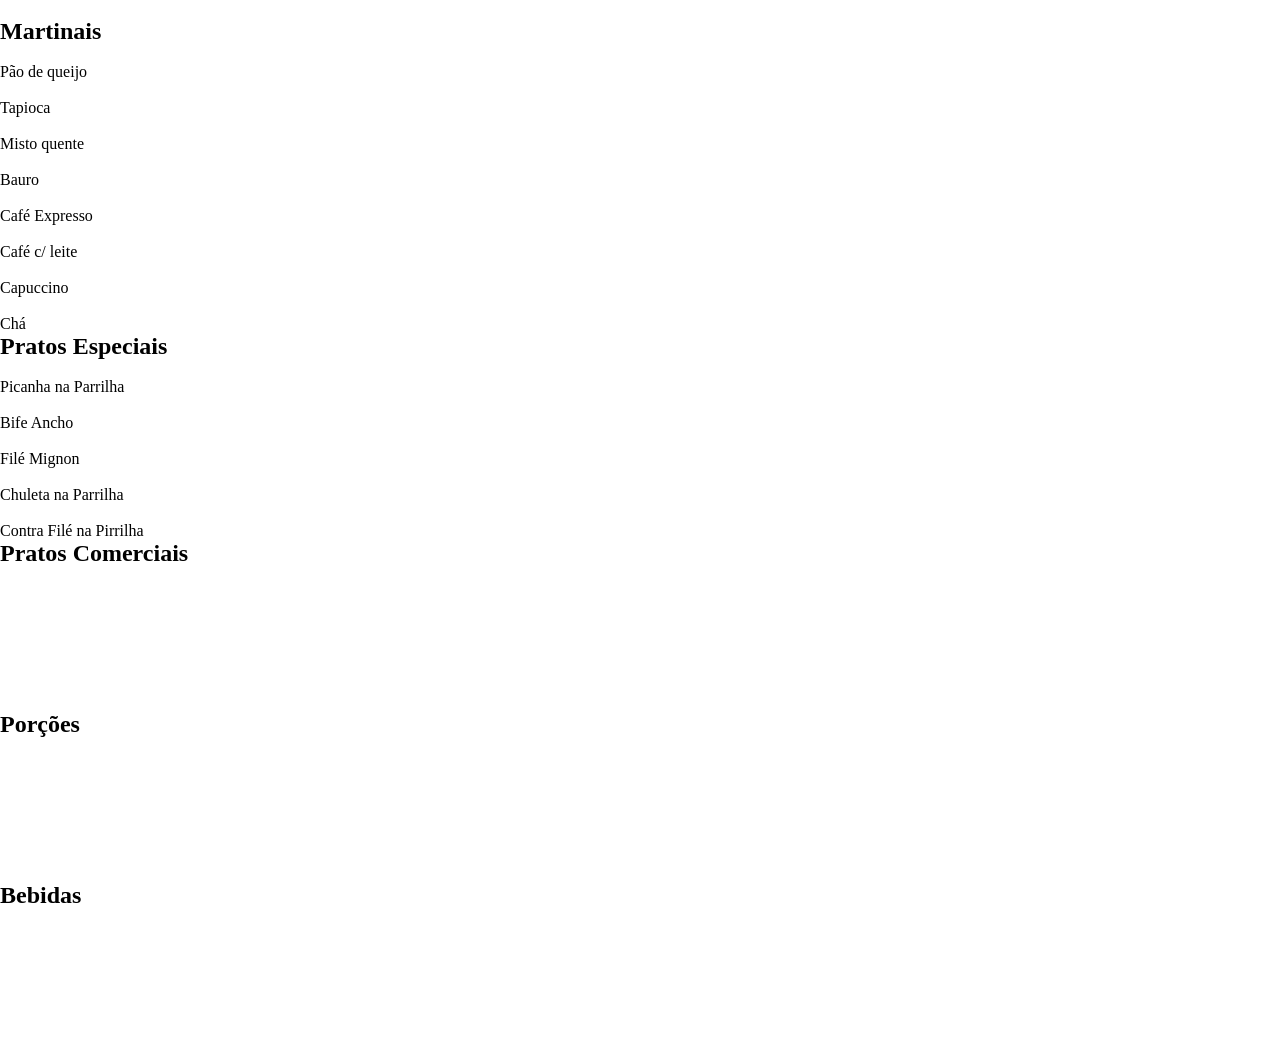
==== cardapio.html @ d647d2c1 "versão nova" ====
<!DOCTYPE html>
<html lang="pt-br">

<head>
    <meta charset="UTF-8">
    <meta name="viewport" content="width=device-width, initial-scale=1.0">
    <title>Document</title>
    <link rel="stylesheet" href="Cardapiostyle.css">
</head>

<body>
    <!-- HEADER -->
    <header>

    </header>

    <!-- banner -->
    <div class="banner">
        <img src="" alt="">
    </div>

    <!-- Cardápio -->

    <!-- Matinais -->
    <section>
        <article class="opçoes">
            <h2>Martinais</h2>
        </article>
        <article class="catalogo">
            <div>
                <img src="" alt="">
                <p>Pão de queijo</p>
            </div>
            <div>
                <img src="" alt="">
                <p>Tapioca</p>
            </div>
            <div>
                <img src="" alt="">
                <p>Misto quente</p>
            </div>
            <div>
                <img src="" alt="">
                <p>Bauro</p>
            </div>
            <div>
                <img src="" alt="">
                <p>Café Expresso</p>
            </div>
            <div>
                <img src="" alt="">
                <p>Café c/ leite</p>
            </div>
            <div>
                <img src="" alt="">
                <p>Capuccino</p>
            </div>
            <div>
                <img src="" alt="">
                <p>Chá</p>
            </div>

        </article>
    </section>
    <!-- Pratos Especiais -->
    <section>
        <article class="opçoes">
            <h2>Pratos Especiais</h2>
        </article>
        <article class="catalogo">
            <div>
                <img src="" alt="">
                <p>Picanha na Parrilha</p>
            </div>
            <div>
                <img src="" alt="">
                <p>Bife Ancho</p>
            </div>
            <div>
                <img src="" alt="">
                <p>Filé Mignon</p>
            </div>
            <article class="catalogoEspecial">
                <div>
                    <img src="" alt="">
                    <p>Chuleta na Parrilha</p>
                </div>
                <div>
                    <img src="" alt="">
                    <p>Contra Filé na Pirrilha</p>
                </div>
            </article>

        </article>
    </section>
    <!-- Pratos Comerciais -->
    <section>
        <article class="opçoes">
            <h2>Pratos Comerciais</h2>
        </article>
        <article class="catalogo">
            <div>
                <img src="" alt="">
                <p></p>
            </div>
            <div>
                <img src="" alt="">
                <p></p>
            </div>
            <div>
                <img src="" alt="">
                <p></p>
            </div>
            <div>
                <img src="" alt="">
                <p></p>
            </div>
            <div>
                <img src="" alt="">
                <p></p>
            </div>
            <div>
                <img src="" alt="">
                <p></p>
            </div>
            <div>
                <img src="" alt="">
                <p></p>
            </div>
            <div>
                <img src="" alt="">
                <p></p>

            </div>

        </article>

    </section>
    <!-- Porções -->

    <section>
        <article class="opçoes">
            <h2>Porções</h2>
        </article>
        <article class="catalogo">
            <div>
                <img src="" alt="">
                <p></p>
            </div>
            <div>
                <img src="" alt="">
                <p></p>
            </div>
            <div>
                <img src="" alt="">
                <p></p>
            </div>
            <div>
                <img src="" alt="">
                <p></p>
            </div>
            <div>
                <img src="" alt="">
                <p></p>
            </div>
            <div>
                <img src="" alt="">
                <p></p>
            </div>
            <div>
                <img src="" alt="">
                <p></p>
            </div>
            <div>
                <img src="" alt="">
                <p></p>
            </div>

        </article>

    </section>
    <!-- Bebidas -->
    <section>
        <article class="opçoes">
            <h2>Bebidas</h2>
        </article>
        <article class="catalogo">
            <div>
                <img src="" alt="">
                <p></p>
            </div>
            <div>
                <img src="" alt="">
                <p></p>
            </div>
            <div>
                <img src="" alt="">
                <p></p>
            </div>
            <div>
                <img src="" alt="">
                <p></p>
            </div>
            <div>
                <img src="" alt="">
                <p></p>
            </div>
            <div>
                <img src="" alt="">
                <p></p>
            </div>
            <div>
                <img src="" alt="">
                <p></p>
            </div>
            <div>
                <img src="" alt="">
                <p></p>
            </div>
        </article>

    </section>

    <!-- Rodapé -->
    <footer>

    </footer>

</body>
<script>

</script>

</html>
---- Cardapiostyle.css ----
*{
margin: 0px;
padding: 0px;
box-sizing: border-box;
}


form{
width: 100%;

}
#img{
width: 100%;

}
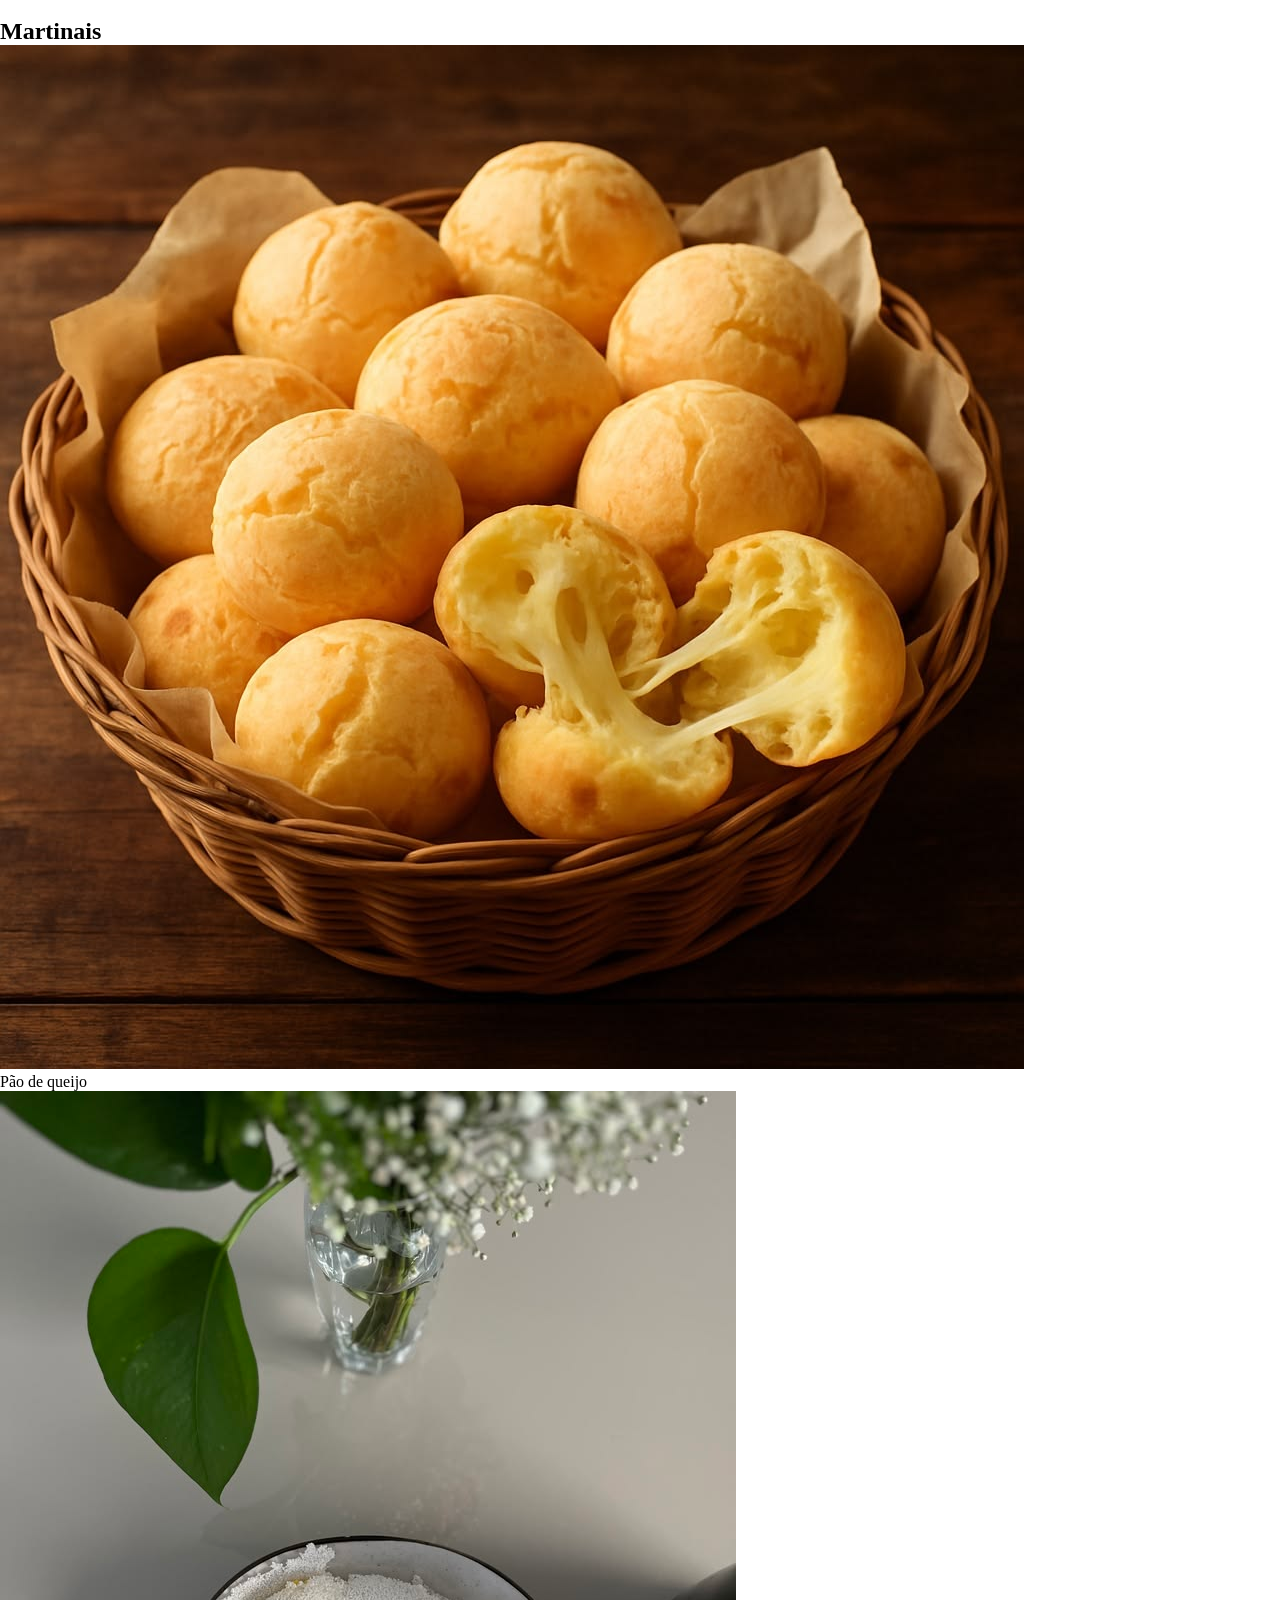
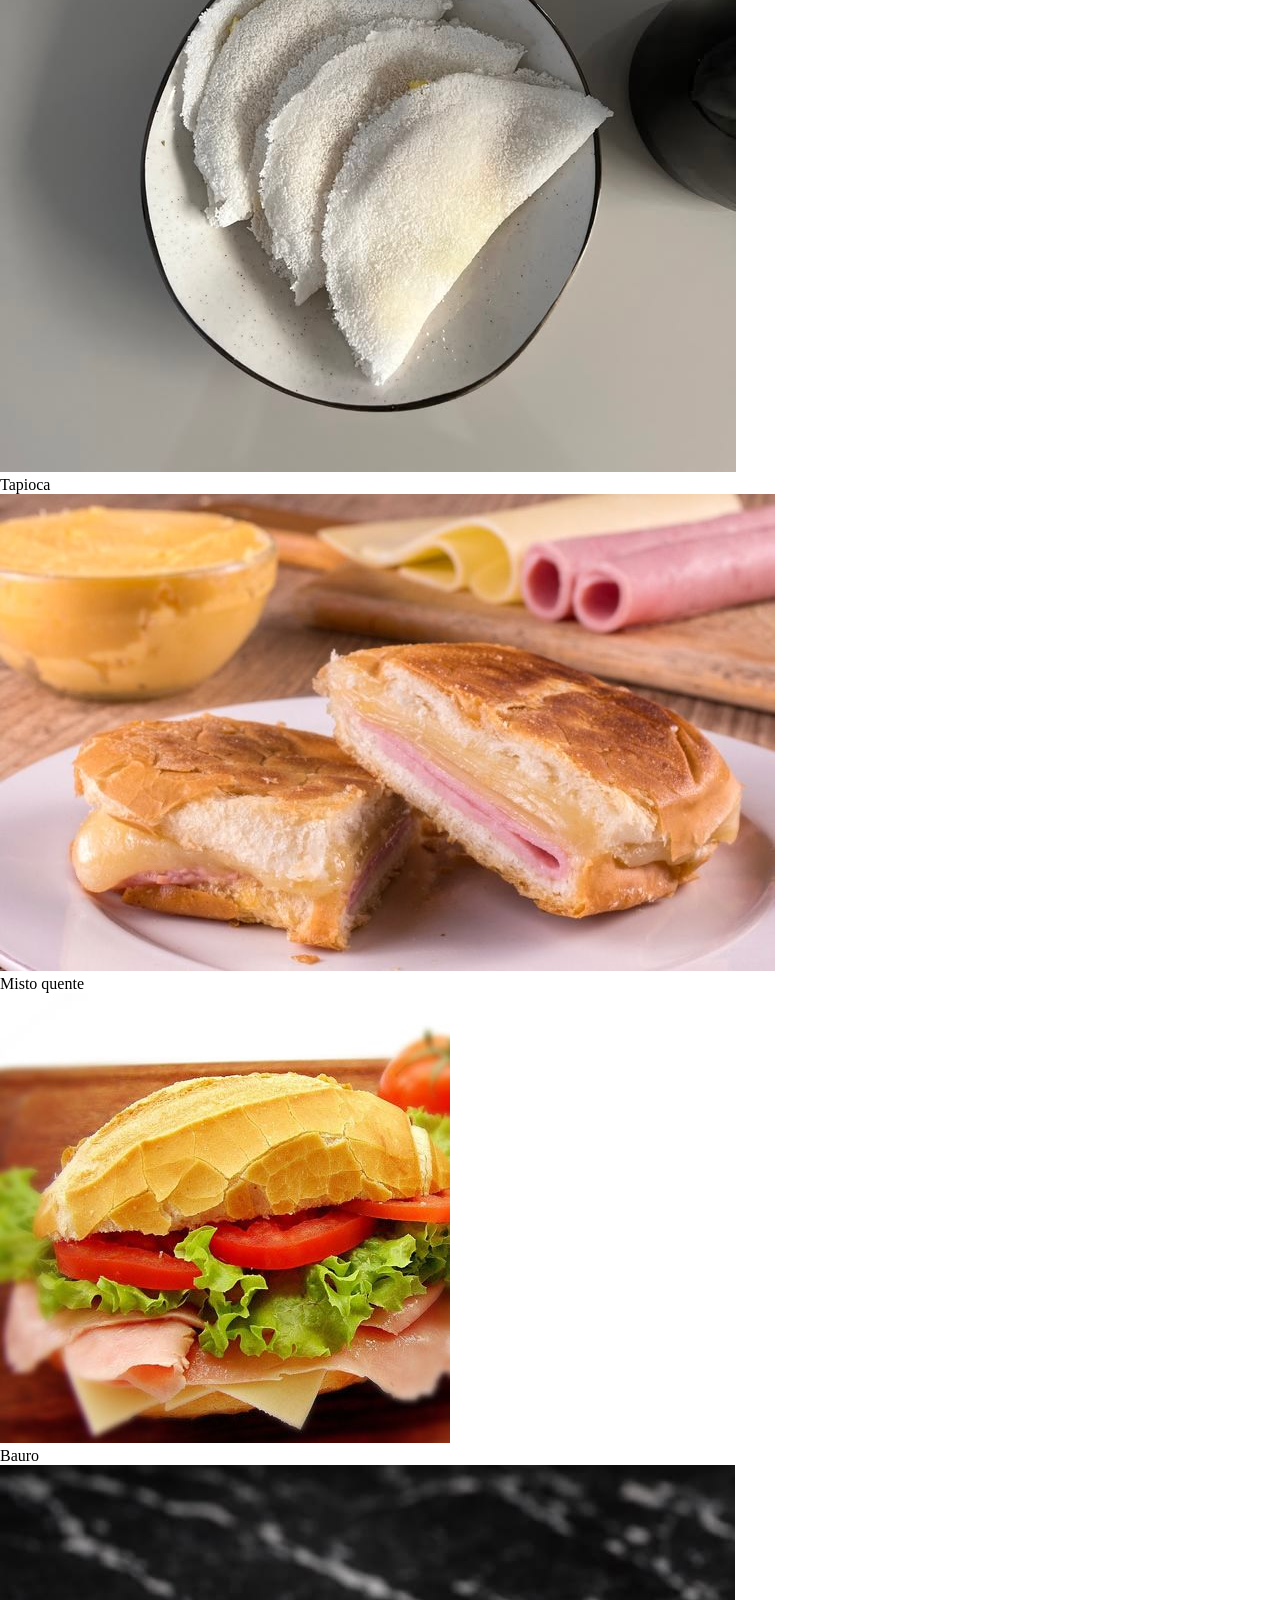
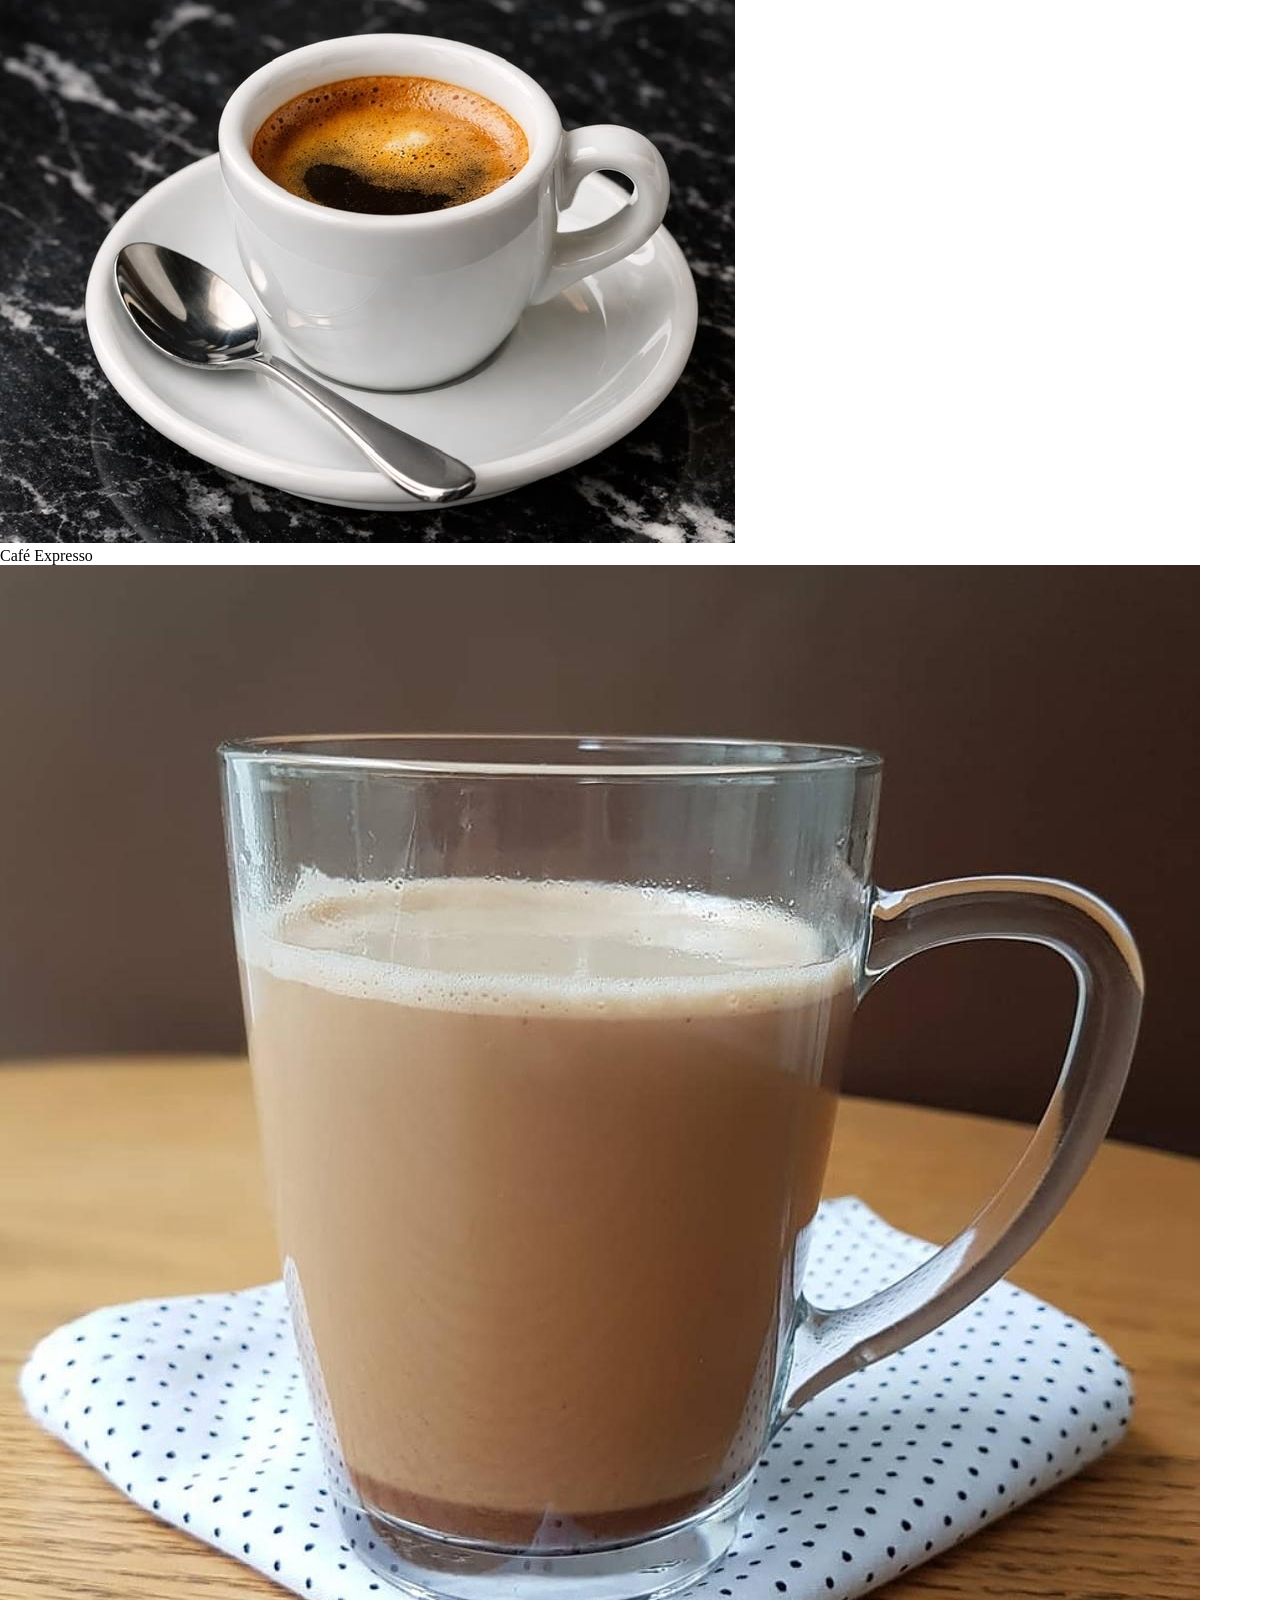
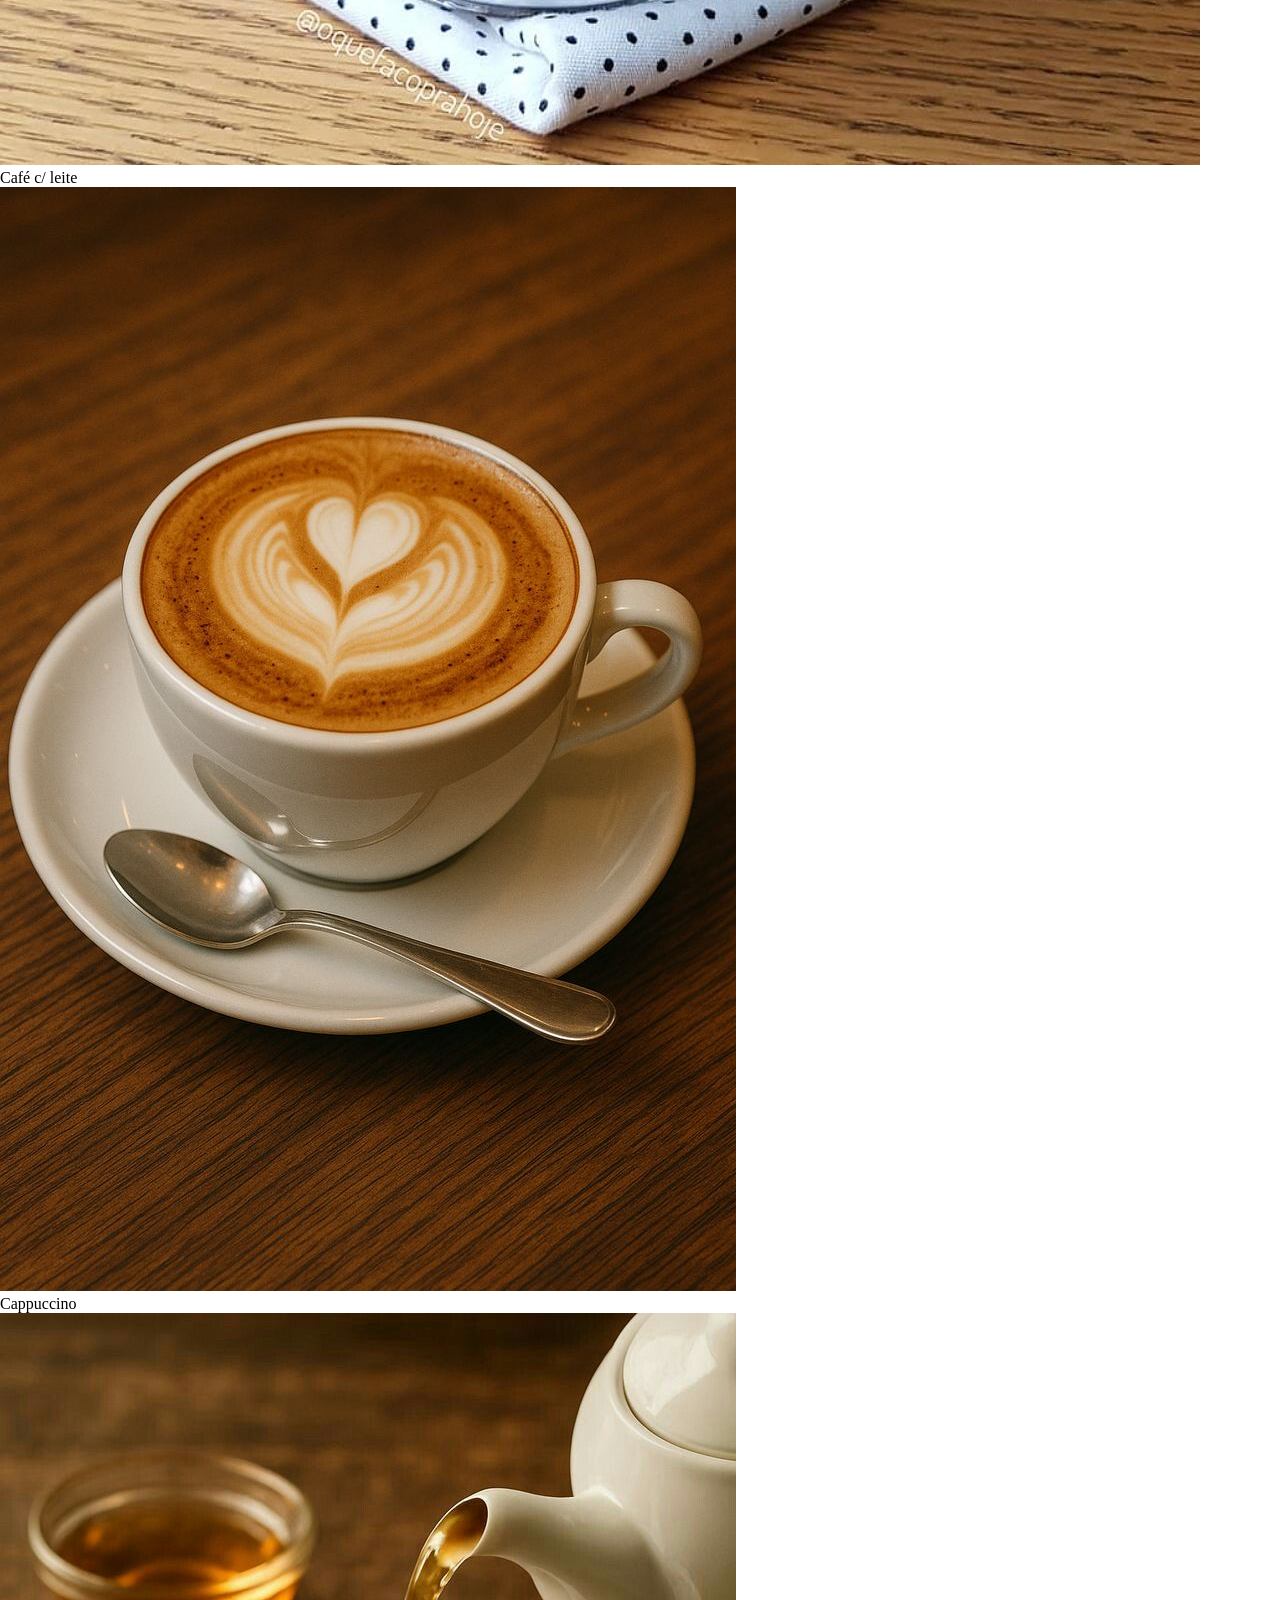
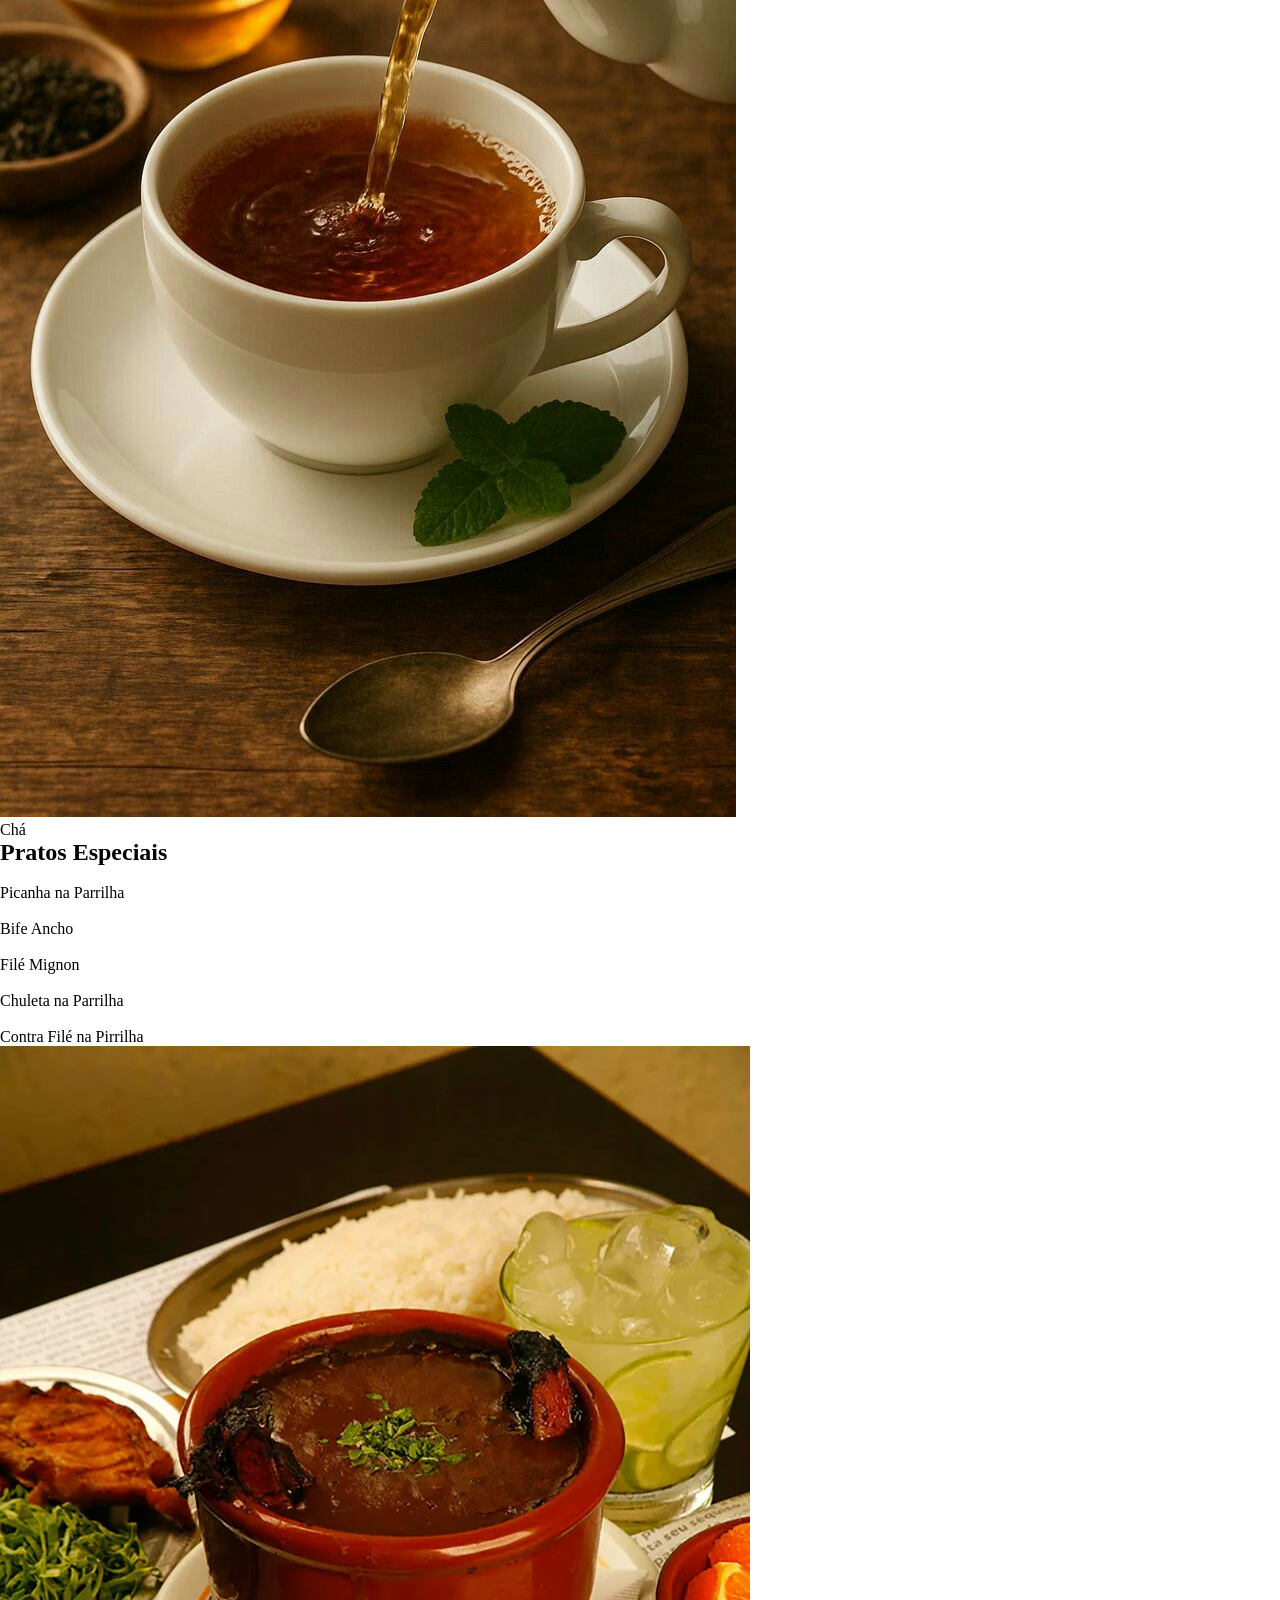
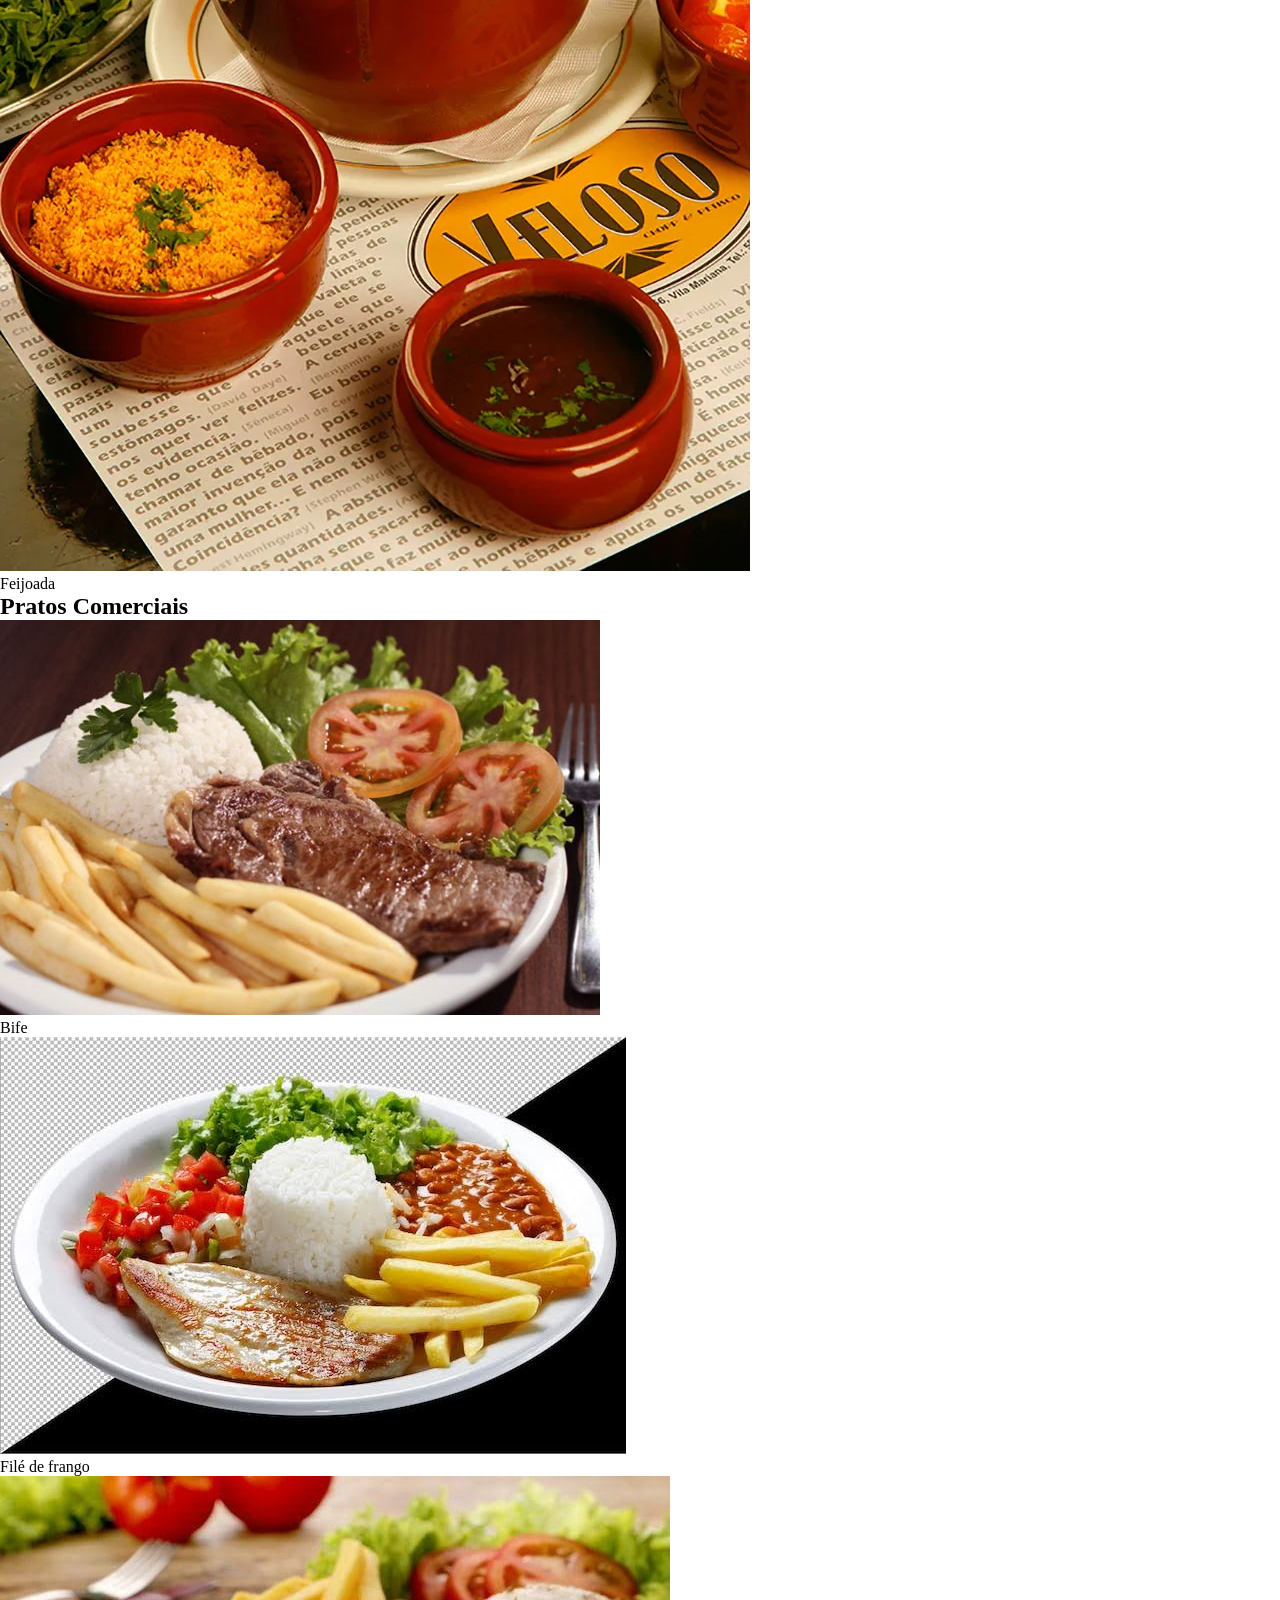
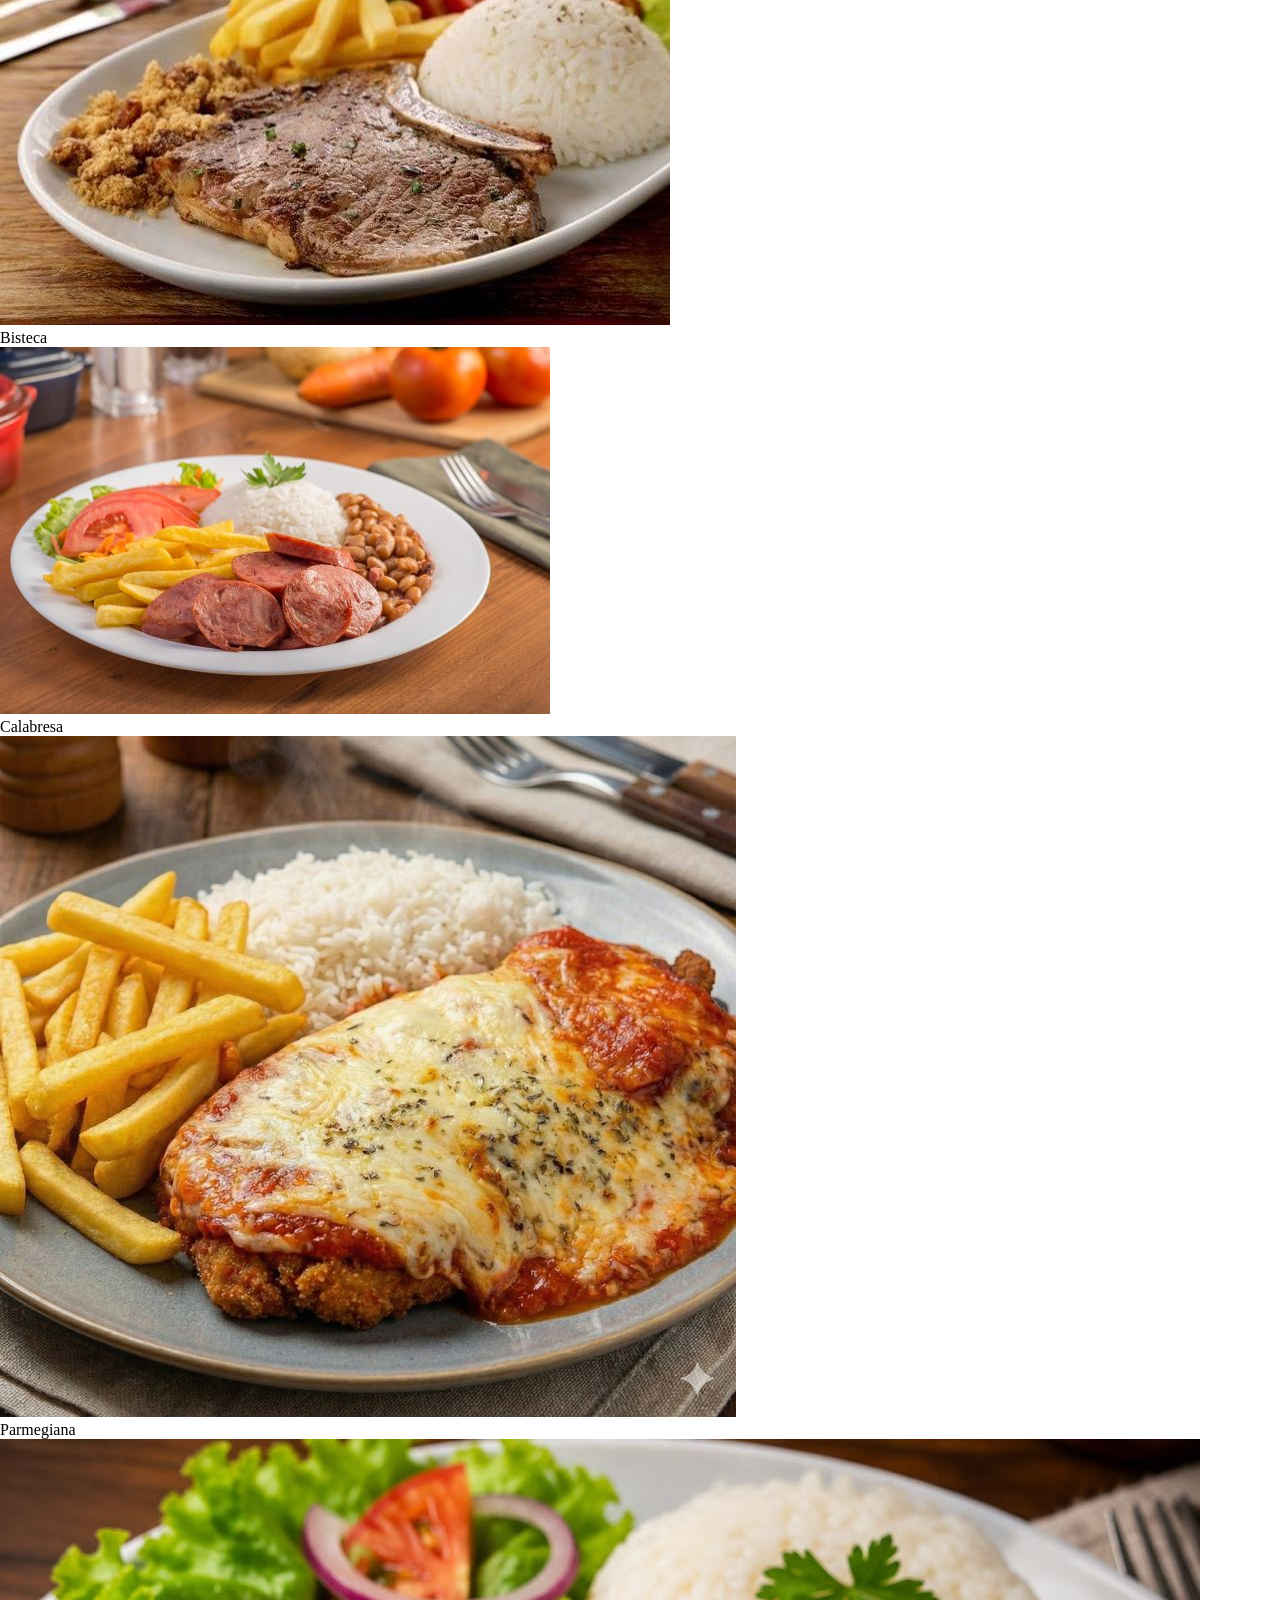
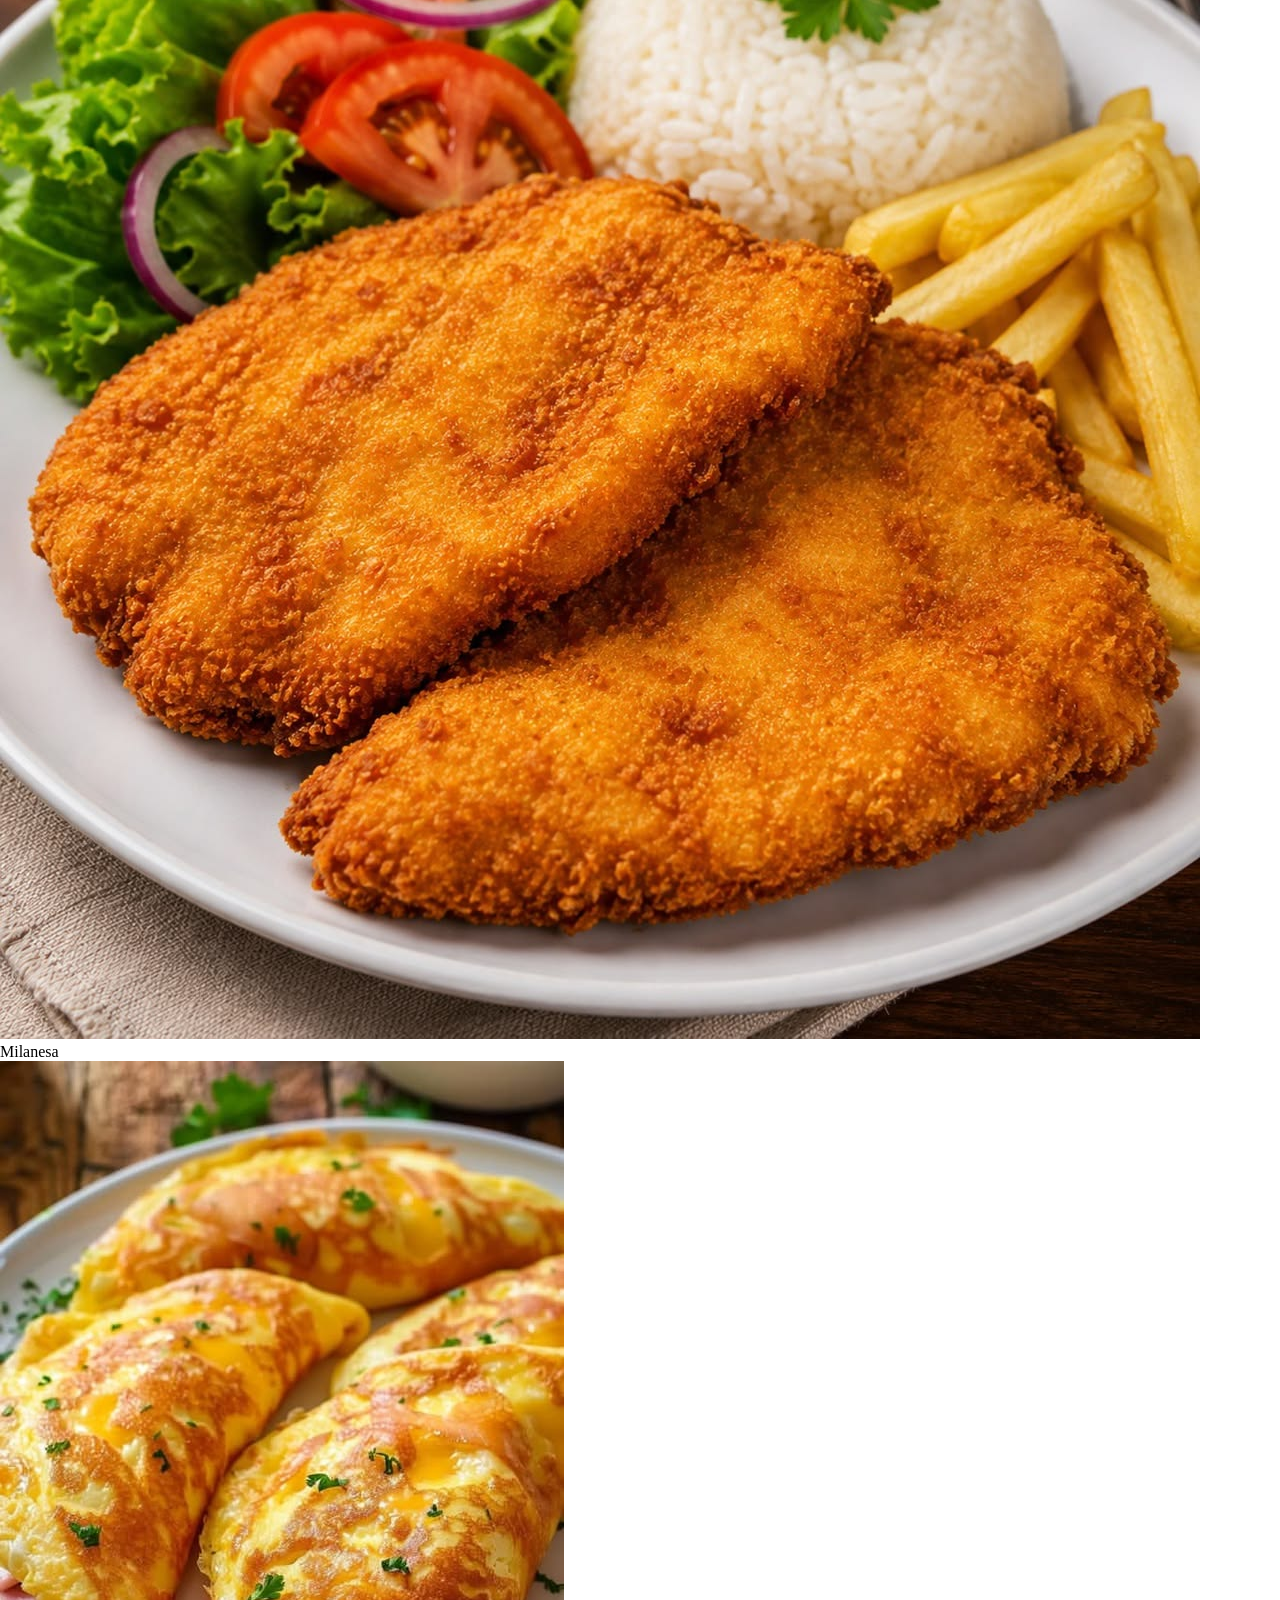
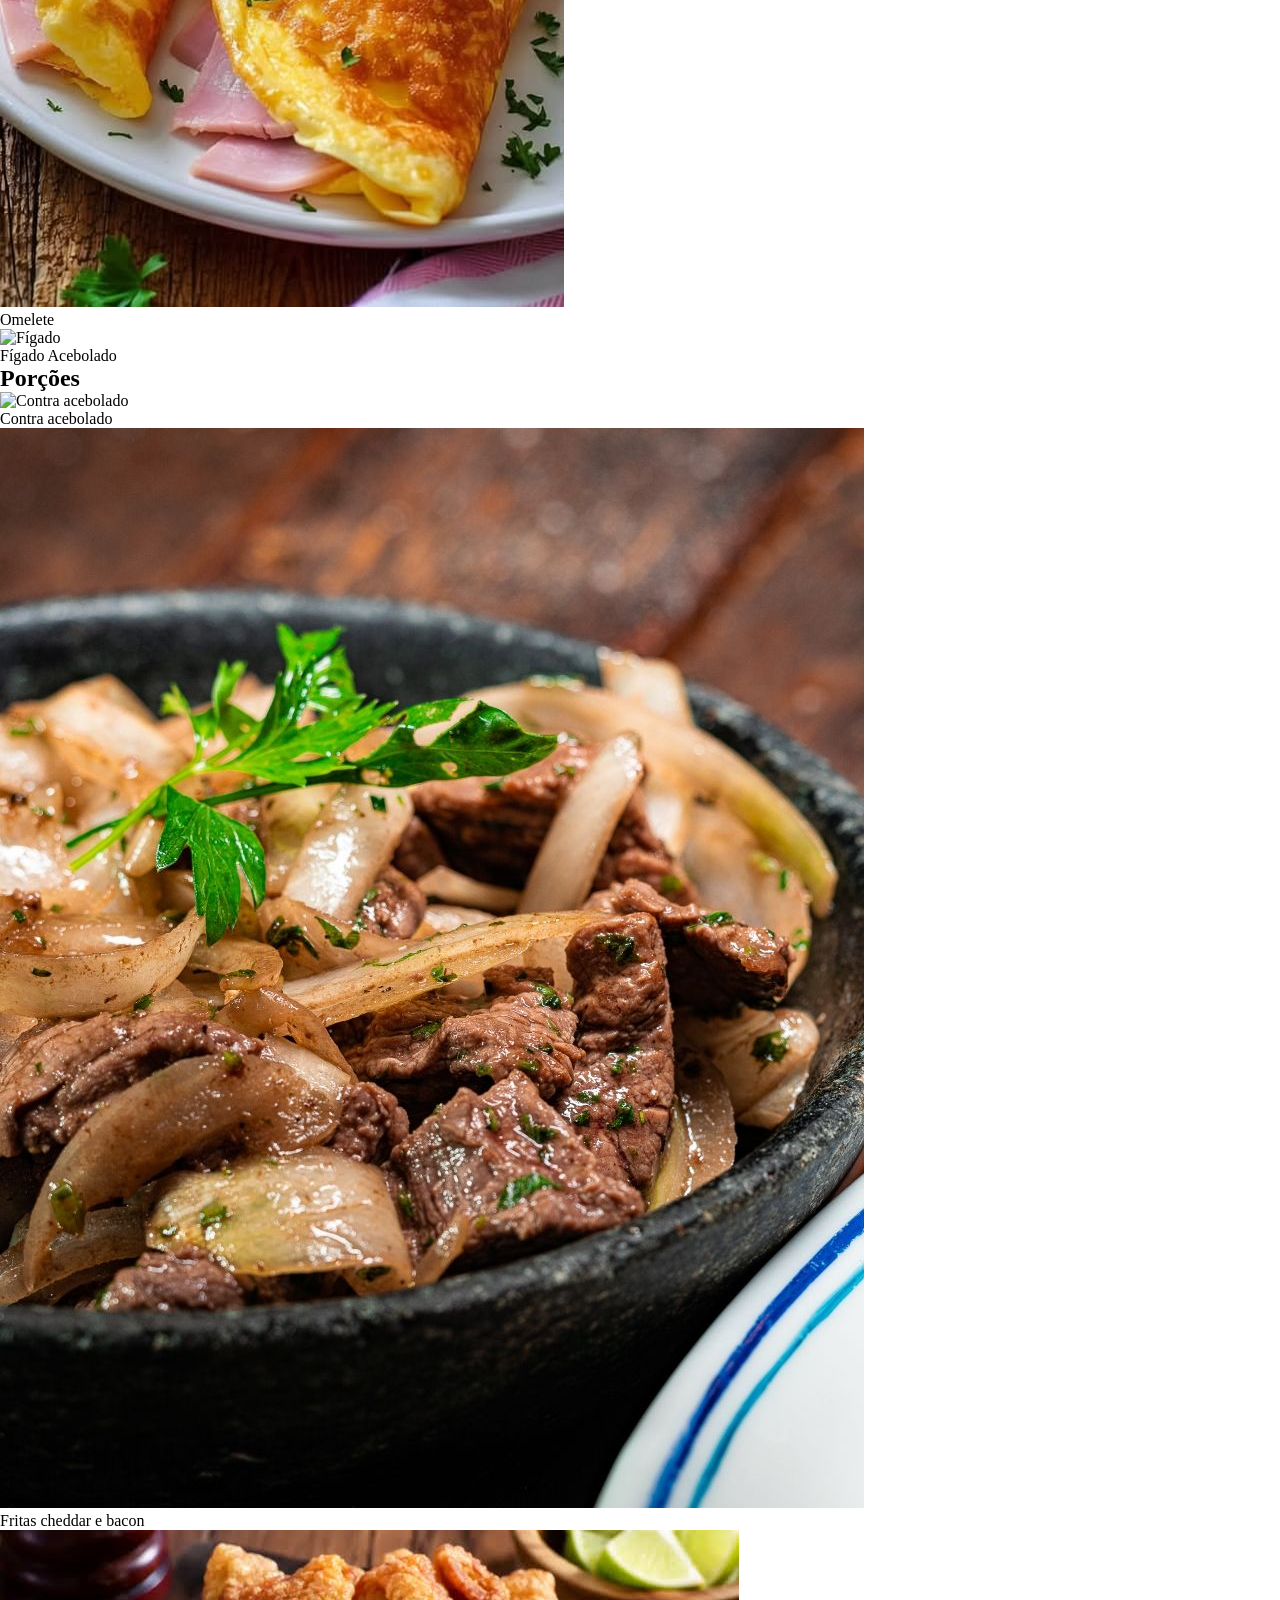
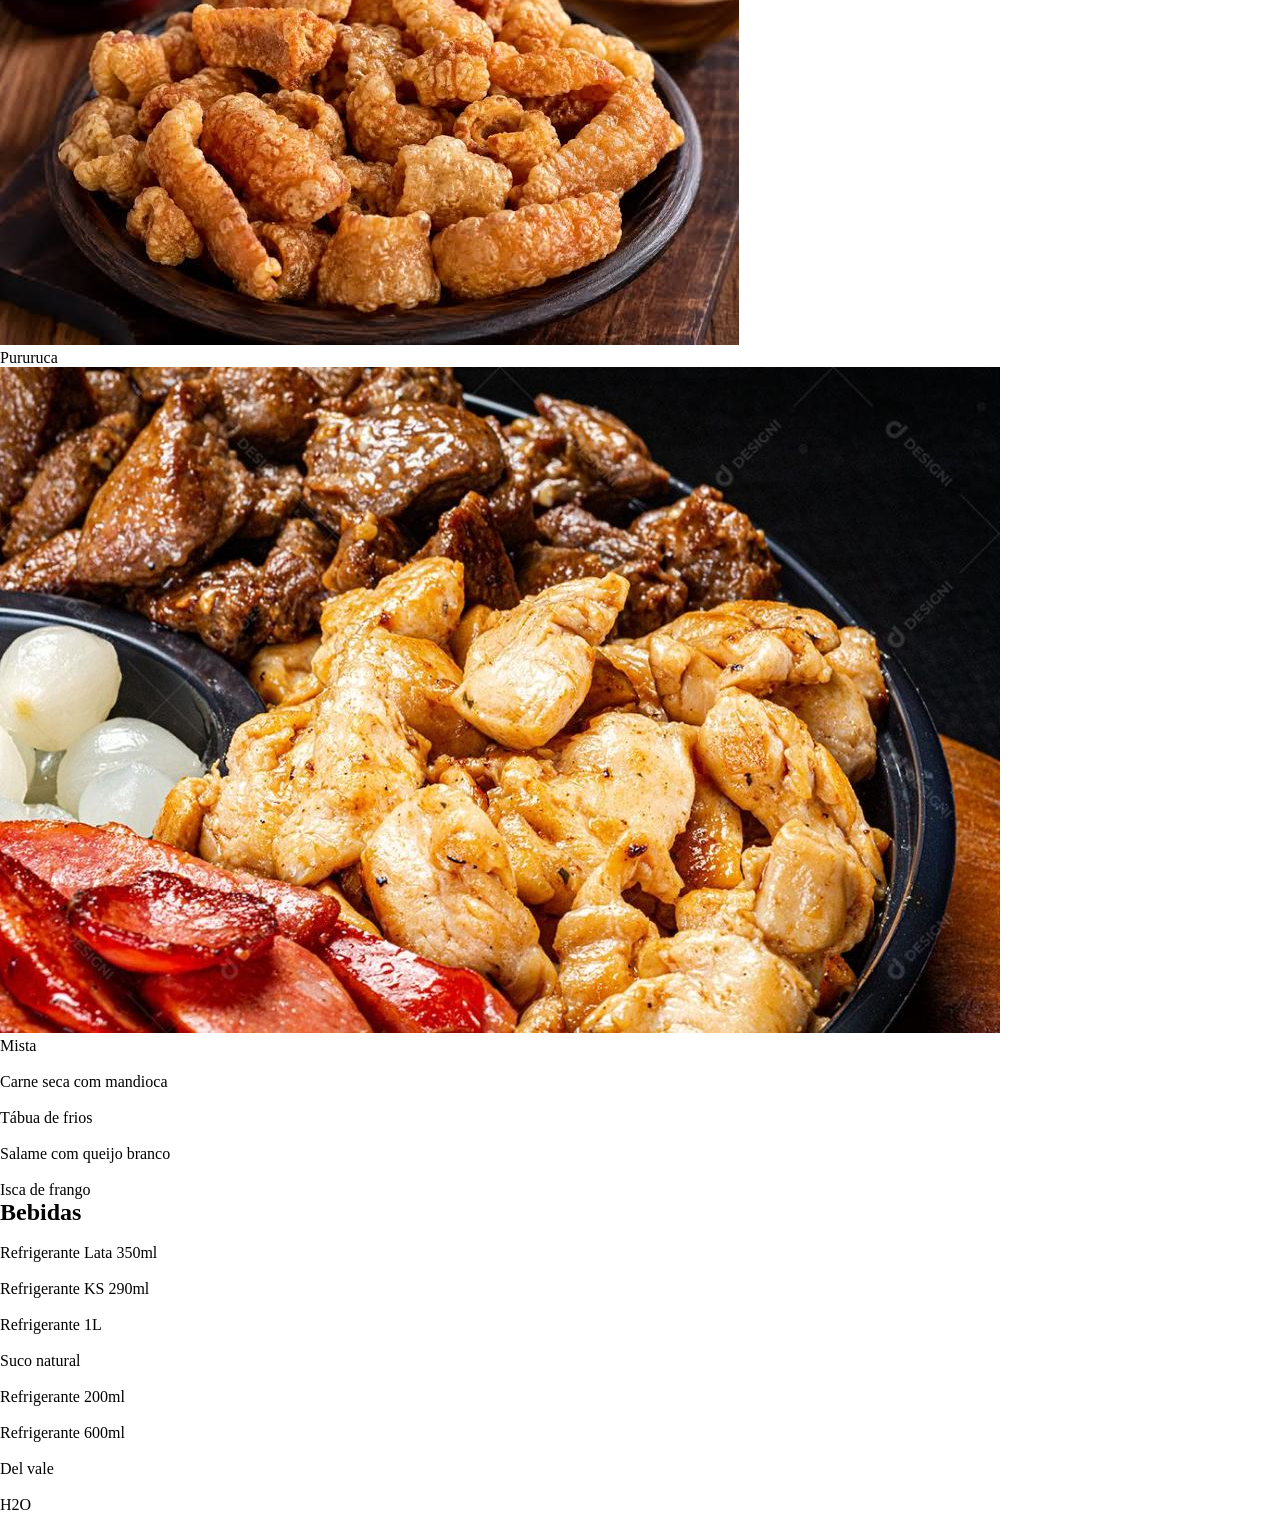
==== commit c2763173: "versão com foto do cardapio" ====
--- a/cardapio.html
+++ b/cardapio.html
@@ -28,35 +28,35 @@
         </article>
         <article class="catalogo">
             <div>
-                <img src="" alt="">
+                <img src="img/Imagens do cardapio/Pão de queijo.jpg" alt="Pão de queijo">
                 <p>Pão de queijo</p>
             </div>
             <div>
-                <img src="" alt="">
+                <img src="img/Imagens do cardapio/Tapioca.jpg" alt="Tapioca">
                 <p>Tapioca</p>
             </div>
             <div>
-                <img src="" alt="">
+                <img src="img/Imagens do cardapio/Misto quente 2.jpg" alt="Misto quente">
                 <p>Misto quente</p>
             </div>
             <div>
-                <img src="" alt="">
+                <img src="img/Imagens do cardapio/Bauru.jpg" alt="Bauru">
                 <p>Bauro</p>
             </div>
             <div>
-                <img src="" alt="">
+                <img src="img/Imagens do cardapio/Café expresso.jpg" alt="Café com leite">
                 <p>Café Expresso</p>
             </div>
             <div>
-                <img src="" alt="">
+                <img src="img/Imagens do cardapio/Café com leite.jpeg" alt="Café com leite">
                 <p>Café c/ leite</p>
             </div>
             <div>
-                <img src="" alt="">
-                <p>Capuccino</p>
-            </div>
-            <div>
-                <img src="" alt="">
+                <img src="img/Imagens do cardapio/Capuccino.jpg" alt="Cappuccino">
+                <p>Cappuccino</p>
+            </div>
+            <div>
+                <img src="img/Imagens do cardapio/Chá.jpg" alt="Chá">
                 <p>Chá</p>
             </div>
 
@@ -89,6 +89,10 @@
                     <img src="" alt="">
                     <p>Contra Filé na Pirrilha</p>
                 </div>
+                <div>
+                    <img src="img/Imagens do cardapio/Feijoada.webp" alt="">
+                    <p>Feijoada</p>
+                </div>
             </article>
 
         </article>
@@ -100,36 +104,36 @@
         </article>
         <article class="catalogo">
             <div>
-                <img src="" alt="">
-                <p></p>
-            </div>
-            <div>
-                <img src="" alt="">
-                <p></p>
-            </div>
-            <div>
-                <img src="" alt="">
-                <p></p>
-            </div>
-            <div>
-                <img src="" alt="">
-                <p></p>
-            </div>
-            <div>
-                <img src="" alt="">
-                <p></p>
-            </div>
-            <div>
-                <img src="" alt="">
-                <p></p>
-            </div>
-            <div>
-                <img src="" alt="">
-                <p></p>
-            </div>
-            <div>
-                <img src="" alt="">
-                <p></p>
+                <img src="img/Imagens do cardapio/Bife.jpg" alt="Bife">
+                <p>Bife</p>
+            </div>
+            <div>
+                <img src="img/Imagens do cardapio/Frango.jpeg" alt="Filé de frango">
+                <p>Filé de frango</p>
+            </div>
+            <div>
+                <img src="img/Imagens do cardapio/Bisteca.jpeg" alt="Bisteca">
+                <p>Bisteca</p>
+            </div>
+            <div>
+                <img src="img/Imagens do cardapio/Calabresa.jpg" alt="Calabresa">
+                <p>Calabresa</p>
+            </div>
+            <div>
+                <img src="img/Imagens do cardapio/parmegiana.jpg" alt="Parmegiana">
+                <p>Parmegiana</p>
+            </div>
+            <div>
+                <img src="img/Imagens do cardapio/Frango empanado.jpg" alt="Milanesa">
+                <p>Milanesa</p>
+            </div>
+            <div>
+                <img src="img/Imagens do cardapio/Omelete.jpg" alt="Omelete">
+                <p>Omelete</p>
+            </div>
+            <div>
+                <img src="" alt="Fígado">
+                <p>Fígado Acebolado</p>
 
             </div>
 
@@ -144,36 +148,36 @@
         </article>
         <article class="catalogo">
             <div>
-                <img src="" alt="">
-                <p></p>
-            </div>
-            <div>
-                <img src="" alt="">
-                <p></p>
-            </div>
-            <div>
-                <img src="" alt="">
-                <p></p>
-            </div>
-            <div>
-                <img src="" alt="">
-                <p></p>
-            </div>
-            <div>
-                <img src="" alt="">
-                <p></p>
-            </div>
-            <div>
-                <img src="" alt="">
-                <p></p>
-            </div>
-            <div>
-                <img src="" alt="">
-                <p></p>
-            </div>
-            <div>
-                <img src="" alt="">
-                <p></p>
+                <img src="" alt="Contra acebolado">
+                <p>Contra acebolado</p>
+            </div>
+            <div>
+                <img src="img/Imagens do cardapio/Porção de contra.jpg" alt="Fritas">
+                <p>Fritas cheddar e bacon</p>
+            </div>
+            <div>
+                <img src="img/Imagens do cardapio/Porção de pururuca.jpeg" alt="Torresmo">
+                <p>Pururuca</p>
+            </div>
+            <div>
+                <img src="img/Imagens do cardapio/Porção mista.jpg" alt="">
+                <p>Mista</p>
+            </div>
+            <div>
+                <img src="" alt="">
+                <p>Carne seca com mandioca</p>
+            </div>
+            <div>
+                <img src="" alt="">
+                <p>Tábua de frios</p>
+            </div>
+            <div>
+                <img src="" alt="">
+                <p>Salame com queijo branco</p>
+            </div>
+            <div>
+                <img src="" alt="">
+                <p>Isca de frango</p>
             </div>
 
         </article>
@@ -187,35 +191,35 @@
         <article class="catalogo">
             <div>
                 <img src="" alt="">
-                <p></p>
-            </div>
-            <div>
-                <img src="" alt="">
-                <p></p>
-            </div>
-            <div>
-                <img src="" alt="">
-                <p></p>
-            </div>
-            <div>
-                <img src="" alt="">
-                <p></p>
-            </div>
-            <div>
-                <img src="" alt="">
-                <p></p>
-            </div>
-            <div>
-                <img src="" alt="">
-                <p></p>
-            </div>
-            <div>
-                <img src="" alt="">
-                <p></p>
-            </div>
-            <div>
-                <img src="" alt="">
-                <p></p>
+                <p>Refrigerante Lata 350ml</p>
+            </div>
+            <div>
+                <img src="" alt="">
+                <p>Refrigerante KS 290ml</p>
+            </div>
+            <div>
+                <img src="" alt="">
+                <p>Refrigerante 1L</p>
+            </div>
+            <div>
+                <img src="" alt="">
+                <p>Suco natural</p>
+            </div>
+            <div>
+                <img src="" alt="">
+                <p>Refrigerante 200ml</p>
+            </div>
+            <div>
+                <img src="" alt="">
+                <p>Refrigerante 600ml</p>
+            </div>
+            <div>
+                <img src="" alt="">
+                <p>Del vale</p>
+            </div>
+            <div>
+                <img src="" alt="">
+                <p>H2O</p>
             </div>
         </article>
 
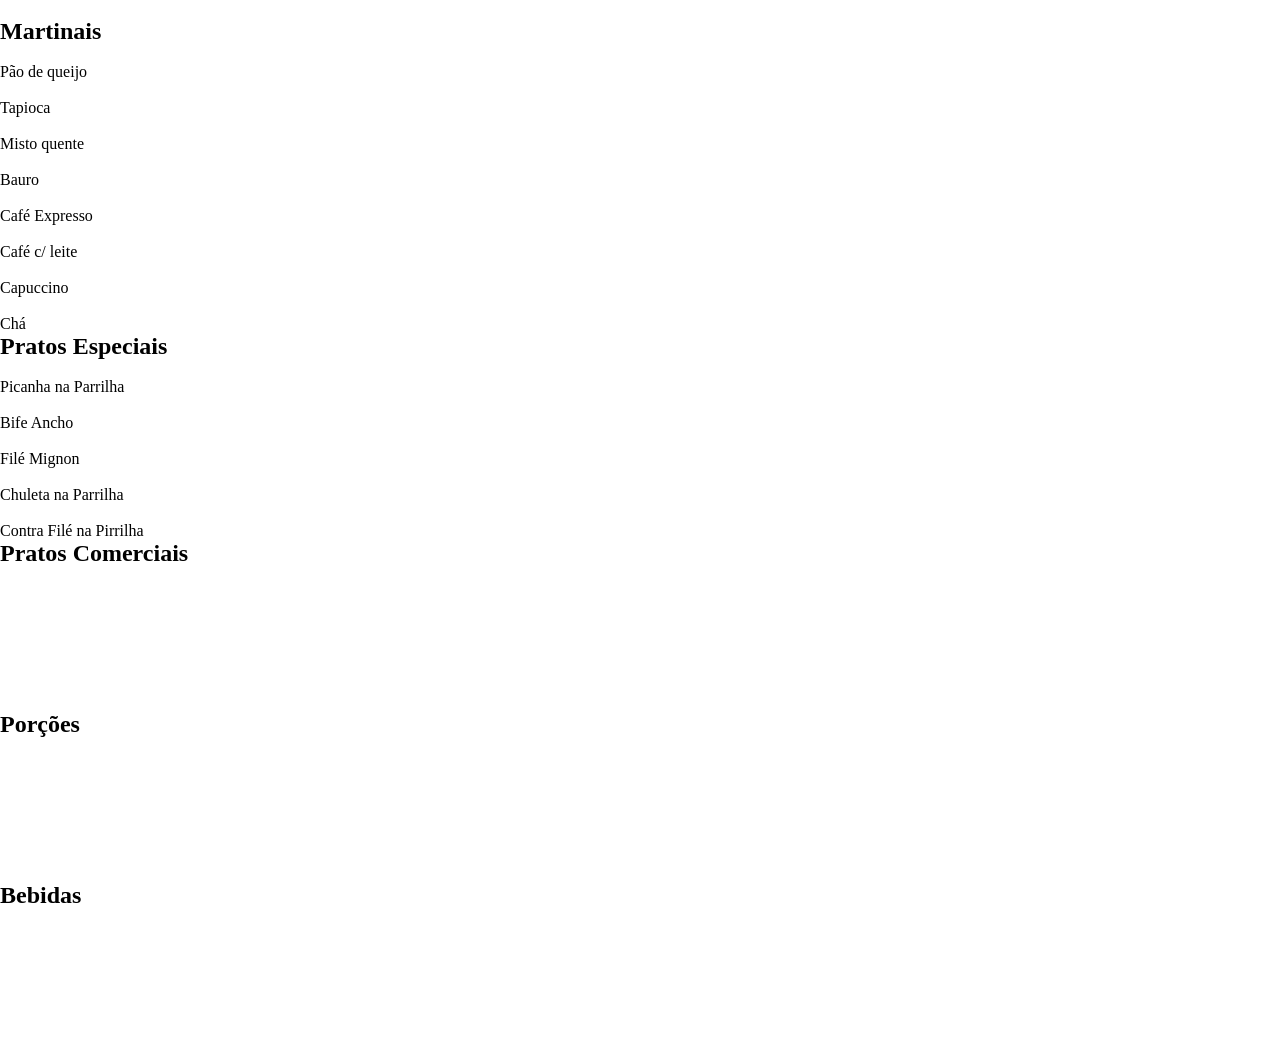
==== commit 34661770: "aa" ====
--- a/cardapio.html
+++ b/cardapio.html
@@ -28,35 +28,35 @@
         </article>
         <article class="catalogo">
             <div>
-                <img src="img/Imagens do cardapio/Pão de queijo.jpg" alt="Pão de queijo">
+                <img src="" alt="">
                 <p>Pão de queijo</p>
             </div>
             <div>
-                <img src="img/Imagens do cardapio/Tapioca.jpg" alt="Tapioca">
+                <img src="" alt="">
                 <p>Tapioca</p>
             </div>
             <div>
-                <img src="img/Imagens do cardapio/Misto quente 2.jpg" alt="Misto quente">
+                <img src="" alt="">
                 <p>Misto quente</p>
             </div>
             <div>
-                <img src="img/Imagens do cardapio/Bauru.jpg" alt="Bauru">
+                <img src="" alt="">
                 <p>Bauro</p>
             </div>
             <div>
-                <img src="img/Imagens do cardapio/Café expresso.jpg" alt="Café com leite">
+                <img src="" alt="">
                 <p>Café Expresso</p>
             </div>
             <div>
-                <img src="img/Imagens do cardapio/Café com leite.jpeg" alt="Café com leite">
+                <img src="" alt="">
                 <p>Café c/ leite</p>
             </div>
             <div>
-                <img src="img/Imagens do cardapio/Capuccino.jpg" alt="Cappuccino">
-                <p>Cappuccino</p>
-            </div>
-            <div>
-                <img src="img/Imagens do cardapio/Chá.jpg" alt="Chá">
+                <img src="" alt="">
+                <p>Capuccino</p>
+            </div>
+            <div>
+                <img src="" alt="">
                 <p>Chá</p>
             </div>
 
@@ -89,10 +89,6 @@
                     <img src="" alt="">
                     <p>Contra Filé na Pirrilha</p>
                 </div>
-                <div>
-                    <img src="img/Imagens do cardapio/Feijoada.webp" alt="">
-                    <p>Feijoada</p>
-                </div>
             </article>
 
         </article>
@@ -104,36 +100,36 @@
         </article>
         <article class="catalogo">
             <div>
-                <img src="img/Imagens do cardapio/Bife.jpg" alt="Bife">
-                <p>Bife</p>
-            </div>
-            <div>
-                <img src="img/Imagens do cardapio/Frango.jpeg" alt="Filé de frango">
-                <p>Filé de frango</p>
-            </div>
-            <div>
-                <img src="img/Imagens do cardapio/Bisteca.jpeg" alt="Bisteca">
-                <p>Bisteca</p>
-            </div>
-            <div>
-                <img src="img/Imagens do cardapio/Calabresa.jpg" alt="Calabresa">
-                <p>Calabresa</p>
-            </div>
-            <div>
-                <img src="img/Imagens do cardapio/parmegiana.jpg" alt="Parmegiana">
-                <p>Parmegiana</p>
-            </div>
-            <div>
-                <img src="img/Imagens do cardapio/Frango empanado.jpg" alt="Milanesa">
-                <p>Milanesa</p>
-            </div>
-            <div>
-                <img src="img/Imagens do cardapio/Omelete.jpg" alt="Omelete">
-                <p>Omelete</p>
-            </div>
-            <div>
-                <img src="" alt="Fígado">
-                <p>Fígado Acebolado</p>
+                <img src="" alt="">
+                <p></p>
+            </div>
+            <div>
+                <img src="" alt="">
+                <p></p>
+            </div>
+            <div>
+                <img src="" alt="">
+                <p></p>
+            </div>
+            <div>
+                <img src="" alt="">
+                <p></p>
+            </div>
+            <div>
+                <img src="" alt="">
+                <p></p>
+            </div>
+            <div>
+                <img src="" alt="">
+                <p></p>
+            </div>
+            <div>
+                <img src="" alt="">
+                <p></p>
+            </div>
+            <div>
+                <img src="" alt="">
+                <p></p>
 
             </div>
 
@@ -148,36 +144,36 @@
         </article>
         <article class="catalogo">
             <div>
-                <img src="" alt="Contra acebolado">
-                <p>Contra acebolado</p>
-            </div>
-            <div>
-                <img src="img/Imagens do cardapio/Porção de contra.jpg" alt="Fritas">
-                <p>Fritas cheddar e bacon</p>
-            </div>
-            <div>
-                <img src="img/Imagens do cardapio/Porção de pururuca.jpeg" alt="Torresmo">
-                <p>Pururuca</p>
-            </div>
-            <div>
-                <img src="img/Imagens do cardapio/Porção mista.jpg" alt="">
-                <p>Mista</p>
-            </div>
-            <div>
-                <img src="" alt="">
-                <p>Carne seca com mandioca</p>
-            </div>
-            <div>
-                <img src="" alt="">
-                <p>Tábua de frios</p>
-            </div>
-            <div>
-                <img src="" alt="">
-                <p>Salame com queijo branco</p>
-            </div>
-            <div>
-                <img src="" alt="">
-                <p>Isca de frango</p>
+                <img src="" alt="">
+                <p></p>
+            </div>
+            <div>
+                <img src="" alt="">
+                <p></p>
+            </div>
+            <div>
+                <img src="" alt="">
+                <p></p>
+            </div>
+            <div>
+                <img src="" alt="">
+                <p></p>
+            </div>
+            <div>
+                <img src="" alt="">
+                <p></p>
+            </div>
+            <div>
+                <img src="" alt="">
+                <p></p>
+            </div>
+            <div>
+                <img src="" alt="">
+                <p></p>
+            </div>
+            <div>
+                <img src="" alt="">
+                <p></p>
             </div>
 
         </article>
@@ -191,35 +187,35 @@
         <article class="catalogo">
             <div>
                 <img src="" alt="">
-                <p>Refrigerante Lata 350ml</p>
-            </div>
-            <div>
-                <img src="" alt="">
-                <p>Refrigerante KS 290ml</p>
-            </div>
-            <div>
-                <img src="" alt="">
-                <p>Refrigerante 1L</p>
-            </div>
-            <div>
-                <img src="" alt="">
-                <p>Suco natural</p>
-            </div>
-            <div>
-                <img src="" alt="">
-                <p>Refrigerante 200ml</p>
-            </div>
-            <div>
-                <img src="" alt="">
-                <p>Refrigerante 600ml</p>
-            </div>
-            <div>
-                <img src="" alt="">
-                <p>Del vale</p>
-            </div>
-            <div>
-                <img src="" alt="">
-                <p>H2O</p>
+                <p></p>
+            </div>
+            <div>
+                <img src="" alt="">
+                <p></p>
+            </div>
+            <div>
+                <img src="" alt="">
+                <p></p>
+            </div>
+            <div>
+                <img src="" alt="">
+                <p></p>
+            </div>
+            <div>
+                <img src="" alt="">
+                <p></p>
+            </div>
+            <div>
+                <img src="" alt="">
+                <p></p>
+            </div>
+            <div>
+                <img src="" alt="">
+                <p></p>
+            </div>
+            <div>
+                <img src="" alt="">
+                <p></p>
             </div>
         </article>
 
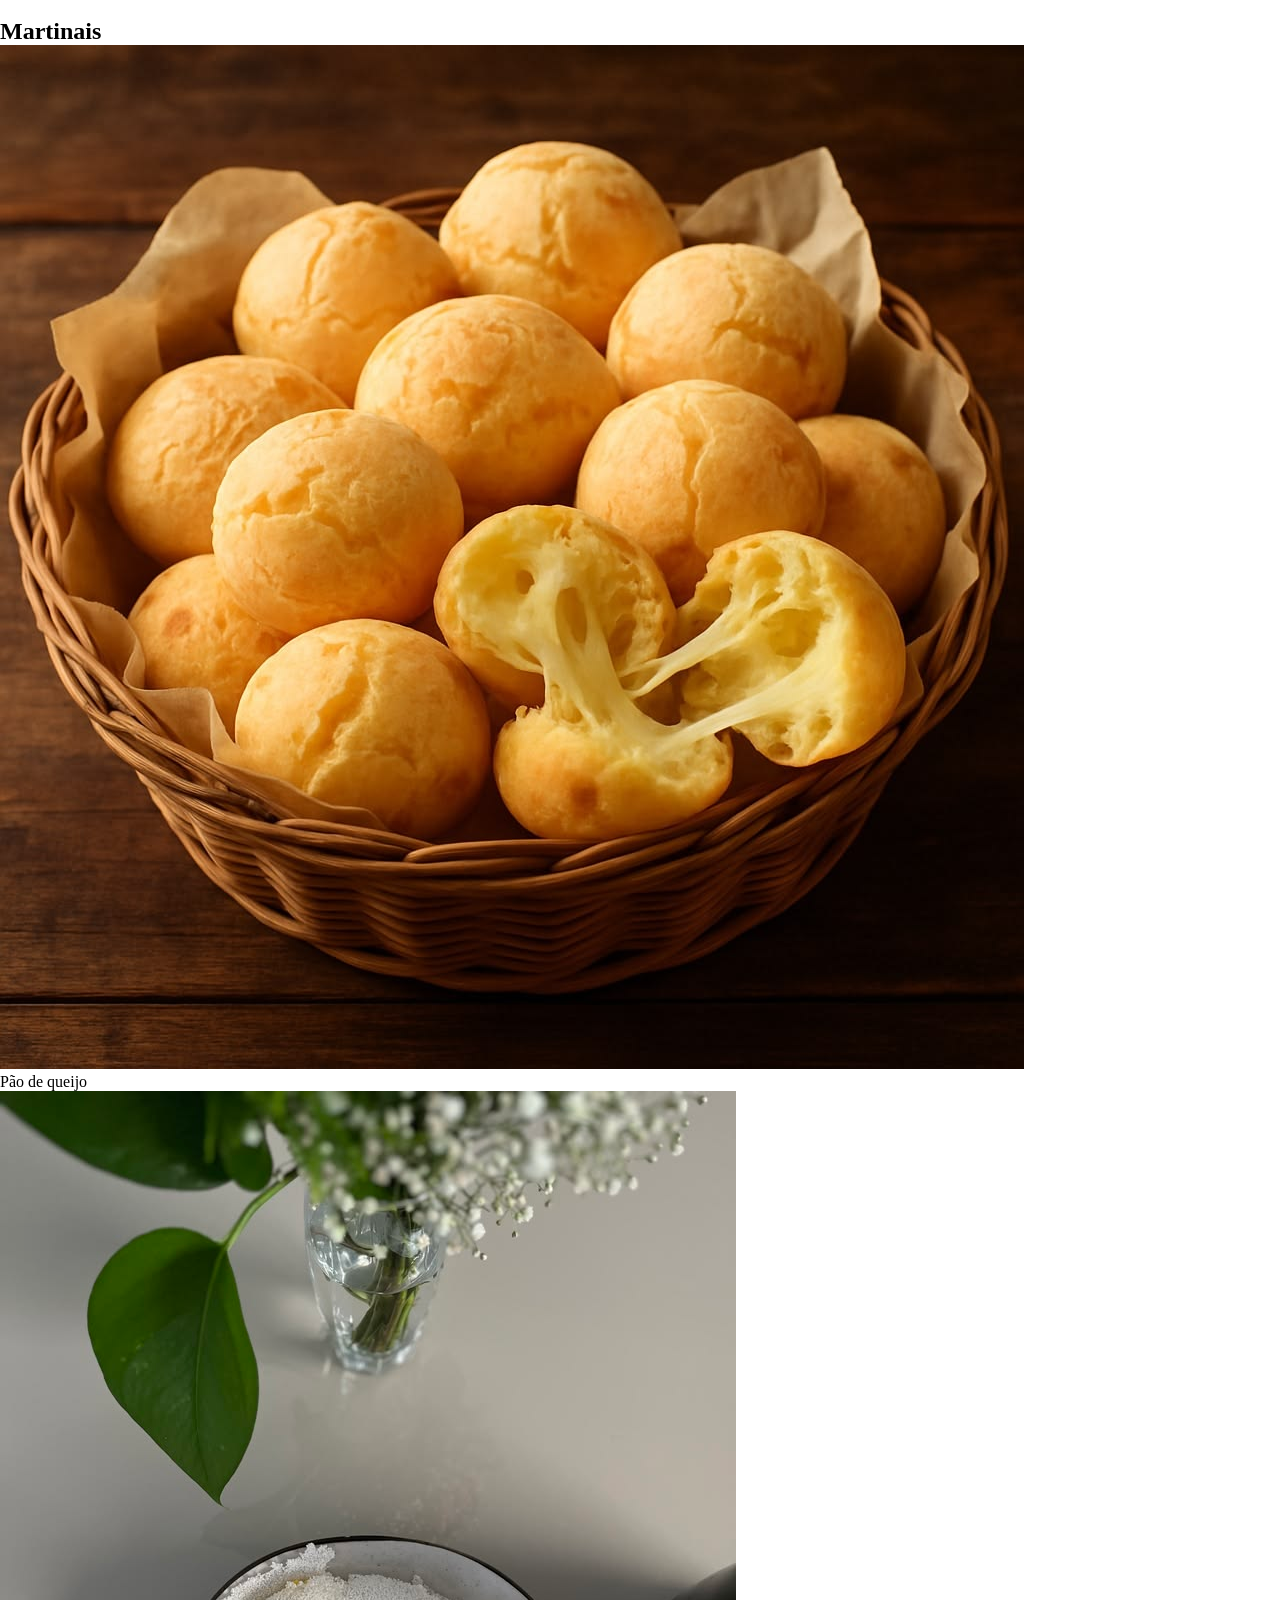
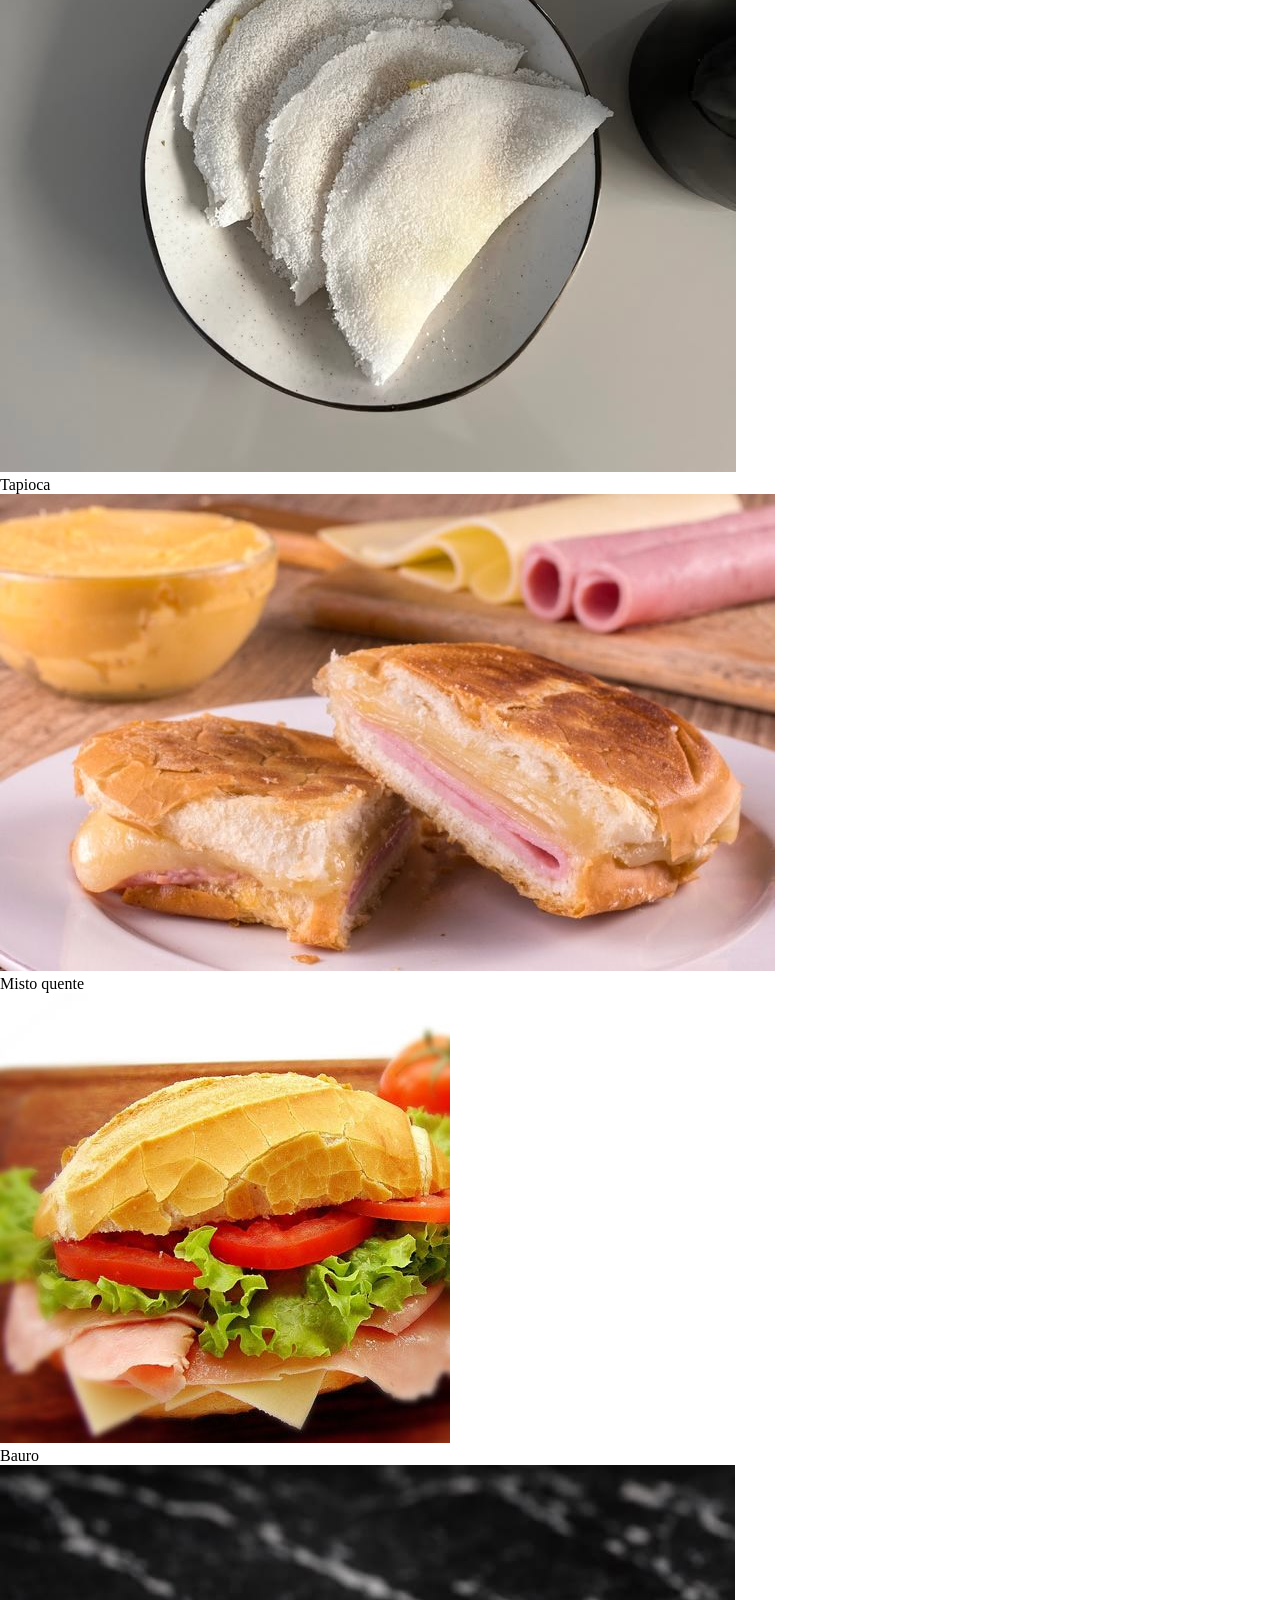
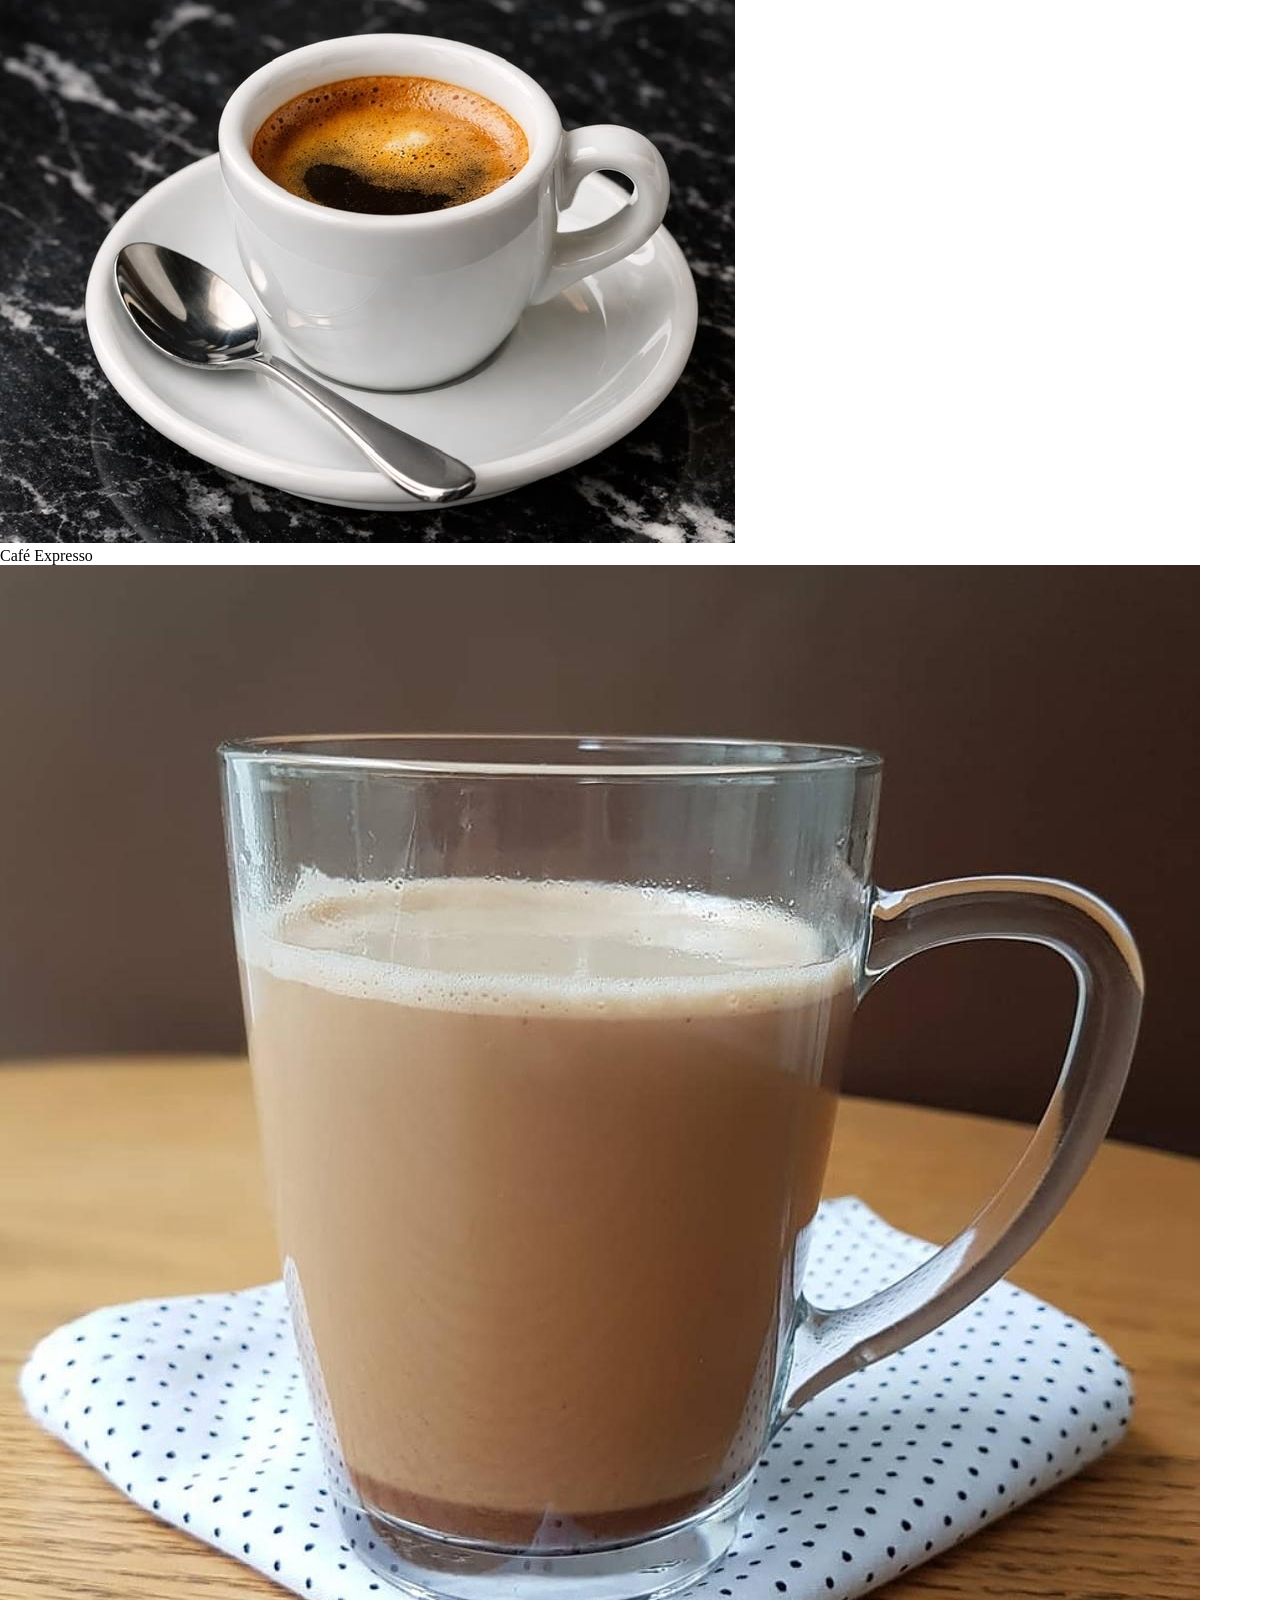
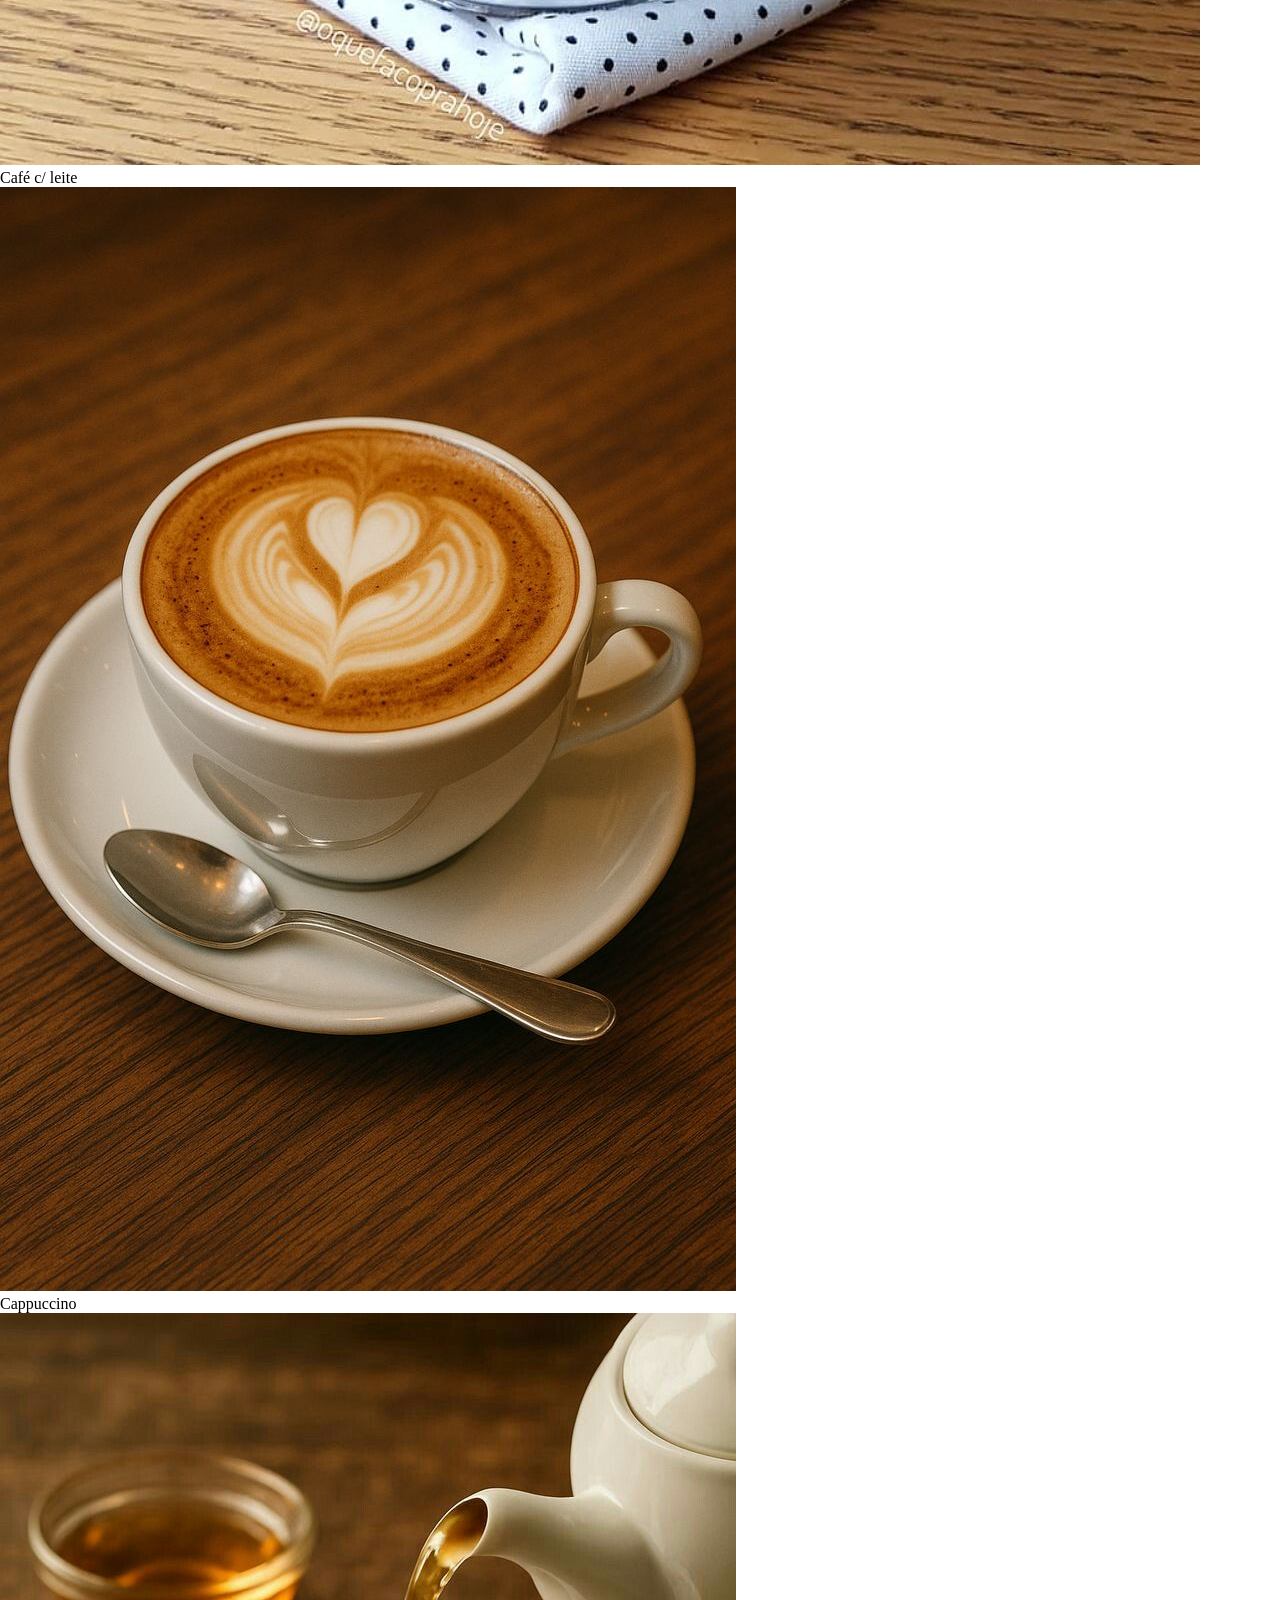
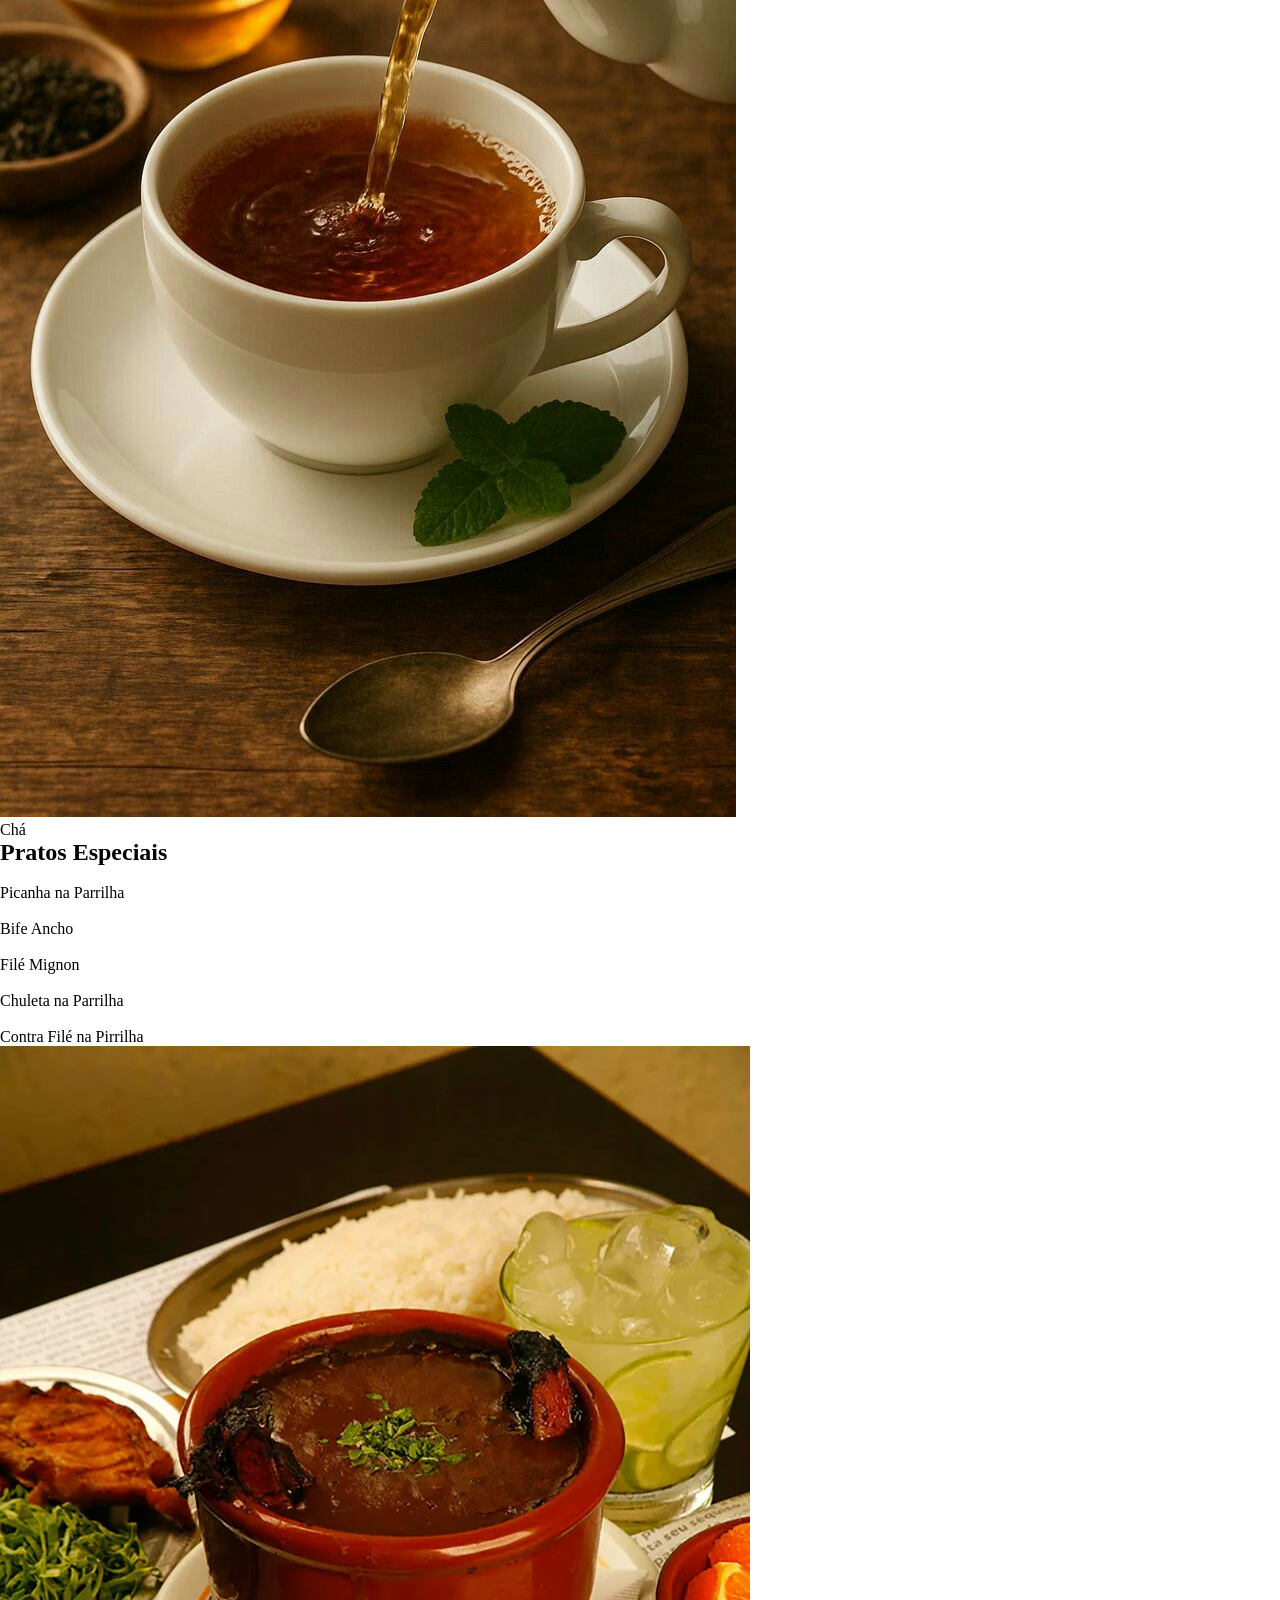
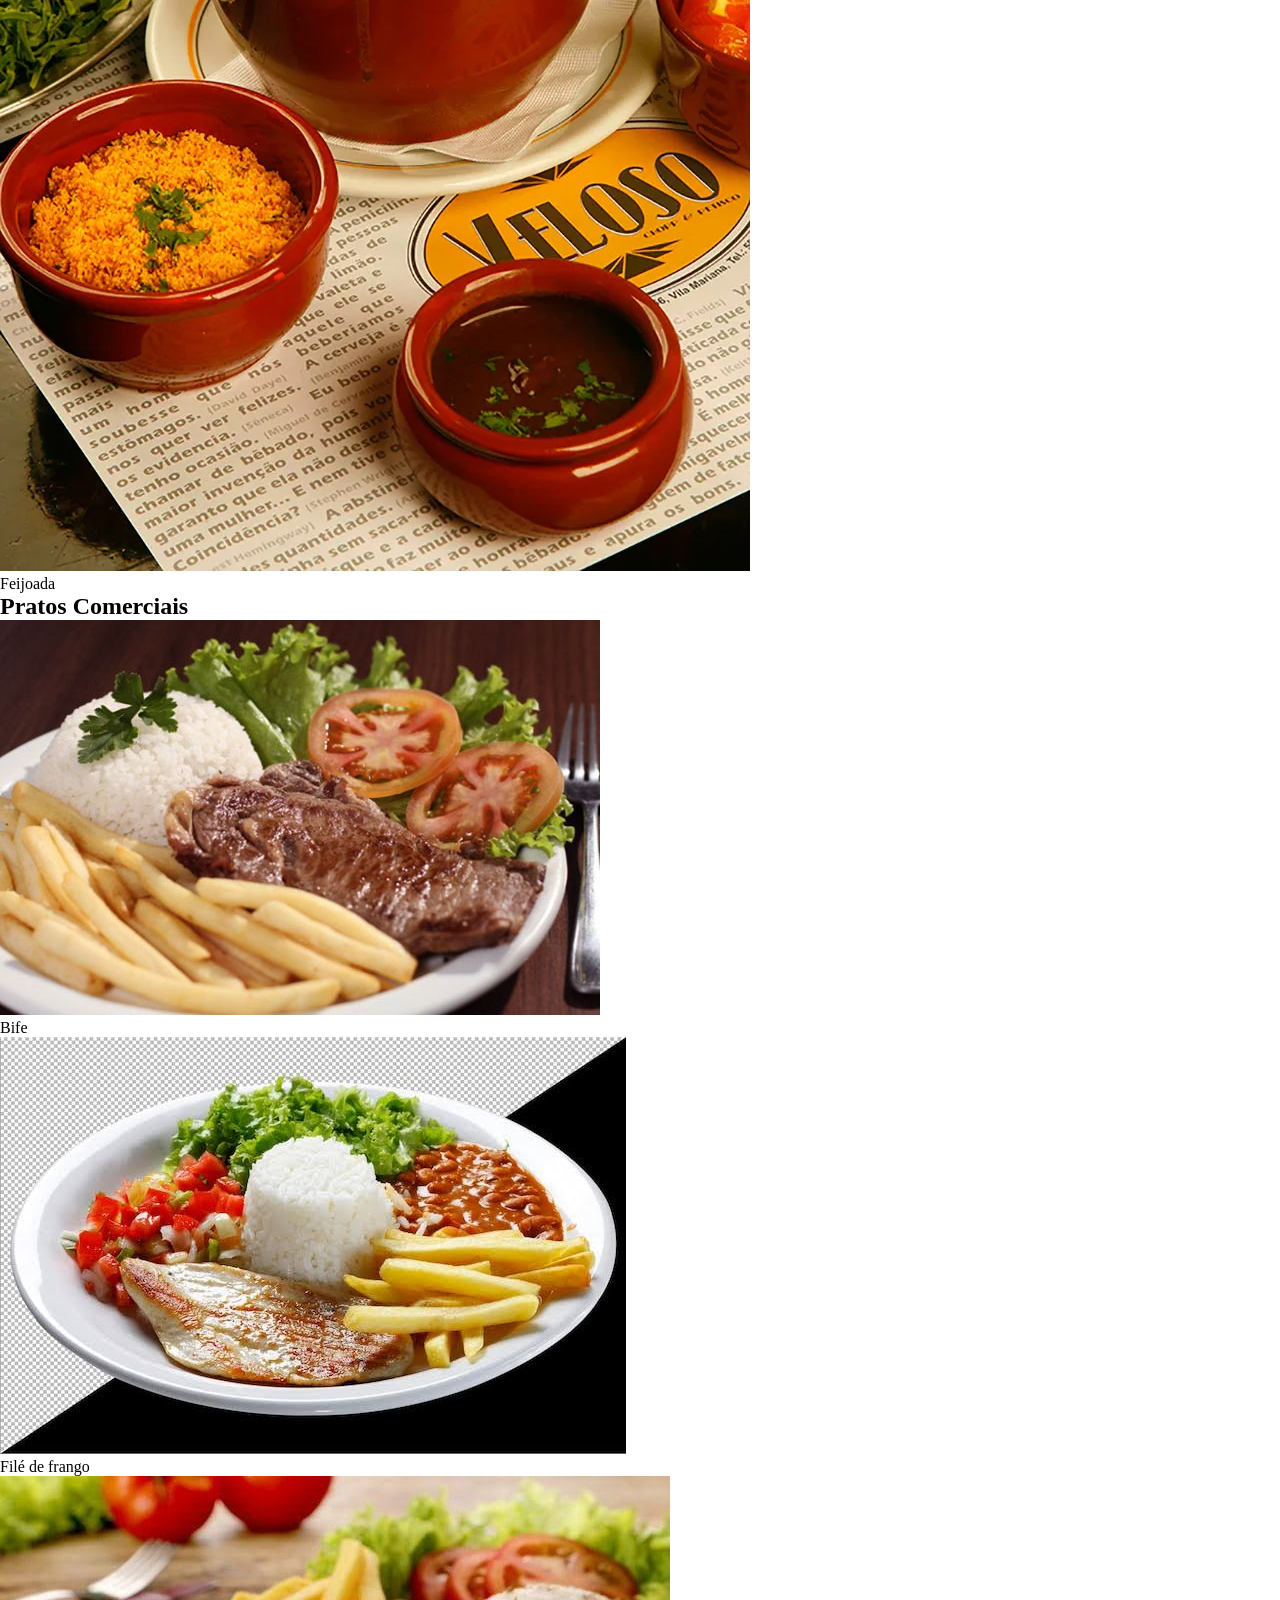
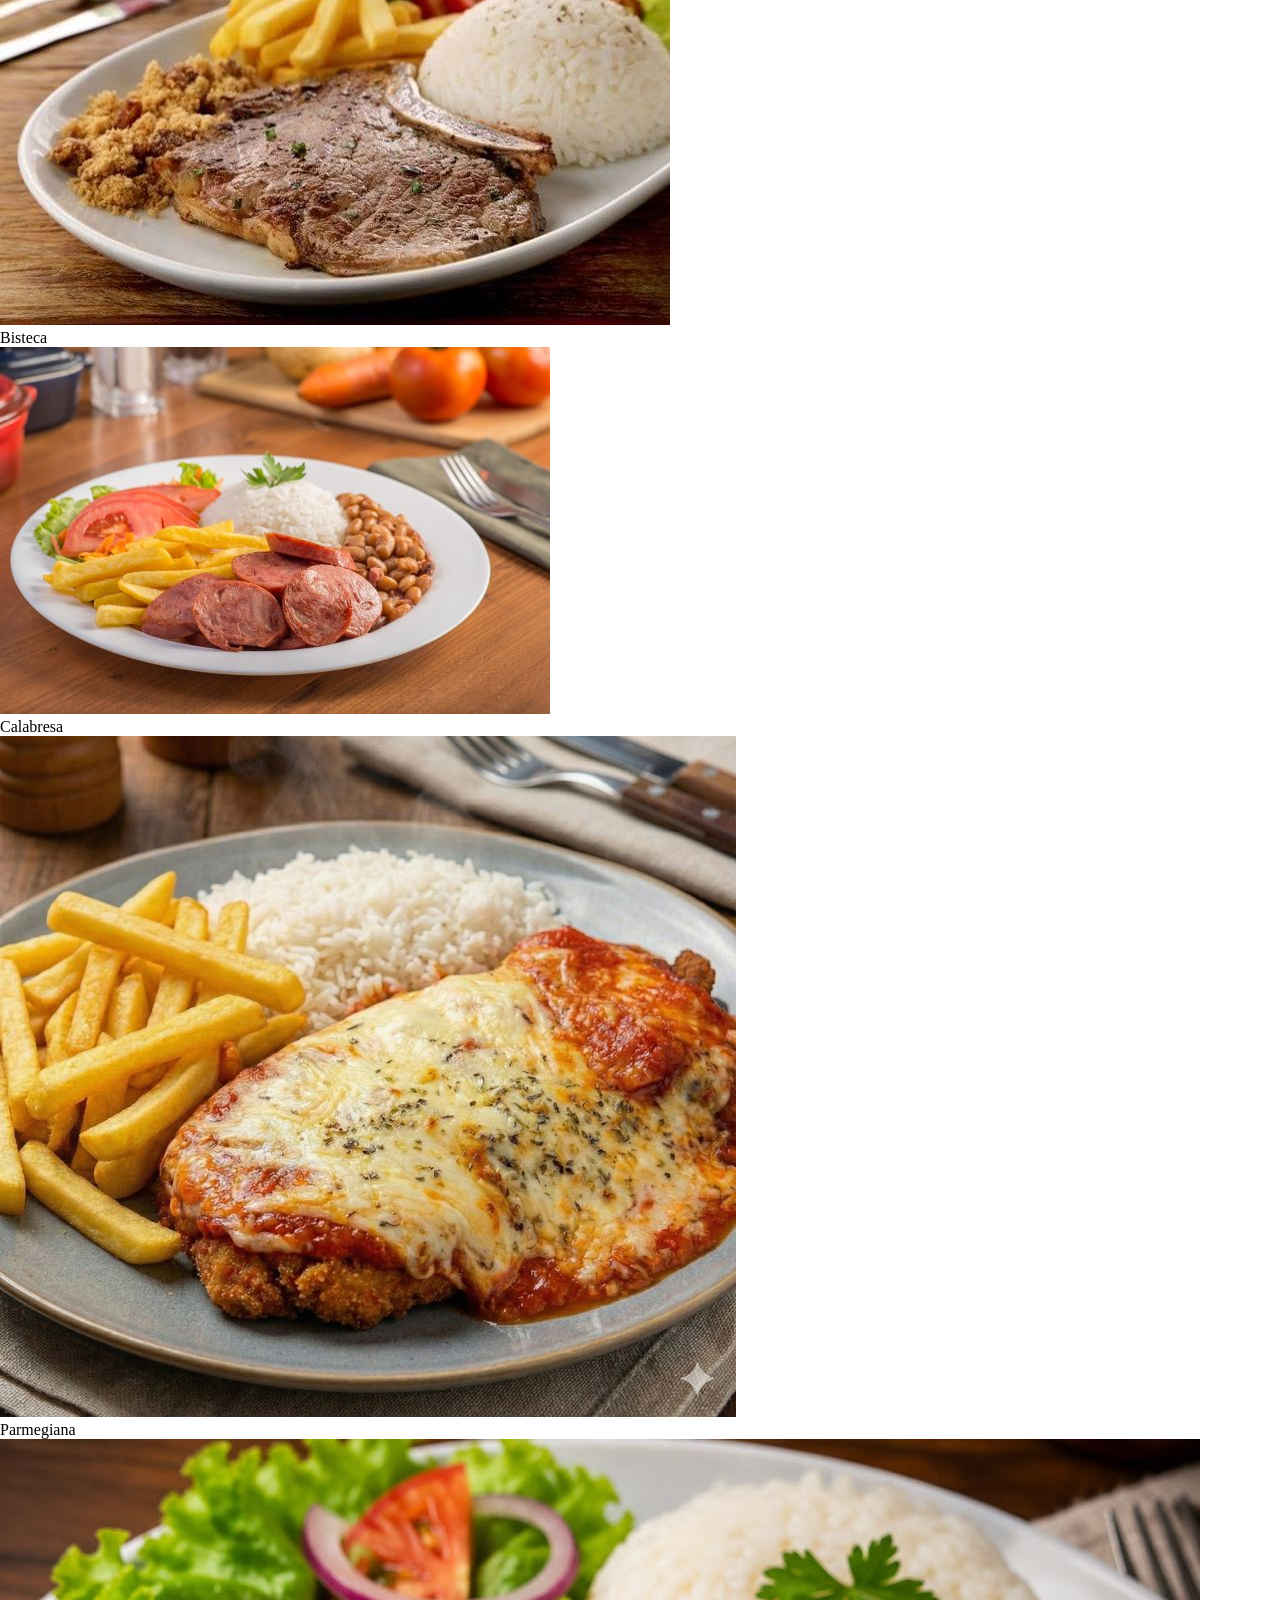
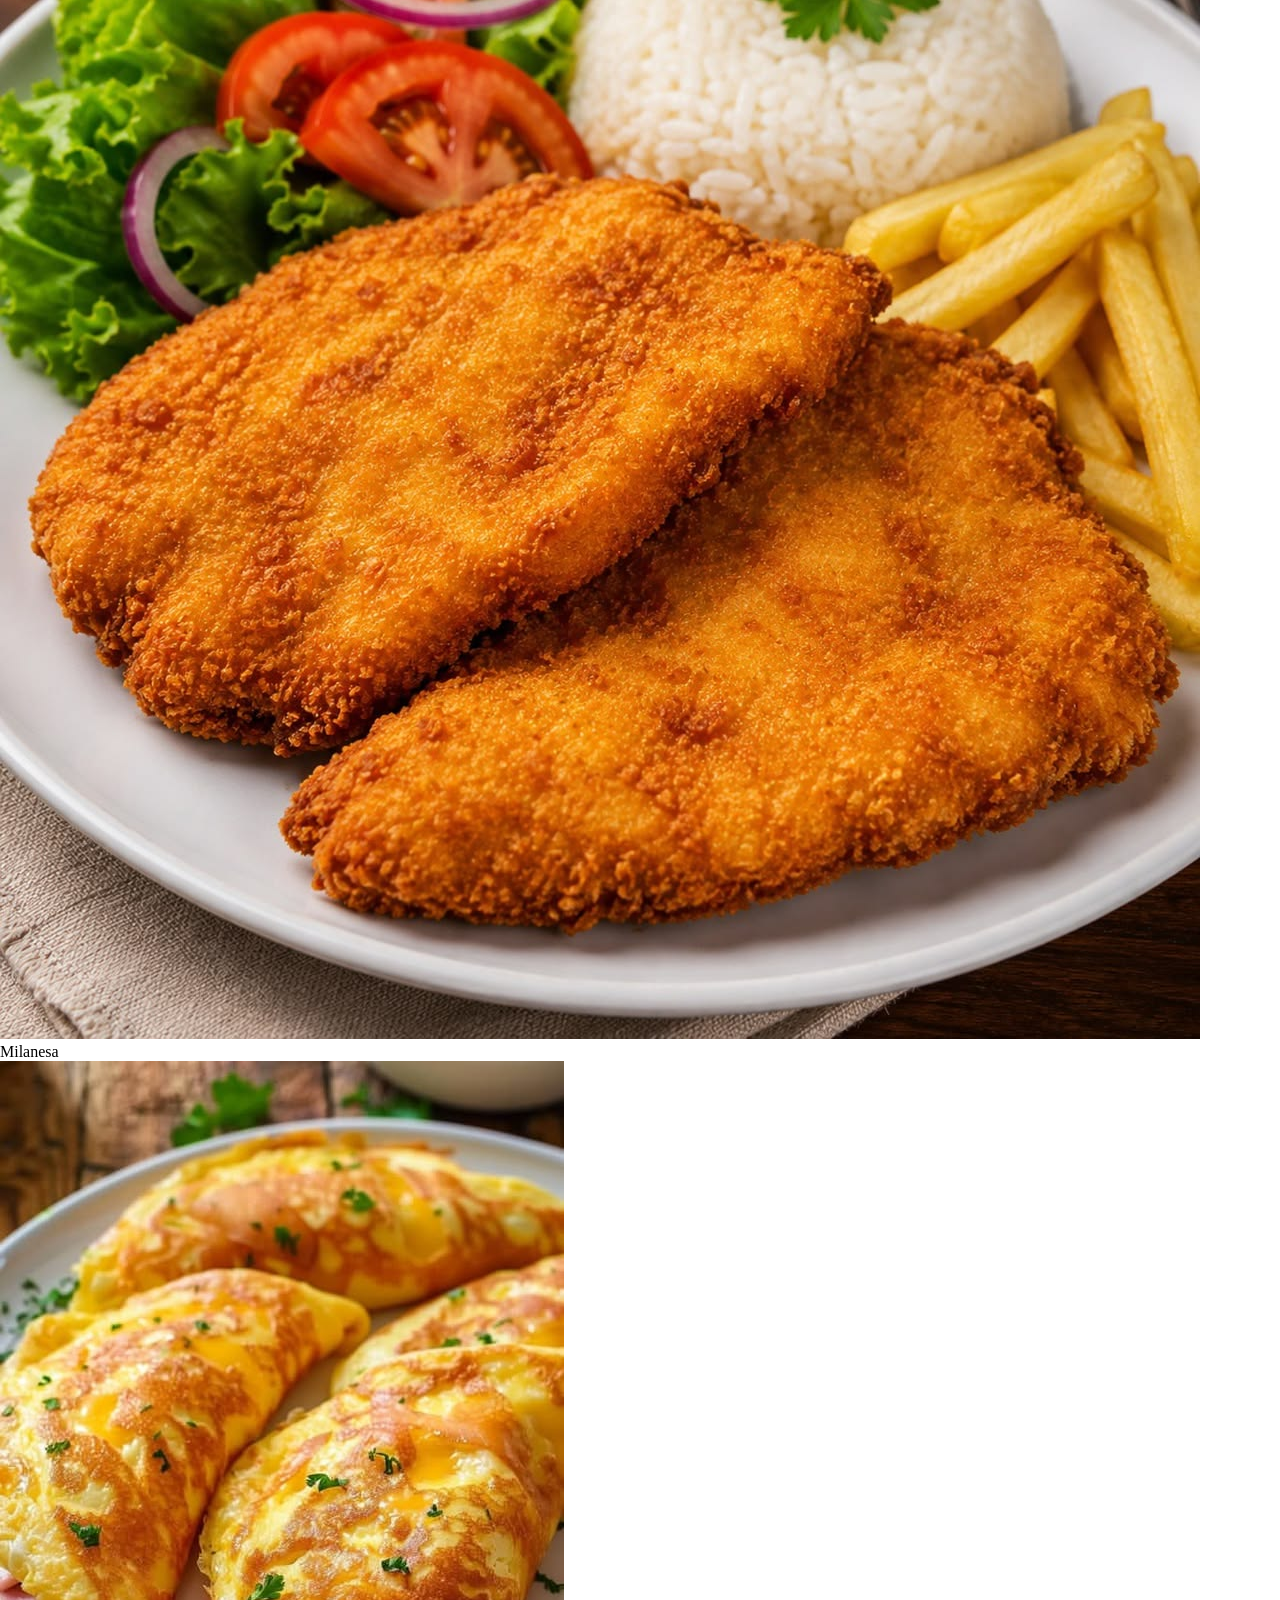
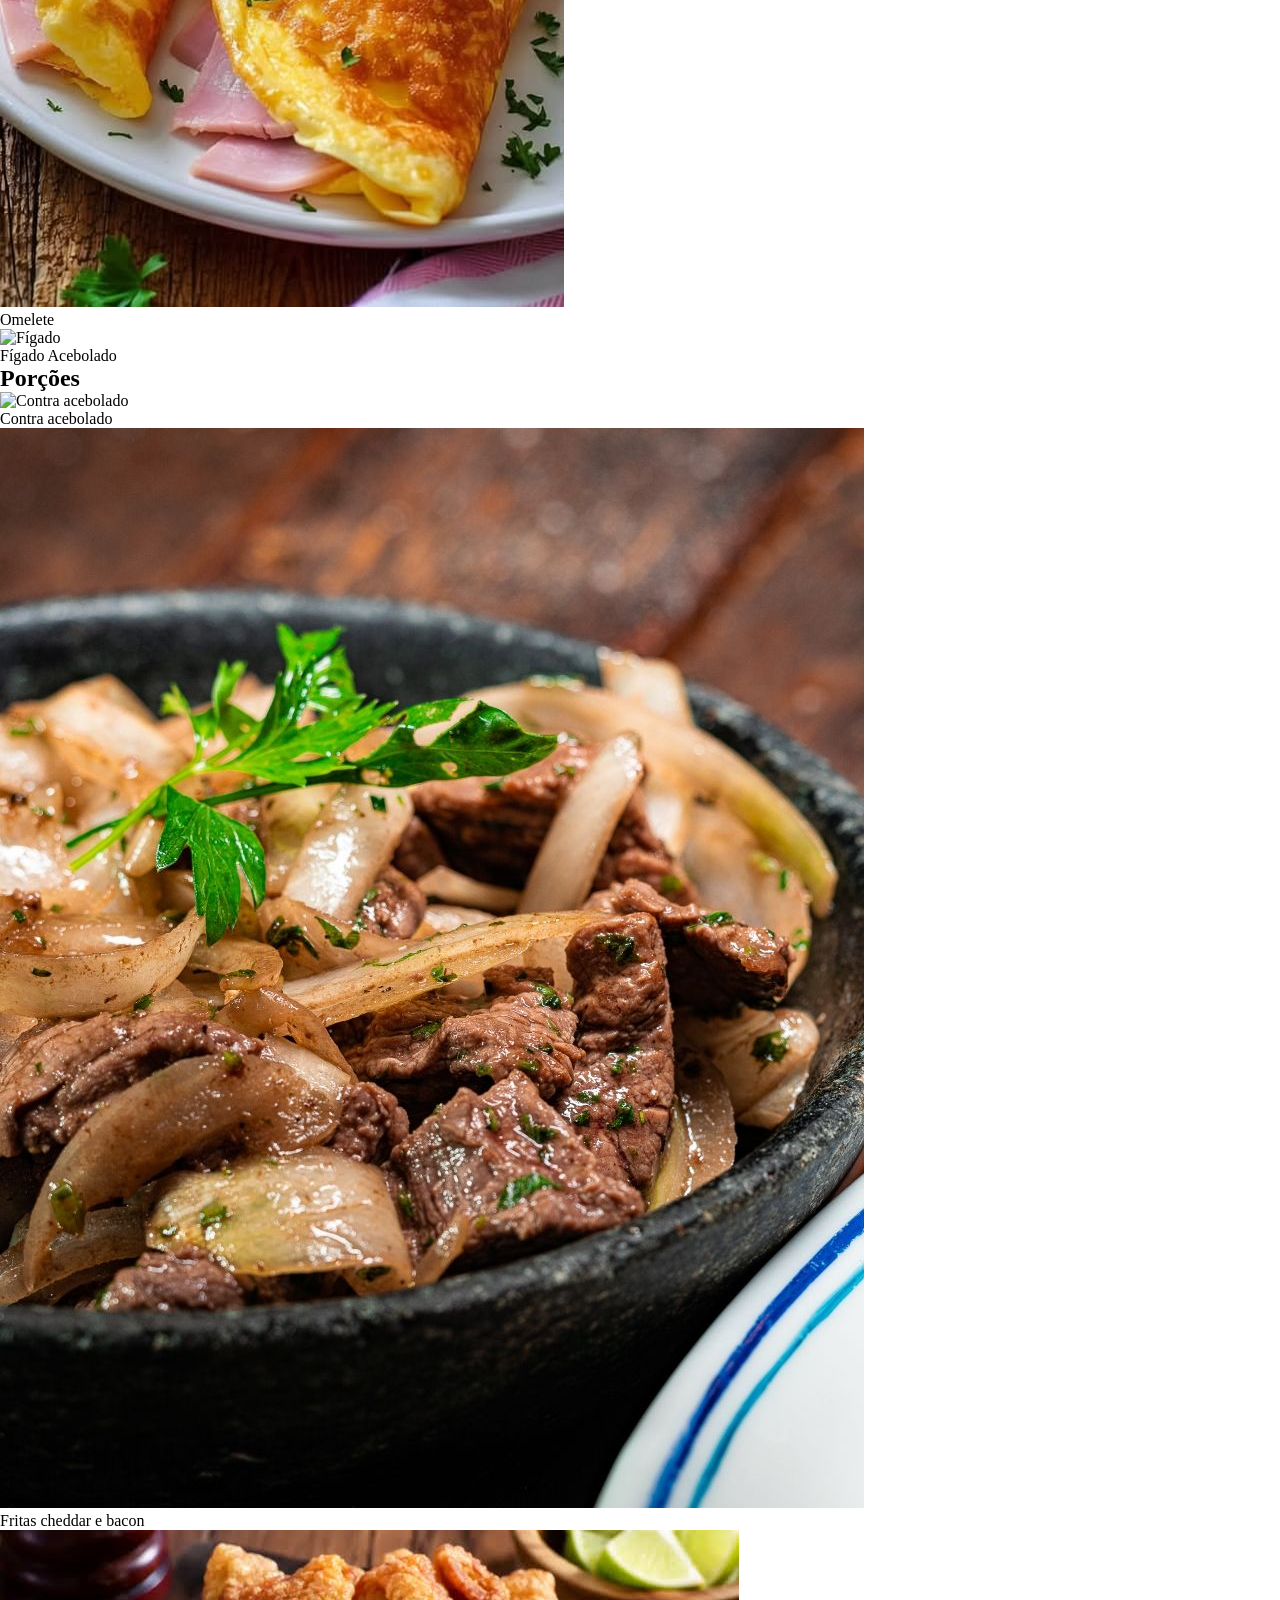
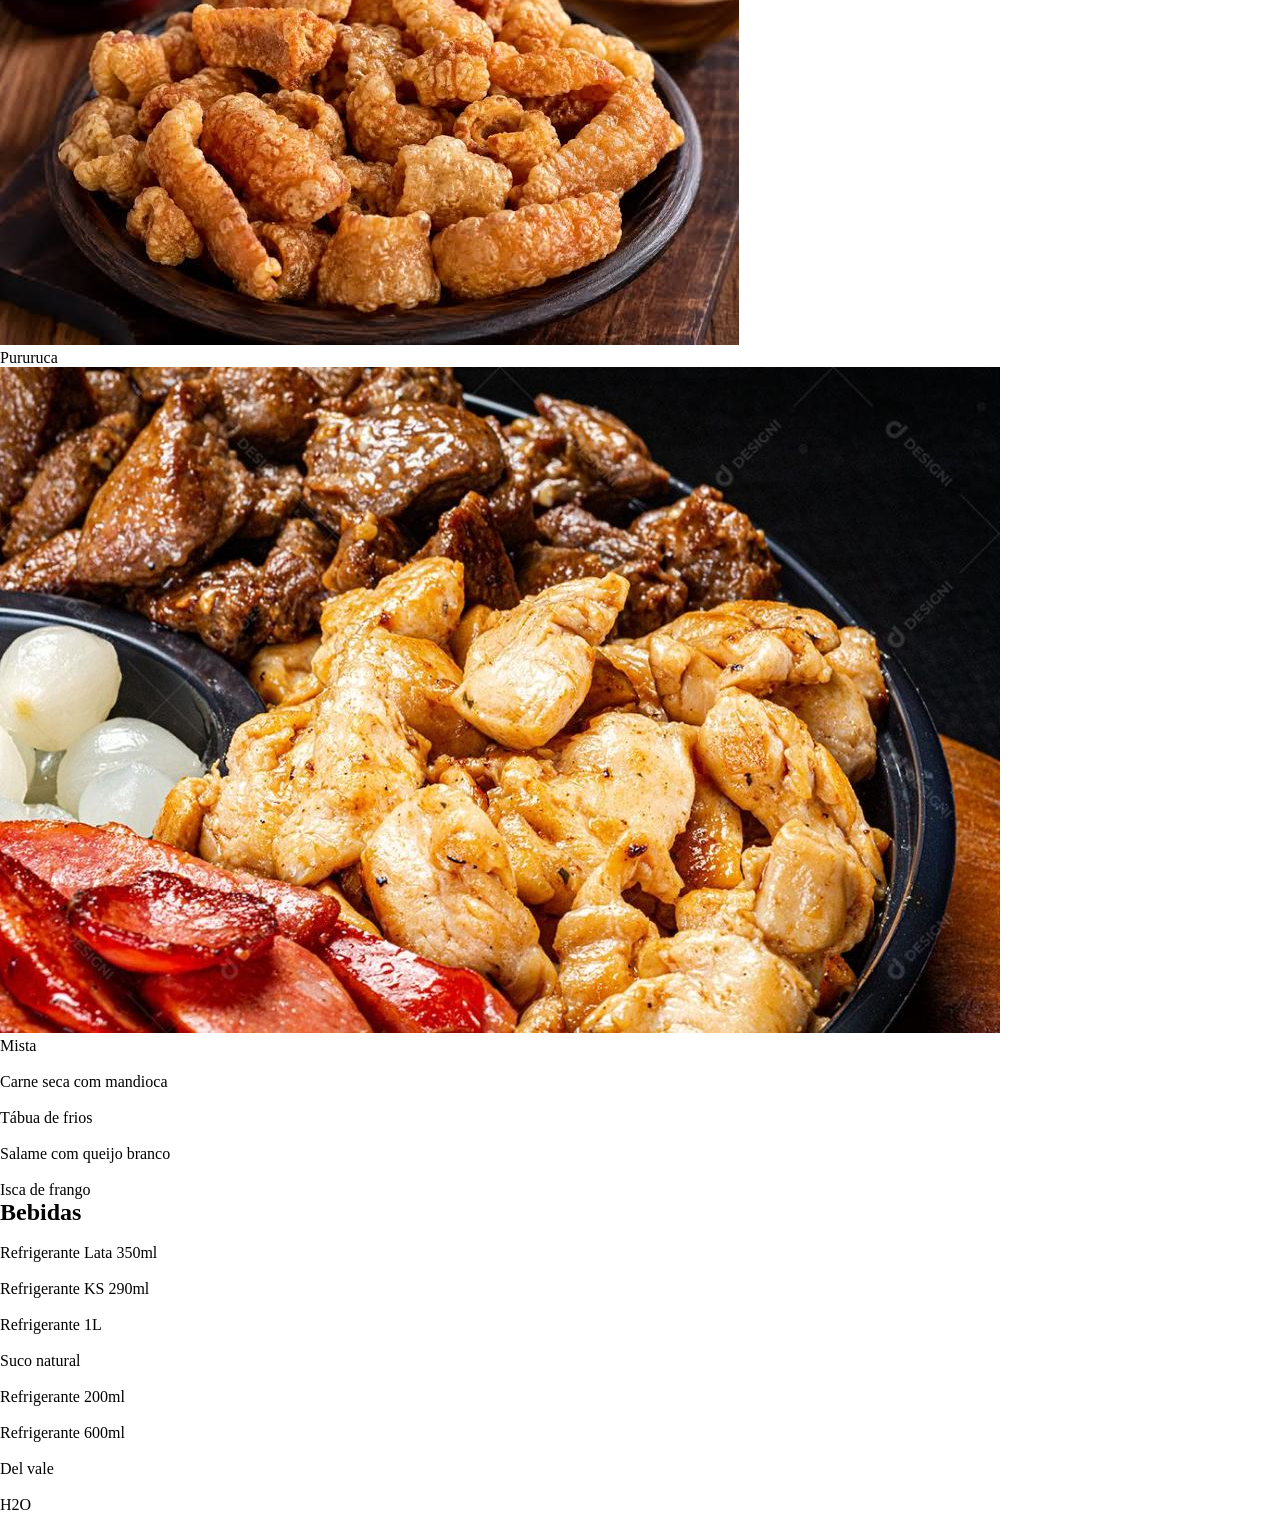
==== commit b0c33710: "Merge branch 'main' of https://github.com/kauankfj/projeto_cordeirinho" ====
--- a/cardapio.html
+++ b/cardapio.html
@@ -28,35 +28,35 @@
         </article>
         <article class="catalogo">
             <div>
-                <img src="" alt="">
+                <img src="img/Imagens do cardapio/Pão de queijo.jpg" alt="Pão de queijo">
                 <p>Pão de queijo</p>
             </div>
             <div>
-                <img src="" alt="">
+                <img src="img/Imagens do cardapio/Tapioca.jpg" alt="Tapioca">
                 <p>Tapioca</p>
             </div>
             <div>
-                <img src="" alt="">
+                <img src="img/Imagens do cardapio/Misto quente 2.jpg" alt="Misto quente">
                 <p>Misto quente</p>
             </div>
             <div>
-                <img src="" alt="">
+                <img src="img/Imagens do cardapio/Bauru.jpg" alt="Bauru">
                 <p>Bauro</p>
             </div>
             <div>
-                <img src="" alt="">
+                <img src="img/Imagens do cardapio/Café expresso.jpg" alt="Café com leite">
                 <p>Café Expresso</p>
             </div>
             <div>
-                <img src="" alt="">
+                <img src="img/Imagens do cardapio/Café com leite.jpeg" alt="Café com leite">
                 <p>Café c/ leite</p>
             </div>
             <div>
-                <img src="" alt="">
-                <p>Capuccino</p>
-            </div>
-            <div>
-                <img src="" alt="">
+                <img src="img/Imagens do cardapio/Capuccino.jpg" alt="Cappuccino">
+                <p>Cappuccino</p>
+            </div>
+            <div>
+                <img src="img/Imagens do cardapio/Chá.jpg" alt="Chá">
                 <p>Chá</p>
             </div>
 
@@ -89,6 +89,10 @@
                     <img src="" alt="">
                     <p>Contra Filé na Pirrilha</p>
                 </div>
+                <div>
+                    <img src="img/Imagens do cardapio/Feijoada.webp" alt="">
+                    <p>Feijoada</p>
+                </div>
             </article>
 
         </article>
@@ -100,36 +104,36 @@
         </article>
         <article class="catalogo">
             <div>
-                <img src="" alt="">
-                <p></p>
-            </div>
-            <div>
-                <img src="" alt="">
-                <p></p>
-            </div>
-            <div>
-                <img src="" alt="">
-                <p></p>
-            </div>
-            <div>
-                <img src="" alt="">
-                <p></p>
-            </div>
-            <div>
-                <img src="" alt="">
-                <p></p>
-            </div>
-            <div>
-                <img src="" alt="">
-                <p></p>
-            </div>
-            <div>
-                <img src="" alt="">
-                <p></p>
-            </div>
-            <div>
-                <img src="" alt="">
-                <p></p>
+                <img src="img/Imagens do cardapio/Bife.jpg" alt="Bife">
+                <p>Bife</p>
+            </div>
+            <div>
+                <img src="img/Imagens do cardapio/Frango.jpeg" alt="Filé de frango">
+                <p>Filé de frango</p>
+            </div>
+            <div>
+                <img src="img/Imagens do cardapio/Bisteca.jpeg" alt="Bisteca">
+                <p>Bisteca</p>
+            </div>
+            <div>
+                <img src="img/Imagens do cardapio/Calabresa.jpg" alt="Calabresa">
+                <p>Calabresa</p>
+            </div>
+            <div>
+                <img src="img/Imagens do cardapio/parmegiana.jpg" alt="Parmegiana">
+                <p>Parmegiana</p>
+            </div>
+            <div>
+                <img src="img/Imagens do cardapio/Frango empanado.jpg" alt="Milanesa">
+                <p>Milanesa</p>
+            </div>
+            <div>
+                <img src="img/Imagens do cardapio/Omelete.jpg" alt="Omelete">
+                <p>Omelete</p>
+            </div>
+            <div>
+                <img src="" alt="Fígado">
+                <p>Fígado Acebolado</p>
 
             </div>
 
@@ -144,36 +148,36 @@
         </article>
         <article class="catalogo">
             <div>
-                <img src="" alt="">
-                <p></p>
-            </div>
-            <div>
-                <img src="" alt="">
-                <p></p>
-            </div>
-            <div>
-                <img src="" alt="">
-                <p></p>
-            </div>
-            <div>
-                <img src="" alt="">
-                <p></p>
-            </div>
-            <div>
-                <img src="" alt="">
-                <p></p>
-            </div>
-            <div>
-                <img src="" alt="">
-                <p></p>
-            </div>
-            <div>
-                <img src="" alt="">
-                <p></p>
-            </div>
-            <div>
-                <img src="" alt="">
-                <p></p>
+                <img src="" alt="Contra acebolado">
+                <p>Contra acebolado</p>
+            </div>
+            <div>
+                <img src="img/Imagens do cardapio/Porção de contra.jpg" alt="Fritas">
+                <p>Fritas cheddar e bacon</p>
+            </div>
+            <div>
+                <img src="img/Imagens do cardapio/Porção de pururuca.jpeg" alt="Torresmo">
+                <p>Pururuca</p>
+            </div>
+            <div>
+                <img src="img/Imagens do cardapio/Porção mista.jpg" alt="">
+                <p>Mista</p>
+            </div>
+            <div>
+                <img src="" alt="">
+                <p>Carne seca com mandioca</p>
+            </div>
+            <div>
+                <img src="" alt="">
+                <p>Tábua de frios</p>
+            </div>
+            <div>
+                <img src="" alt="">
+                <p>Salame com queijo branco</p>
+            </div>
+            <div>
+                <img src="" alt="">
+                <p>Isca de frango</p>
             </div>
 
         </article>
@@ -187,35 +191,35 @@
         <article class="catalogo">
             <div>
                 <img src="" alt="">
-                <p></p>
-            </div>
-            <div>
-                <img src="" alt="">
-                <p></p>
-            </div>
-            <div>
-                <img src="" alt="">
-                <p></p>
-            </div>
-            <div>
-                <img src="" alt="">
-                <p></p>
-            </div>
-            <div>
-                <img src="" alt="">
-                <p></p>
-            </div>
-            <div>
-                <img src="" alt="">
-                <p></p>
-            </div>
-            <div>
-                <img src="" alt="">
-                <p></p>
-            </div>
-            <div>
-                <img src="" alt="">
-                <p></p>
+                <p>Refrigerante Lata 350ml</p>
+            </div>
+            <div>
+                <img src="" alt="">
+                <p>Refrigerante KS 290ml</p>
+            </div>
+            <div>
+                <img src="" alt="">
+                <p>Refrigerante 1L</p>
+            </div>
+            <div>
+                <img src="" alt="">
+                <p>Suco natural</p>
+            </div>
+            <div>
+                <img src="" alt="">
+                <p>Refrigerante 200ml</p>
+            </div>
+            <div>
+                <img src="" alt="">
+                <p>Refrigerante 600ml</p>
+            </div>
+            <div>
+                <img src="" alt="">
+                <p>Del vale</p>
+            </div>
+            <div>
+                <img src="" alt="">
+                <p>H2O</p>
             </div>
         </article>
 
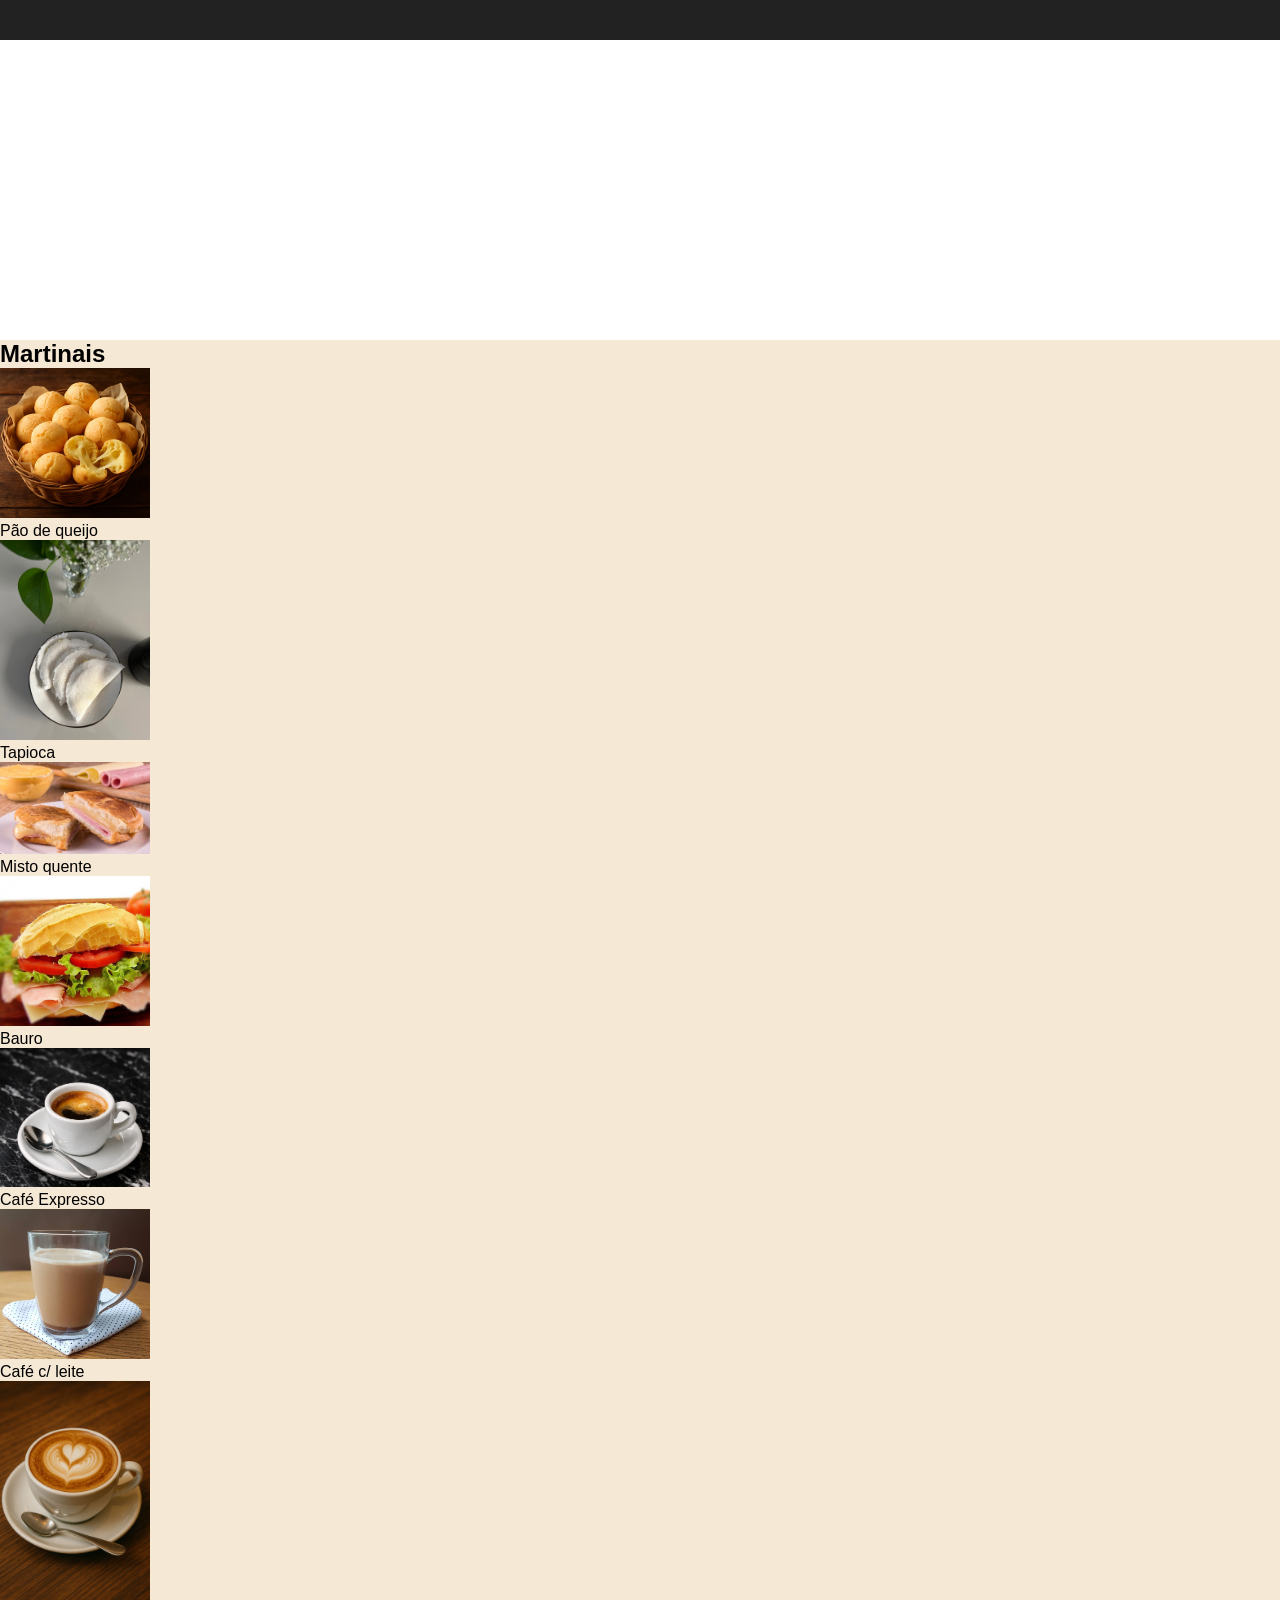
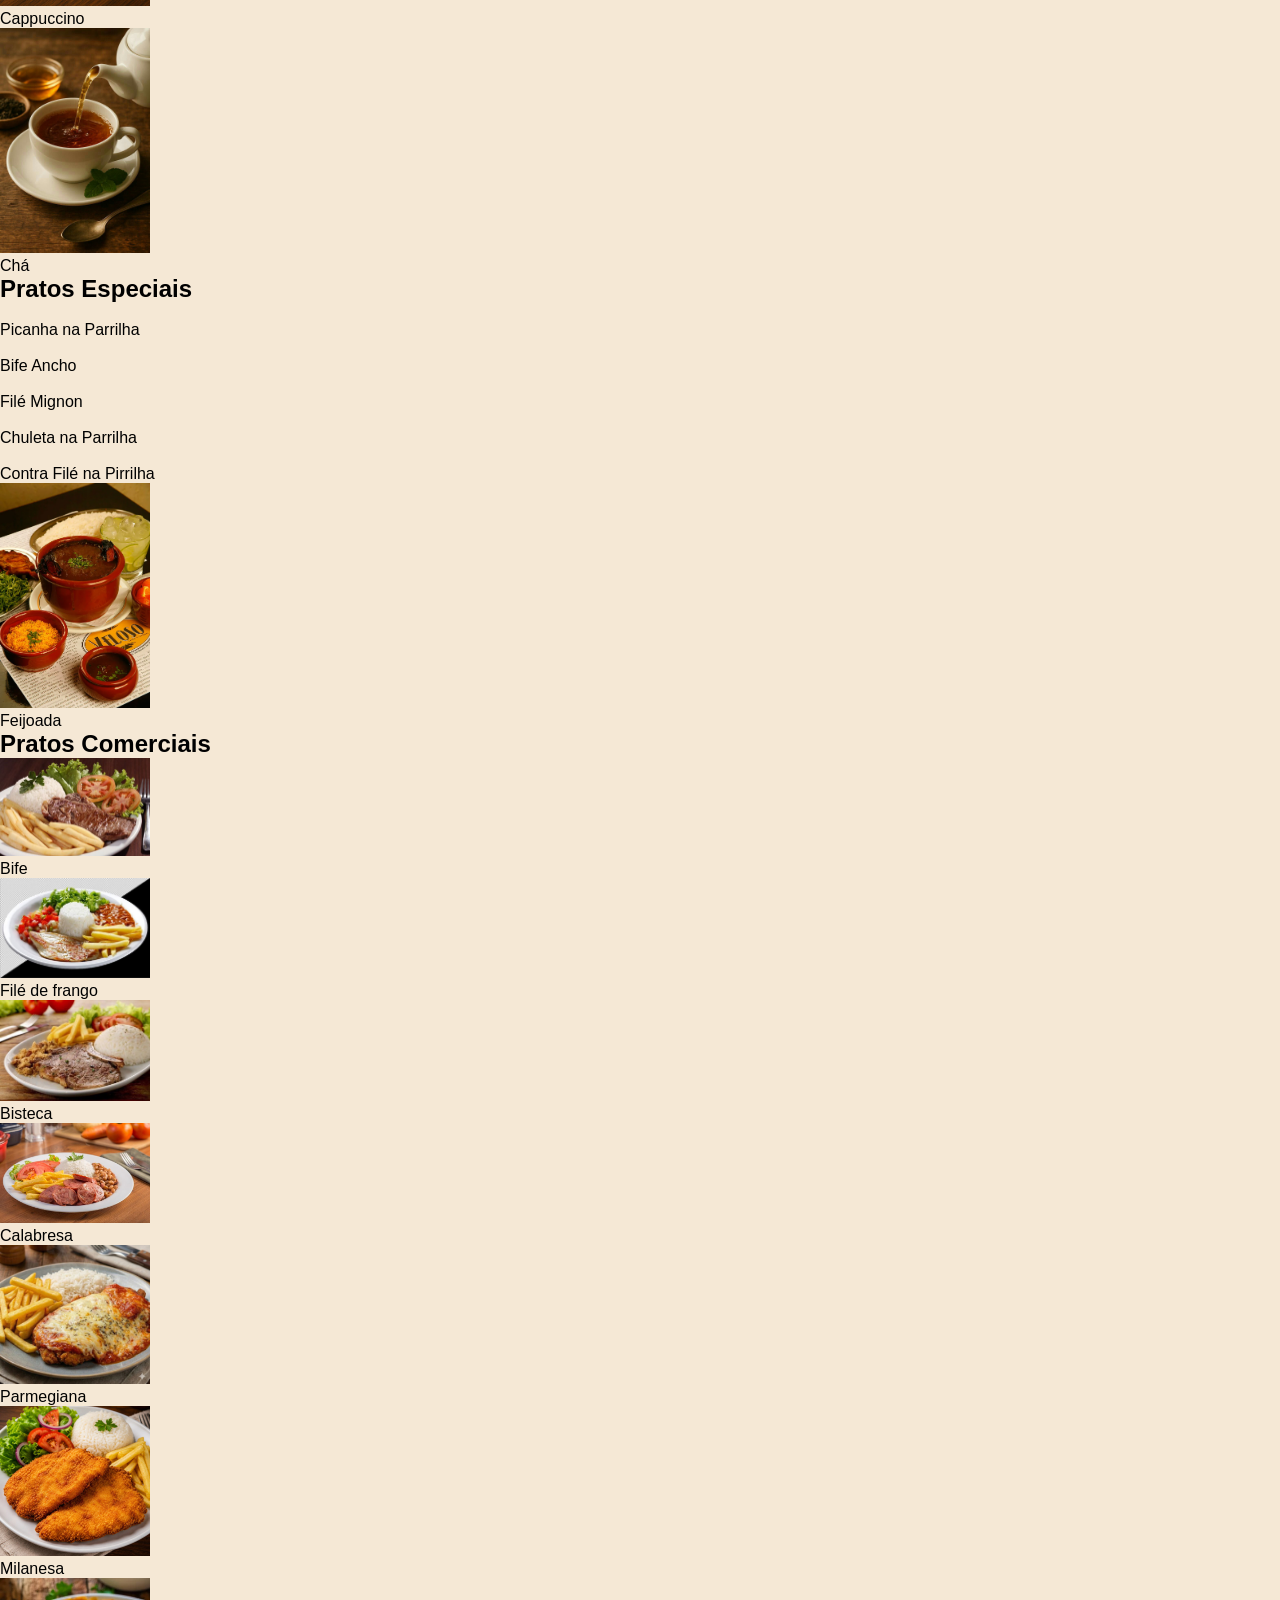
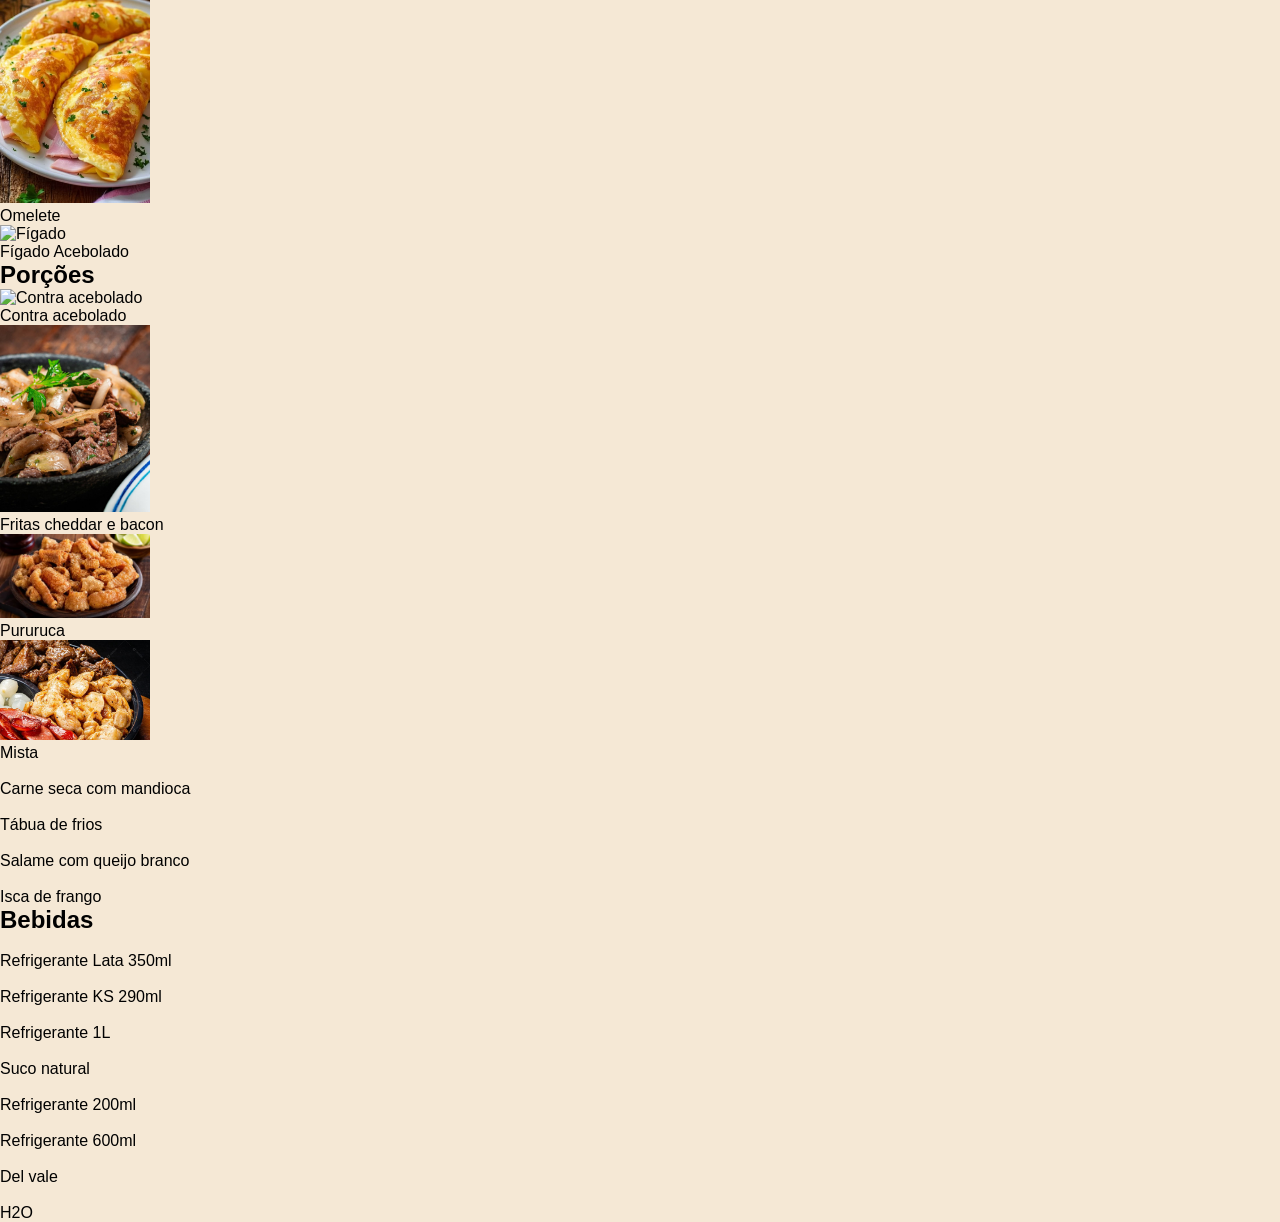
==== commit acb93da0: "versão com css do cardapio" ====
--- a/cardapio.html
+++ b/cardapio.html
@@ -5,7 +5,7 @@
     <meta charset="UTF-8">
     <meta name="viewport" content="width=device-width, initial-scale=1.0">
     <title>Document</title>
-    <link rel="stylesheet" href="Cardapiostyle.css">
+    <link rel="stylesheet" href="cardapio.css">
 </head>
 
 <body>
@@ -22,7 +22,8 @@
     <!-- Cardápio -->
 
     <!-- Matinais -->
-    <section>
+    <section class="container">
+        <section class="container-matinal">
         <article class="opçoes">
             <h2>Martinais</h2>
         </article>
@@ -63,7 +64,7 @@
         </article>
     </section>
     <!-- Pratos Especiais -->
-    <section>
+    <section class="container-pratos-especiais">
         <article class="opçoes">
             <h2>Pratos Especiais</h2>
         </article>
@@ -98,7 +99,7 @@
         </article>
     </section>
     <!-- Pratos Comerciais -->
-    <section>
+    <section class="container-pratos-comerciais">
         <article class="opçoes">
             <h2>Pratos Comerciais</h2>
         </article>
@@ -142,7 +143,7 @@
     </section>
     <!-- Porções -->
 
-    <section>
+    <section class="container-porções">
         <article class="opçoes">
             <h2>Porções</h2>
         </article>
@@ -184,7 +185,7 @@
 
     </section>
     <!-- Bebidas -->
-    <section>
+    <section class="container-bebidas">
         <article class="opçoes">
             <h2>Bebidas</h2>
         </article>
@@ -225,6 +226,7 @@
 
     </section>
 
+    </section>
     <!-- Rodapé -->
     <footer>
 
--- a/cardapio.css
+++ b/cardapio.css
@@ -0,0 +1,84 @@
+*{
+    padding: 0%;
+    margin: 0%;
+    box-sizing: border-box;
+}
+
+html{
+    scroll-behavior: smooth;
+}
+
+body{
+    font-family: Arial, sans-serif;
+}
+
+/* cabeçalho */
+
+header{
+    width: 100%;
+    
+    padding: 20px 5%;
+
+    display: flex;
+    
+    align-items: center;
+    
+    justify-content: space-between;
+
+    background-color: #222222;
+    
+    color: white;
+
+    background-size: contain;
+
+}
+
+header img{
+    width: 85px;
+
+    margin-left: -80px;
+}
+
+nav{
+    display: flex;
+
+    gap: 25px;
+}
+
+nav a{
+    color: white;
+
+    text-decoration: none;
+}
+    
+.banner{
+
+    width: 100%;
+
+    background-size: cover;
+    
+    min-height: 300px;
+
+    display: flex;
+
+
+.banner h1{
+    font-size: 45px;
+
+    margin-bottom: 15px;
+}
+
+.banner p{
+    margin-bottom: 25px;
+}
+}
+
+.container{
+    background-color: #f5e8d5;
+}
+
+img{
+    width: 150px;
+}
+
+
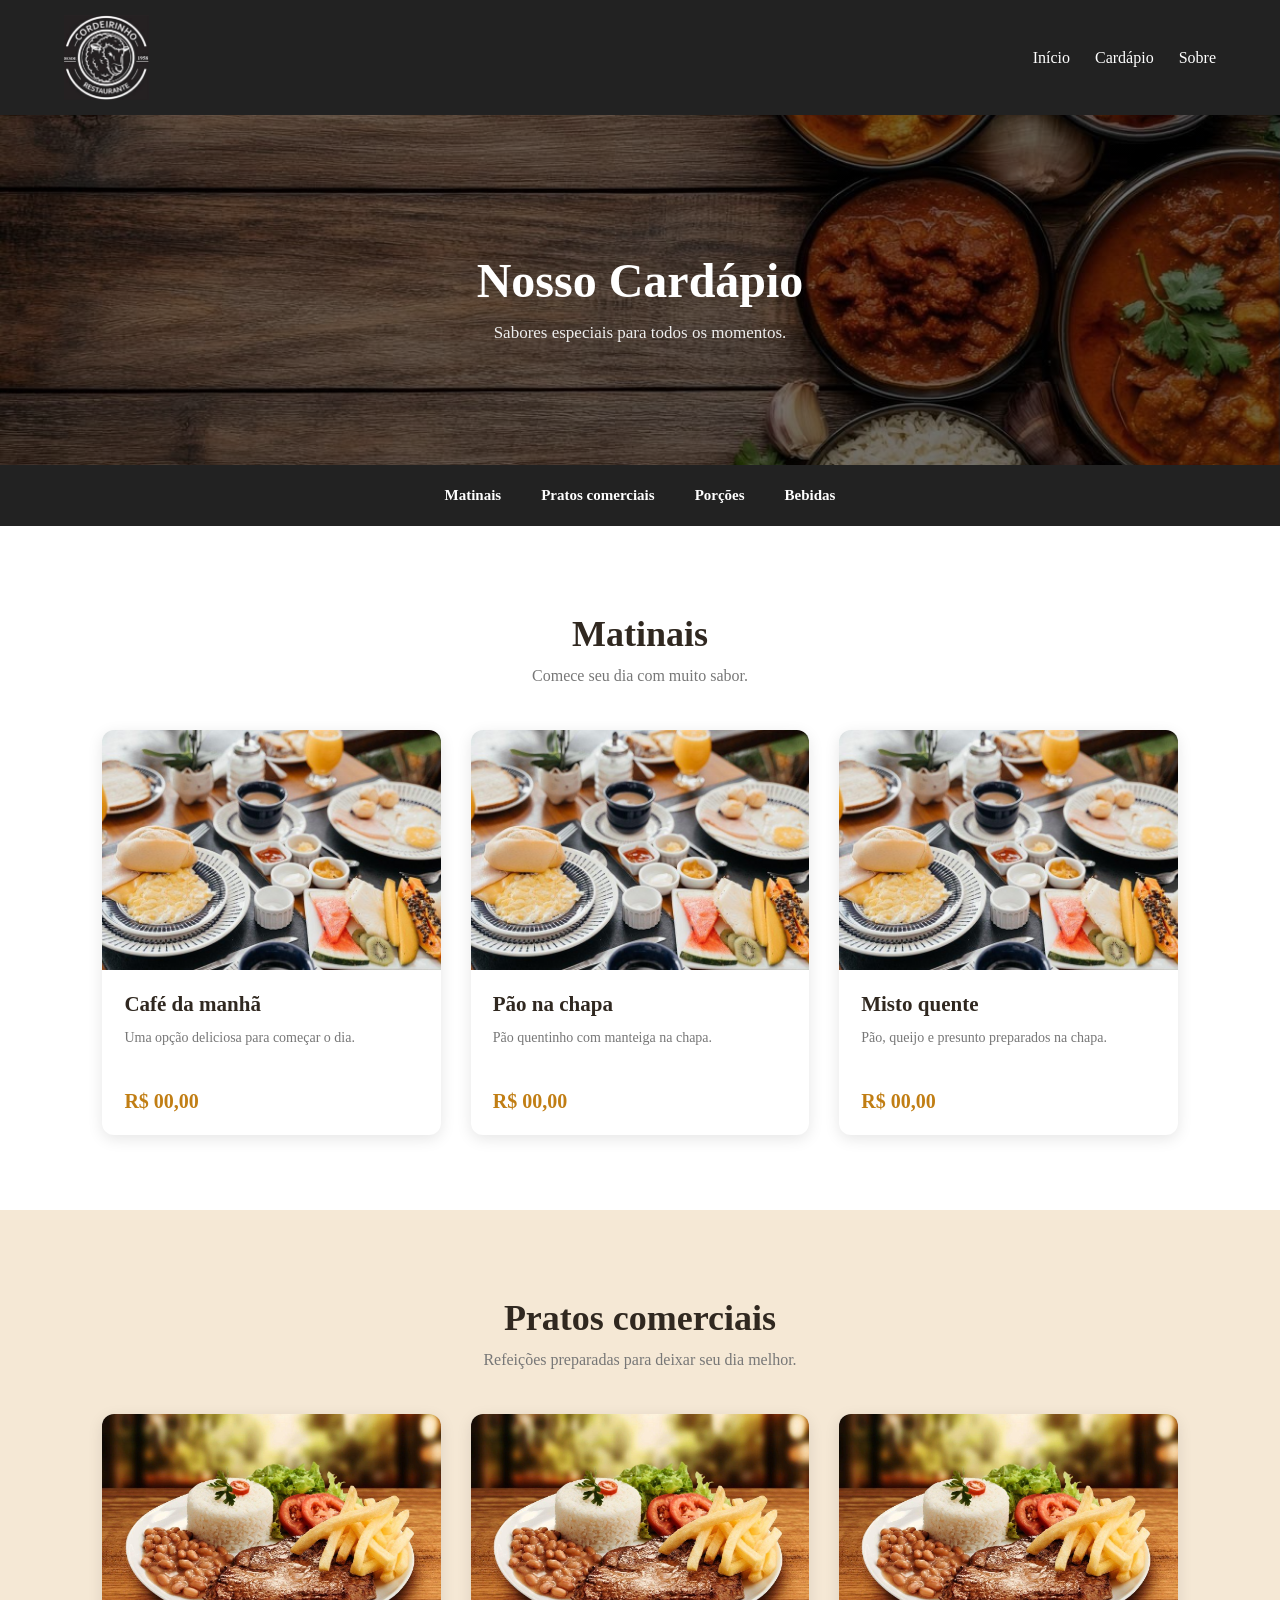
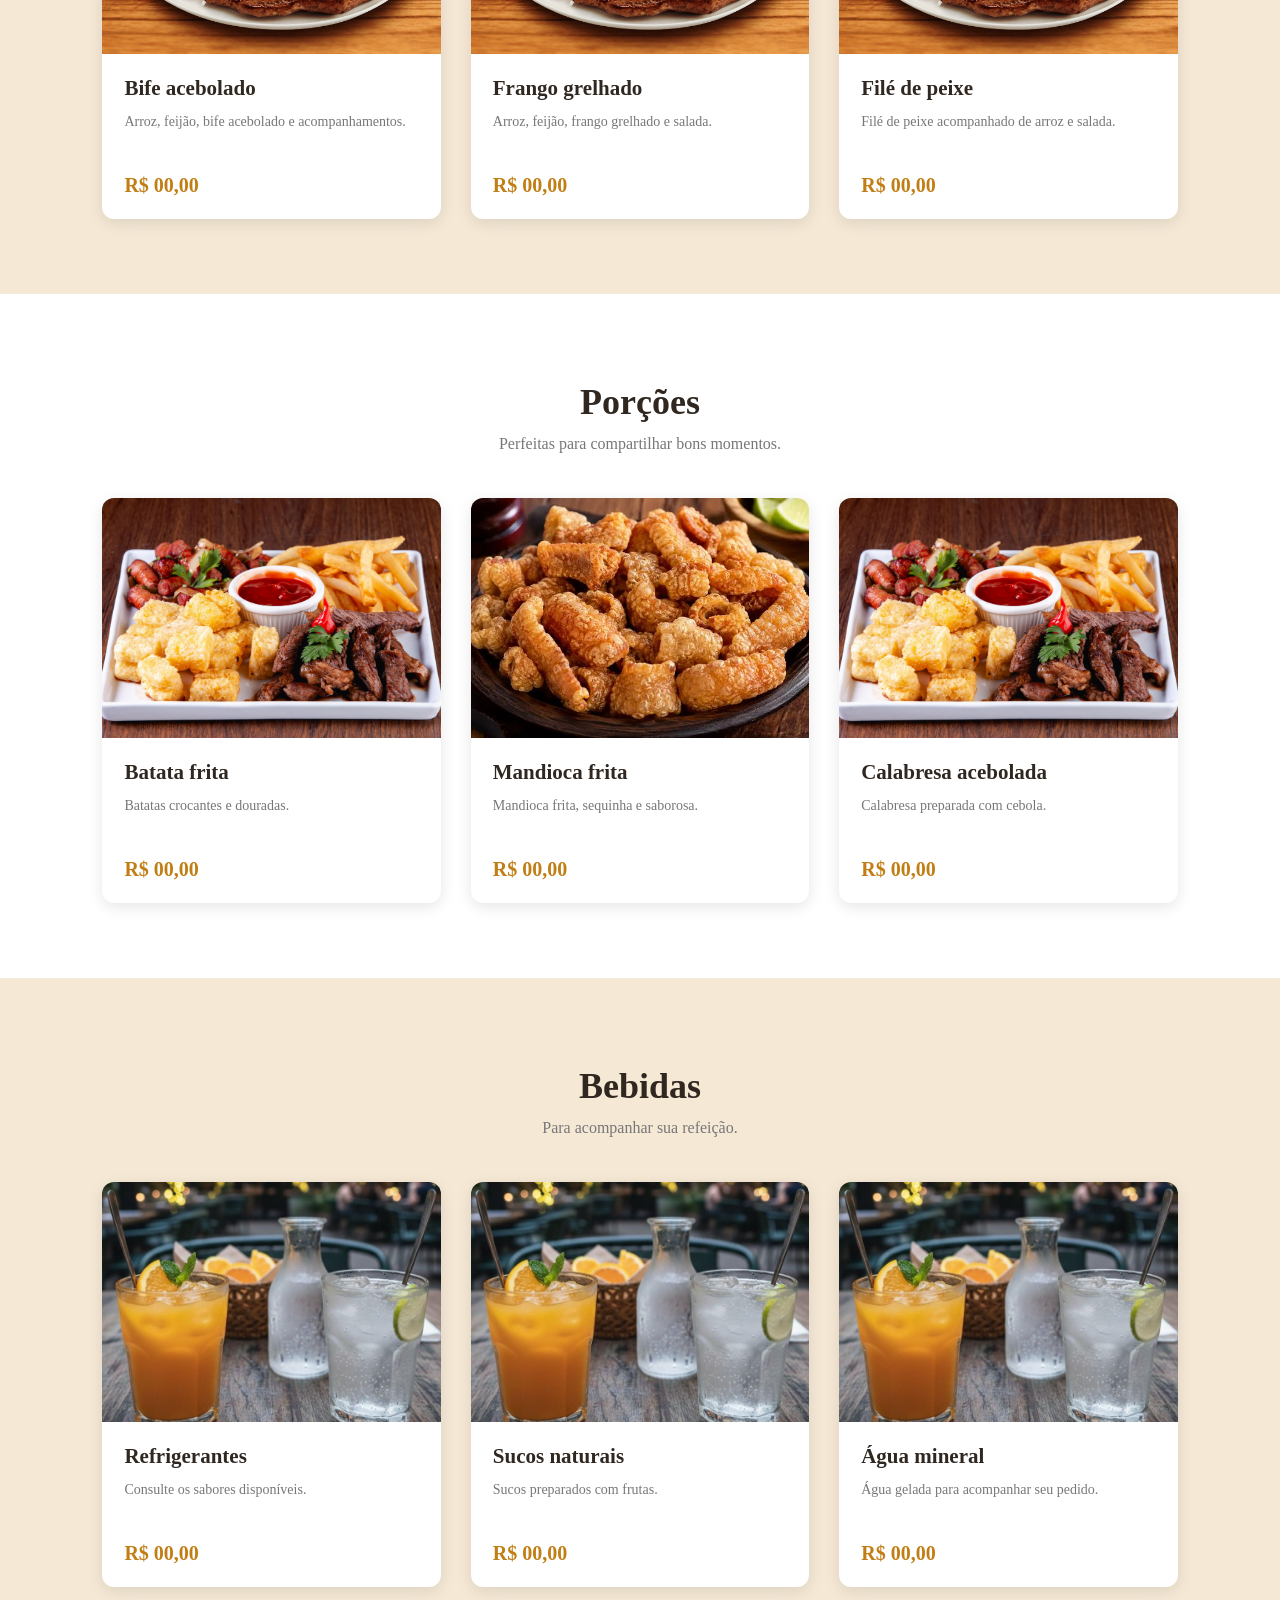
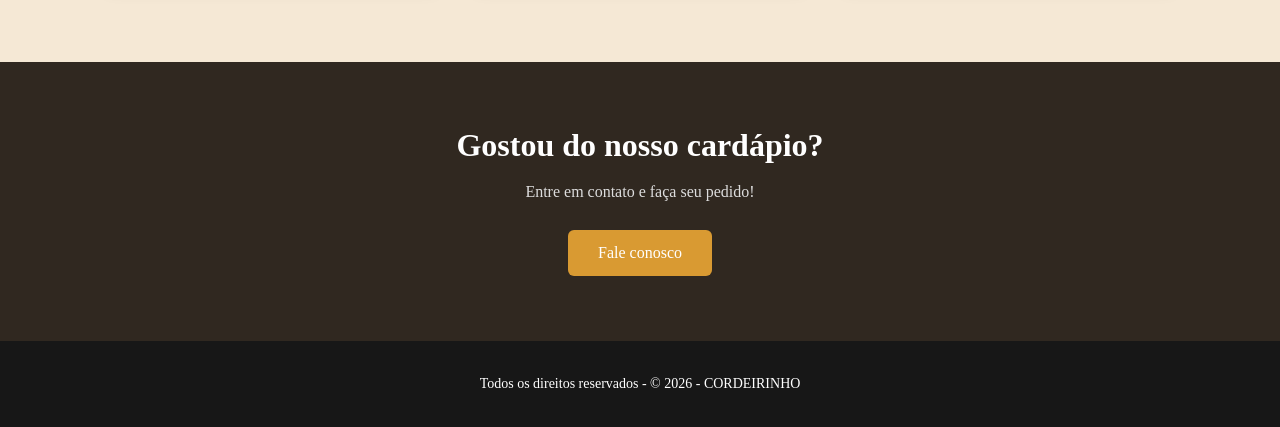
==== commit a139a9bd: "criação de todas as paginas" ====
--- a/cardapio.html
+++ b/cardapio.html
@@ -1,240 +1,235 @@
+
 <!DOCTYPE html>
 <html lang="pt-br">
 
 <head>
     <meta charset="UTF-8">
     <meta name="viewport" content="width=device-width, initial-scale=1.0">
-    <title>Document</title>
-    <link rel="stylesheet" href="cardapio.css">
+
+    <link rel="icon" type="image/jpeg" href="./img/logo_cordeirinho.jpeg">
+    <link rel="stylesheet" href="./cardapio.css">
+
+    <title>Cordeirinho | Cardápio</title>
 </head>
 
 <body>
-    <!-- HEADER -->
+
+    <!-- CABEÇALHO -->
     <header>
-
+        <div class="logo">
+            <a href="index.html" aria-label="Página inicial do Cordeirinho">
+                <img src="./img/logo_cordeirinho.jpeg" alt="Logo do restaurante Cordeirinho">
+            </a>
+        </div>
+
+        <nav aria-label="Navegação principal">
+            <a href="index.html">Início</a>
+            <a href="cardapio.html">Cardápio</a>
+            <a href="sobre.html">Sobre</a>
+           
+        </nav>
     </header>
 
-    <!-- banner -->
-    <div class="banner">
-        <img src="" alt="">
-    </div>
-
-    <!-- Cardápio -->
-
-    <!-- Matinais -->
-    <section class="container">
-        <section class="container-matinal">
-        <article class="opçoes">
-            <h2>Martinais</h2>
-        </article>
-        <article class="catalogo">
-            <div>
-                <img src="img/Imagens do cardapio/Pão de queijo.jpg" alt="Pão de queijo">
-                <p>Pão de queijo</p>
-            </div>
-            <div>
-                <img src="img/Imagens do cardapio/Tapioca.jpg" alt="Tapioca">
-                <p>Tapioca</p>
-            </div>
-            <div>
-                <img src="img/Imagens do cardapio/Misto quente 2.jpg" alt="Misto quente">
-                <p>Misto quente</p>
-            </div>
-            <div>
-                <img src="img/Imagens do cardapio/Bauru.jpg" alt="Bauru">
-                <p>Bauro</p>
-            </div>
-            <div>
-                <img src="img/Imagens do cardapio/Café expresso.jpg" alt="Café com leite">
-                <p>Café Expresso</p>
-            </div>
-            <div>
-                <img src="img/Imagens do cardapio/Café com leite.jpeg" alt="Café com leite">
-                <p>Café c/ leite</p>
-            </div>
-            <div>
-                <img src="img/Imagens do cardapio/Capuccino.jpg" alt="Cappuccino">
-                <p>Cappuccino</p>
-            </div>
-            <div>
-                <img src="img/Imagens do cardapio/Chá.jpg" alt="Chá">
-                <p>Chá</p>
-            </div>
-
-        </article>
-    </section>
-    <!-- Pratos Especiais -->
-    <section class="container-pratos-especiais">
-        <article class="opçoes">
-            <h2>Pratos Especiais</h2>
-        </article>
-        <article class="catalogo">
-            <div>
-                <img src="" alt="">
-                <p>Picanha na Parrilha</p>
-            </div>
-            <div>
-                <img src="" alt="">
-                <p>Bife Ancho</p>
-            </div>
-            <div>
-                <img src="" alt="">
-                <p>Filé Mignon</p>
-            </div>
-            <article class="catalogoEspecial">
-                <div>
-                    <img src="" alt="">
-                    <p>Chuleta na Parrilha</p>
-                </div>
-                <div>
-                    <img src="" alt="">
-                    <p>Contra Filé na Pirrilha</p>
-                </div>
-                <div>
-                    <img src="img/Imagens do cardapio/Feijoada.webp" alt="">
-                    <p>Feijoada</p>
-                </div>
-            </article>
-
-        </article>
-    </section>
-    <!-- Pratos Comerciais -->
-    <section class="container-pratos-comerciais">
-        <article class="opçoes">
-            <h2>Pratos Comerciais</h2>
-        </article>
-        <article class="catalogo">
-            <div>
-                <img src="img/Imagens do cardapio/Bife.jpg" alt="Bife">
-                <p>Bife</p>
-            </div>
-            <div>
-                <img src="img/Imagens do cardapio/Frango.jpeg" alt="Filé de frango">
-                <p>Filé de frango</p>
-            </div>
-            <div>
-                <img src="img/Imagens do cardapio/Bisteca.jpeg" alt="Bisteca">
-                <p>Bisteca</p>
-            </div>
-            <div>
-                <img src="img/Imagens do cardapio/Calabresa.jpg" alt="Calabresa">
-                <p>Calabresa</p>
-            </div>
-            <div>
-                <img src="img/Imagens do cardapio/parmegiana.jpg" alt="Parmegiana">
-                <p>Parmegiana</p>
-            </div>
-            <div>
-                <img src="img/Imagens do cardapio/Frango empanado.jpg" alt="Milanesa">
-                <p>Milanesa</p>
-            </div>
-            <div>
-                <img src="img/Imagens do cardapio/Omelete.jpg" alt="Omelete">
-                <p>Omelete</p>
-            </div>
-            <div>
-                <img src="" alt="Fígado">
-                <p>Fígado Acebolado</p>
-
-            </div>
-
-        </article>
-
-    </section>
-    <!-- Porções -->
-
-    <section class="container-porções">
-        <article class="opçoes">
-            <h2>Porções</h2>
-        </article>
-        <article class="catalogo">
-            <div>
-                <img src="" alt="Contra acebolado">
-                <p>Contra acebolado</p>
-            </div>
-            <div>
-                <img src="img/Imagens do cardapio/Porção de contra.jpg" alt="Fritas">
-                <p>Fritas cheddar e bacon</p>
-            </div>
-            <div>
-                <img src="img/Imagens do cardapio/Porção de pururuca.jpeg" alt="Torresmo">
-                <p>Pururuca</p>
-            </div>
-            <div>
-                <img src="img/Imagens do cardapio/Porção mista.jpg" alt="">
-                <p>Mista</p>
-            </div>
-            <div>
-                <img src="" alt="">
-                <p>Carne seca com mandioca</p>
-            </div>
-            <div>
-                <img src="" alt="">
-                <p>Tábua de frios</p>
-            </div>
-            <div>
-                <img src="" alt="">
-                <p>Salame com queijo branco</p>
-            </div>
-            <div>
-                <img src="" alt="">
-                <p>Isca de frango</p>
-            </div>
-
-        </article>
-
-    </section>
-    <!-- Bebidas -->
-    <section class="container-bebidas">
-        <article class="opçoes">
-            <h2>Bebidas</h2>
-        </article>
-        <article class="catalogo">
-            <div>
-                <img src="" alt="">
-                <p>Refrigerante Lata 350ml</p>
-            </div>
-            <div>
-                <img src="" alt="">
-                <p>Refrigerante KS 290ml</p>
-            </div>
-            <div>
-                <img src="" alt="">
-                <p>Refrigerante 1L</p>
-            </div>
-            <div>
-                <img src="" alt="">
-                <p>Suco natural</p>
-            </div>
-            <div>
-                <img src="" alt="">
-                <p>Refrigerante 200ml</p>
-            </div>
-            <div>
-                <img src="" alt="">
-                <p>Refrigerante 600ml</p>
-            </div>
-            <div>
-                <img src="" alt="">
-                <p>Del vale</p>
-            </div>
-            <div>
-                <img src="" alt="">
-                <p>H2O</p>
-            </div>
-        </article>
-
-    </section>
-
-    </section>
-    <!-- Rodapé -->
+
+    <!-- CONTEÚDO PRINCIPAL -->
+    <main class="pagina-cardapio">
+
+        <!-- BANNER -->
+        <section class="banner-menu">
+            <div class="banner-menu-texto">
+                <h1>Nosso Cardápio</h1>
+                <p>Sabores especiais para todos os momentos.</p>
+            </div>
+        </section>
+
+
+        <!-- NAVEGAÇÃO DAS CATEGORIAS -->
+        <nav class="categorias-menu">
+            <a href="#matinais">Matinais</a>
+            <a href="#comerciais">Pratos comerciais</a>
+            <a href="#porcoes">Porções</a>
+            <a href="#bebidas">Bebidas</a>
+        </nav>
+
+
+        <!-- MATINAIS -->
+        <section class="secao-cardapio" id="matinais">
+
+            <div class="titulo-categoria">
+                <h2>Matinais</h2>
+                <p>Comece seu dia com muito sabor.</p>
+            </div>
+
+            <div class="grade-cardapio">
+
+                <article class="produto-cardapio">
+                    <img src="./img/Imagens do cardapio/cafe_manha.jpg" alt="Café da manhã">
+                    <div class="produto-info">
+                        <h3>Café da manhã</h3>
+                        <p>Uma opção deliciosa para começar o dia.</p>
+                        <span>R$ 00,00</span>
+                    </div>
+                </article>
+
+                <article class="produto-cardapio">
+                    <img src="./img/Imagens do cardapio/cafe_manha.jpg" alt="Pão na chapa">
+                    <div class="produto-info">
+                        <h3>Pão na chapa</h3>
+                        <p>Pão quentinho com manteiga na chapa.</p>
+                        <span>R$ 00,00</span>
+                    </div>
+                </article>
+
+                <article class="produto-cardapio">
+                    <img src="./img/Imagens do cardapio/cafe_manha.jpg" alt="Misto quente">
+                    <div class="produto-info">
+                        <h3>Misto quente</h3>
+                        <p>Pão, queijo e presunto preparados na chapa.</p>
+                        <span>R$ 00,00</span>
+                    </div>
+                </article>
+
+            </div>
+        </section>
+
+
+        <!-- PRATOS COMERCIAIS -->
+        <section class="secao-cardapio fundo-bege" id="comerciais">
+
+            <div class="titulo-categoria">
+                <h2>Pratos comerciais</h2>
+                <p>Refeições preparadas para deixar seu dia melhor.</p>
+            </div>
+
+            <div class="grade-cardapio">
+
+                <article class="produto-cardapio">
+                    <img src="./img/Imagens do cardapio/pratocomercial.jpg" alt="Bife acebolado">
+                    <div class="produto-info">
+                        <h3>Bife acebolado</h3>
+                        <p>Arroz, feijão, bife acebolado e acompanhamentos.</p>
+                        <span>R$ 00,00</span>
+                    </div>
+                </article>
+
+                <article class="produto-cardapio">
+                    <img src="./img/Imagens do cardapio/pratocomercial.jpg" alt="Frango grelhado">
+                    <div class="produto-info">
+                        <h3>Frango grelhado</h3>
+                        <p>Arroz, feijão, frango grelhado e salada.</p>
+                        <span>R$ 00,00</span>
+                    </div>
+                </article>
+
+                <article class="produto-cardapio">
+                    <img src="./img/Imagens do cardapio/pratocomercial.jpg" alt="Filé de peixe">
+                    <div class="produto-info">
+                        <h3>Filé de peixe</h3>
+                        <p>Filé de peixe acompanhado de arroz e salada.</p>
+                        <span>R$ 00,00</span>
+                    </div>
+                </article>
+
+            </div>
+        </section>
+
+
+        <!-- PORÇÕES -->
+        <section class="secao-cardapio" id="porcoes">
+
+            <div class="titulo-categoria">
+                <h2>Porções</h2>
+                <p>Perfeitas para compartilhar bons momentos.</p>
+            </div>
+
+            <div class="grade-cardapio">
+
+                <article class="produto-cardapio">
+                    <img src="./img/Imagens do cardapio/porcoes.jpg" alt="Batata frita">
+                    <div class="produto-info">
+                        <h3>Batata frita</h3>
+                        <p>Batatas crocantes e douradas.</p>
+                        <span>R$ 00,00</span>
+                    </div>
+                </article>
+
+                <article class="produto-cardapio">
+                    <img src="./img/Imagens do cardapio/Porção de pururuca.jpeg" alt="Mandioca frita">
+                    <div class="produto-info">
+                        <h3>Mandioca frita</h3>
+                        <p>Mandioca frita, sequinha e saborosa.</p>
+                        <span>R$ 00,00</span>
+                    </div>
+                </article>
+
+                <article class="produto-cardapio">
+                    <img src="./img/Imagens do cardapio/porcoes.jpg" alt="Calabresa acebolada">
+                    <div class="produto-info">
+                        <h3>Calabresa acebolada</h3>
+                        <p>Calabresa preparada com cebola.</p>
+                        <span>R$ 00,00</span>
+                    </div>
+                </article>
+
+            </div>
+        </section>
+
+
+        <!-- BEBIDAS -->
+        <section class="secao-cardapio fundo-bege" id="bebidas">
+
+            <div class="titulo-categoria">
+                <h2>Bebidas</h2>
+                <p>Para acompanhar sua refeição.</p>
+            </div>
+
+            <div class="grade-cardapio">
+
+                <article class="produto-cardapio">
+                    <img src="./img/Imagens do cardapio/bebidas.jpg" alt="Refrigerantes">
+                    <div class="produto-info">
+                        <h3>Refrigerantes</h3>
+                        <p>Consulte os sabores disponíveis.</p>
+                        <span>R$ 00,00</span>
+                    </div>
+                </article>
+
+                <article class="produto-cardapio">
+                    <img src="./img/Imagens do cardapio/bebidas.jpg" alt="Sucos naturais">
+                    <div class="produto-info">
+                        <h3>Sucos naturais</h3>
+                        <p>Sucos preparados com frutas.</p>
+                        <span>R$ 00,00</span>
+                    </div>
+                </article>
+
+                <article class="produto-cardapio">
+                    <img src="./img/Imagens do cardapio/bebidas.jpg" alt="Água mineral">
+                    <div class="produto-info">
+                        <h3>Água mineral</h3>
+                        <p>Água gelada para acompanhar seu pedido.</p>
+                        <span>R$ 00,00</span>
+                    </div>
+                </article>
+
+            </div>
+        </section>
+
+
+        <!-- FINAL -->
+        <section class="final-cardapio">
+            <h2>Gostou do nosso cardápio?</h2>
+            <p>Entre em contato e faça seu pedido!</p>
+            <a href="./index.html">Fale conosco</a>
+        </section>
+
+    </main>
+
+
+    <!-- RODAPÉ -->
     <footer>
-
+        <p>Todos os direitos reservados - © 2026 - CORDEIRINHO</p>
     </footer>
 
 </body>
-<script>
-
-</script>
-
-</html>+</html>
--- a/cardapio.css
+++ b/cardapio.css
@@ -1,84 +1,423 @@
 *{
+    margin: 0%;
     padding: 0%;
-    margin: 0%;
     box-sizing: border-box;
 }
-
-html{
-    scroll-behavior: smooth;
-}
-
-body{
-    font-family: Arial, sans-serif;
-}
-
-/* cabeçalho */
-
-header{
+/* ==================================================
+   17. PÁGINA CARDÁPIO
+================================================== */
+
+
+
+header {
     width: 100%;
-    
-    padding: 20px 5%;
+    padding: 15px 5%;
 
     display: flex;
-    
     align-items: center;
-    
     justify-content: space-between;
 
     background-color: #222222;
-    
-    color: white;
-
-    background-size: contain;
-
-}
-
-header img{
+    color: white;
+}
+
+header img {
     width: 85px;
-
-    margin-left: -80px;
-}
-
-nav{
+    height: auto;
+    display: block;
+}
+
+nav {
     display: flex;
-
+    align-items: center;
     gap: 25px;
 }
 
-nav a{
-    color: white;
-
+nav a {
+    color: white;
     text-decoration: none;
-}
-    
-.banner{
-
+    font-size: 16px;
+    transition: color 0.3s ease;
+}
+
+nav a:hover {
+    color: #d99a32;
+}
+
+
+
+/* Banner principal */
+
+.banner-menu {
     width: 100%;
+    min-height: 350px;
+
+    background:
+        linear-gradient(rgba(0,0,0,0.55), rgba(0,0,0,0.55)),
+        url("./img/bannerinicio.jpeg");
 
     background-size: cover;
-    
-    min-height: 300px;
+    background-position: center;
 
     display: flex;
-
-
-.banner h1{
-    font-size: 45px;
-
+    align-items: center;
+    justify-content: center;
+
+    text-align: center;
+    padding: 40px 20px;
+}
+
+.banner-menu-texto span {
+    color: #d99a32;
+    letter-spacing: 5px;
+    font-size: 14px;
+}
+
+.banner-menu-texto h1 {
+    color: white;
+    font-size: 48px;
+    margin: 15px 0;
+}
+
+.banner-menu-texto p {
+    color: #eeeeee;
+    font-size: 17px;
+}
+
+
+/* Navegação das categorias */
+
+.categorias-menu {
+    background-color: #222222;
+
+    display: flex;
+    justify-content: center;
+    align-items: center;
+
+    gap: 40px;
+    flex-wrap: wrap;
+
+    padding: 22px 5%;
+}
+
+.categorias-menu a {
+    color: white;
+    text-decoration: none;
+
+    font-size: 15px;
+    font-weight: bold;
+
+    transition: 0.3s;
+}
+
+.categorias-menu a:hover {
+    color: #d99a32;
+}
+
+
+/* Seções do cardápio */
+
+.secao-cardapio {
+    padding: 75px 8%;
+    background-color: #ffffff;
+
+    scroll-margin-top: 30px;
+}
+
+.fundo-bege {
+    background-color: #f5e8d5;
+}
+
+
+/* Títulos das categorias */
+
+.titulo-categoria {
+    text-align: center;
+    margin-bottom: 45px;
+}
+
+.titulo-categoria span {
+    color: #c17e14;
+
+    font-size: 13px;
+    font-weight: bold;
+    letter-spacing: 4px;
+}
+
+.titulo-categoria h2 {
+    color: #302820;
+
+    font-size: 36px;
+    margin: 12px 0;
+}
+
+.titulo-categoria p {
+    color: #777777;
+    font-size: 16px;
+}
+
+
+/* Organização dos produtos */
+
+.grade-cardapio {
+    display: grid;
+
+    grid-template-columns: repeat(3, 1fr);
+
+    gap: 30px;
+}
+
+
+/* Cards individuais */
+
+.produto-cardapio {
+    background-color: white;
+
+    border-radius: 12px;
+    overflow: hidden;
+
+    box-shadow: 0 4px 15px rgba(0,0,0,0.10);
+
+    transition: transform 0.3s ease,
+                box-shadow 0.3s ease;
+}
+
+.produto-cardapio:hover {
+    transform: translateY(-7px);
+
+    box-shadow: 0 8px 25px rgba(0,0,0,0.15);
+}
+
+
+/* Imagens */
+
+.produto-cardapio img {
+    width: 100%;
+    height: 240px;
+
+    object-fit: cover;
+    display: block;
+}
+
+
+/* Informações */
+
+.produto-info {
+    padding: 22px;
+}
+
+.produto-info h3 {
+    color: #302820;
+
+    font-size: 21px;
+    margin-bottom: 10px;
+}
+
+.produto-info p {
+    color: #777777;
+
+    font-size: 14px;
+    line-height: 1.6;
+
+    min-height: 45px;
+    margin-bottom: 18px;
+}
+
+.produto-info span {
+    color: #c17e14;
+
+    font-size: 20px;
+    font-weight: bold;
+}
+
+
+/* Final do cardápio */
+
+.final-cardapio {
+    background-color: #302820;
+
+    text-align: center;
+    padding: 65px 20px;
+}
+
+.final-cardapio h2 {
+    color: white;
+    font-size: 32px;
     margin-bottom: 15px;
 }
 
-.banner p{
+.final-cardapio p {
+    color: #dddddd;
+
+    font-size: 16px;
+    line-height: 1.6;
+
     margin-bottom: 25px;
 }
-}
-
-.container{
-    background-color: #f5e8d5;
-}
-
-img{
-    width: 150px;
-}
-
-
+
+.final-cardapio a {
+    display: inline-block;
+
+    background-color: #d99a32;
+    color: white;
+
+    padding: 14px 30px;
+
+    border-radius: 6px;
+    text-decoration: none;
+
+    transition: 0.3s;
+}
+
+.final-cardapio a:hover {
+    background-color: #a77526;
+}
+
+
+/* TABLETS */
+
+@media (max-width: 1024px) {
+
+    .grade-cardapio {
+        grid-template-columns: repeat(2, 1fr);
+    }
+
+}
+
+
+/* CELULARES */
+
+@media (max-width: 768px) {
+
+    .banner-menu {
+        min-height: 280px;
+    }
+
+    .banner-menu-texto h1 {
+        font-size: 35px;
+    }
+
+    .categorias-menu {
+        gap: 20px;
+    }
+
+    .secao-cardapio {
+        padding: 50px 5%;
+    }
+
+    .grade-cardapio {
+        grid-template-columns: 1fr;
+    }
+
+    .produto-cardapio img {
+        height: 230px;
+    }
+
+    .titulo-categoria h2 {
+        font-size: 30px;
+    }
+
+}
+
+footer {
+    padding: 35px 5%;
+
+    text-align: center;
+
+    background-color: #171717;
+    color: white;
+
+    font-size: 14px;
+}
+
+
+.banner-formulario {
+    position: absolute;
+
+    top: 350%;
+    left: 50%;
+
+    transform: translate(-50%, -50%);
+
+    z-index: 5;
+
+    width: 90%;
+    max-width: 380px;
+
+    padding: 30px;
+
+    background-color: rgba(34, 34, 34, 0.90);
+
+    border-radius: 12px;
+
+    text-align: center;
+
+    box-shadow: 0 5px 25px rgba(0, 0, 0, 0.3);
+
+    height: 300px;
+
+}
+
+.banner-formulario h2 {
+    color: white;
+    font-size: 25px;
+
+    margin-bottom: 10px;
+}
+
+.banner-formulario p {
+    color: #dddddd;
+    font-size: 14px;
+
+    margin-bottom: 20px;
+    line-height: 1.5;
+}
+
+.banner-formulario form {
+    display: flex;
+    flex-direction: column;
+
+    gap: 12px;
+}
+
+.banner-formulario input {
+    width: 100%;
+
+    padding: 13px;
+
+    border: none;
+    border-radius: 6px;
+
+    outline: none;
+
+    font-size: 14px;
+}
+
+.banner-formulario input:focus {
+    box-shadow: 0 0 0 2px #d99a32;
+}
+
+.banner-formulario button {
+    padding: 14px;
+
+    border: none;
+    border-radius: 6px;
+
+    background-color: #d99a32;
+    color: white;
+
+    font-size: 15px;
+    font-weight: bold;
+
+    cursor: pointer;
+
+    transition: 0.3s;
+
+    margin-top: 100px;
+    margin-left: 70px;
+
+}
+
+.banner-formulario button:hover {
+    background-color: #a77526;
+}
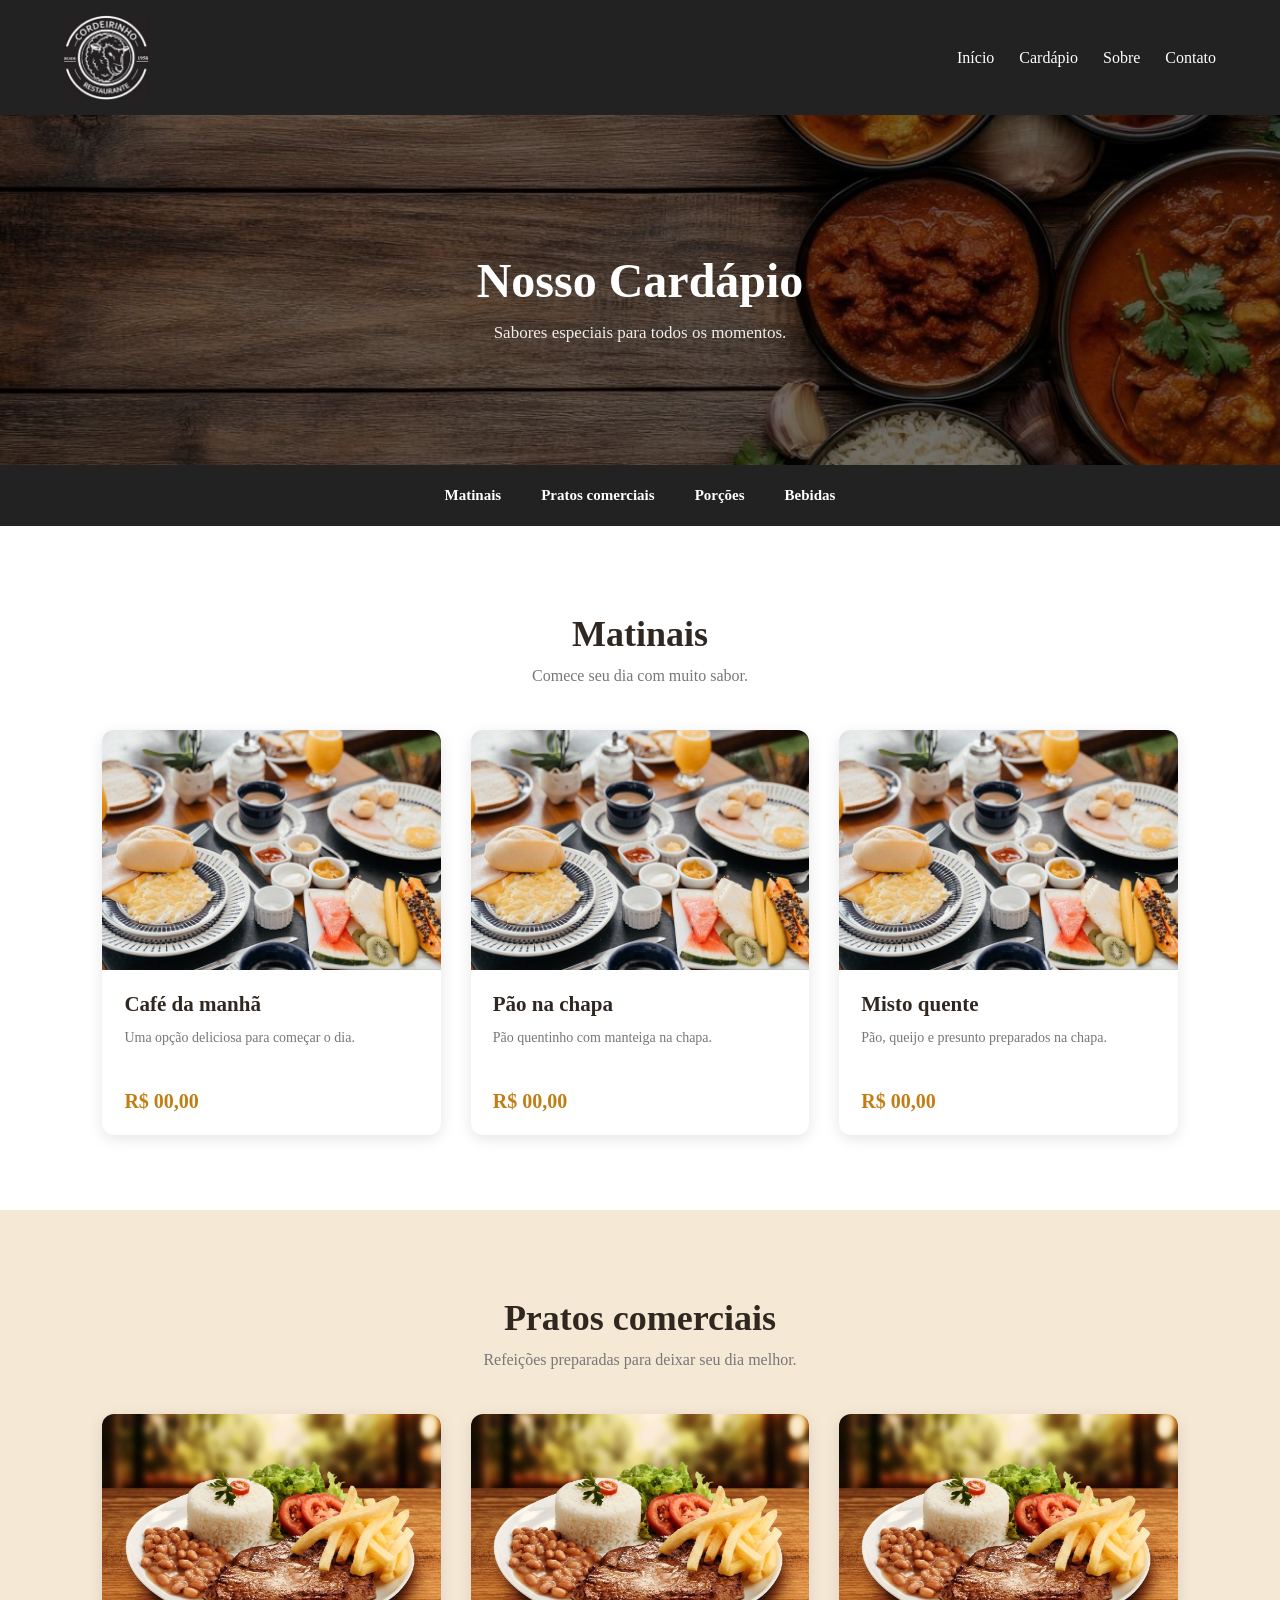
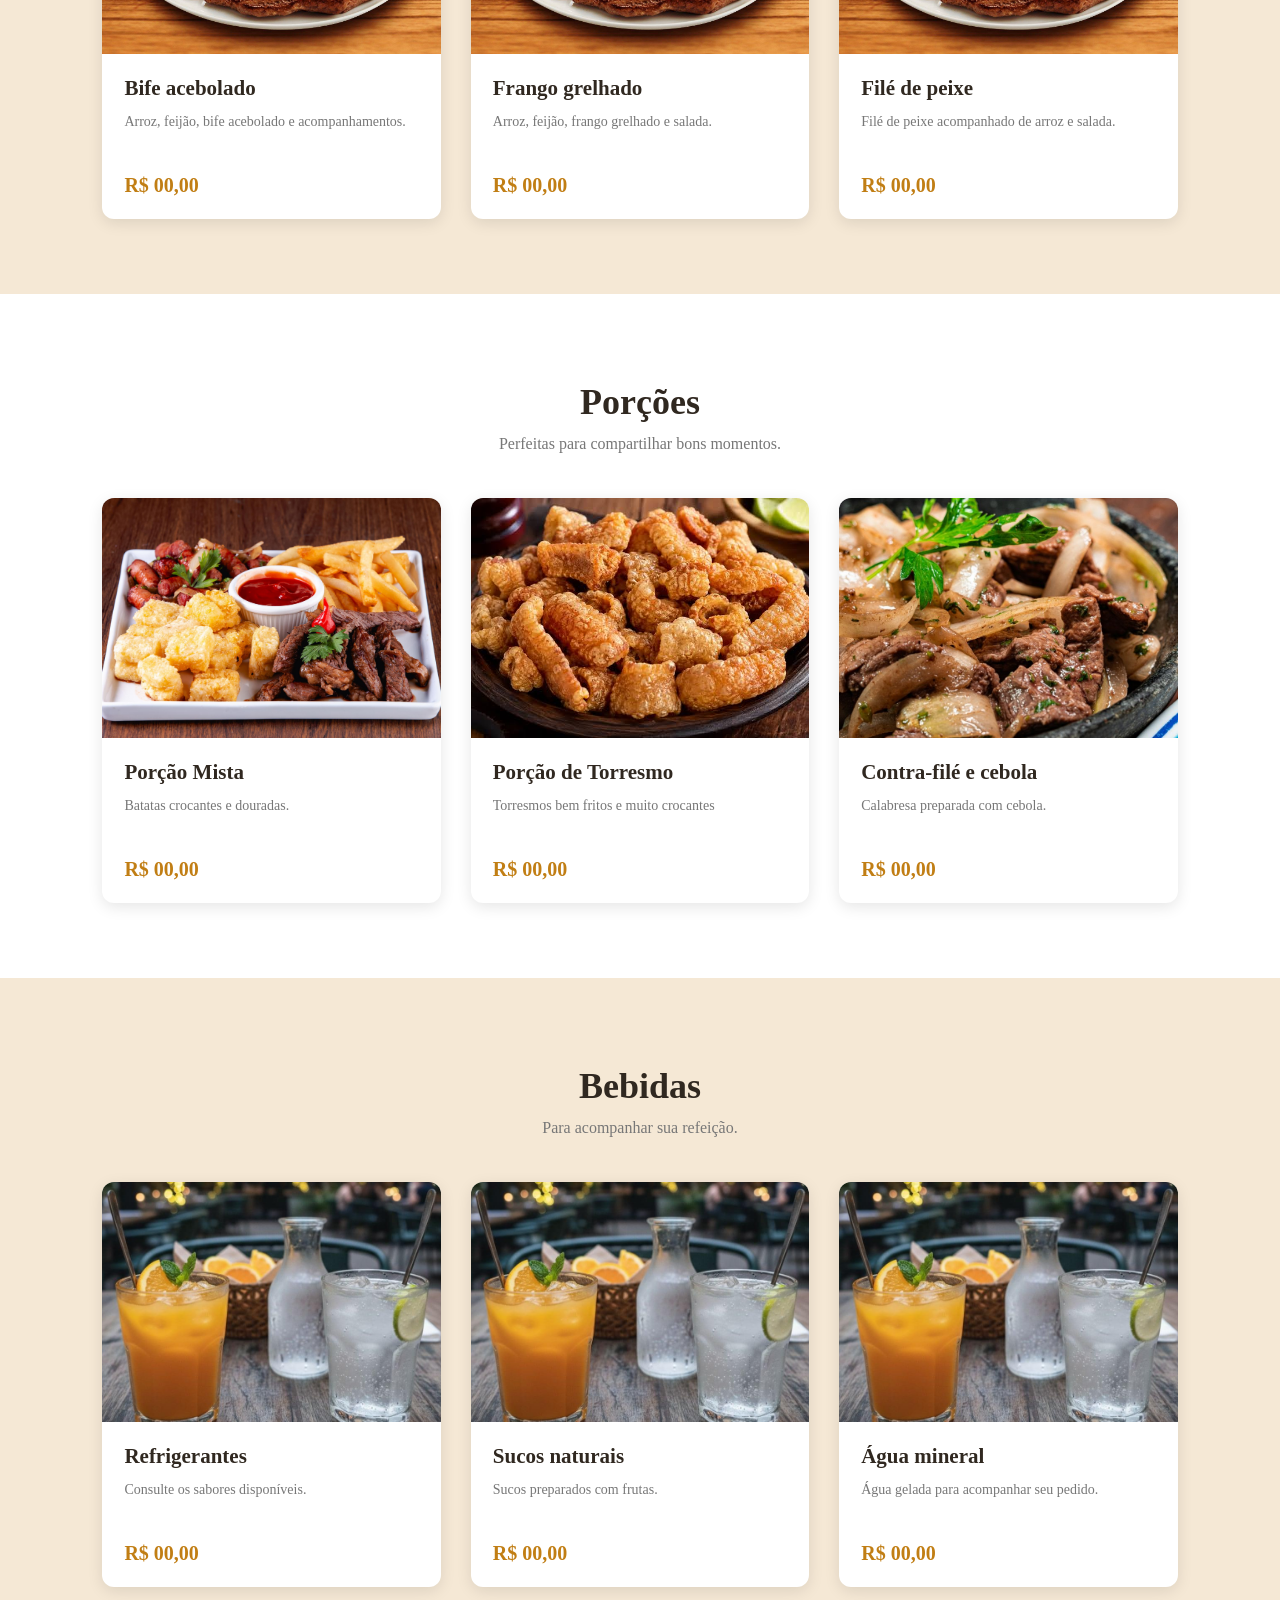
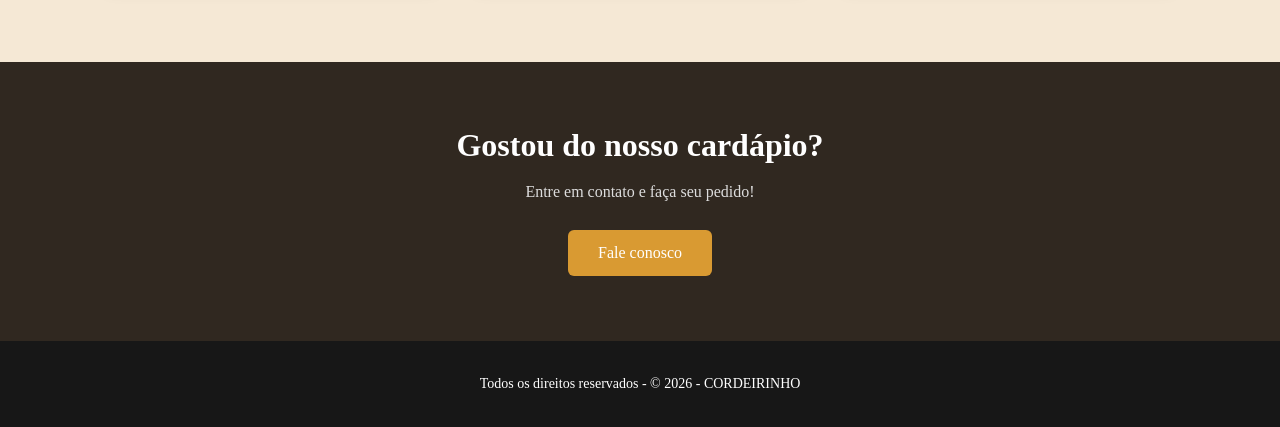
==== commit 7311a4aa: "finalização das paginas" ====
--- a/cardapio.html
+++ b/cardapio.html
@@ -26,6 +26,7 @@
             <a href="index.html">Início</a>
             <a href="cardapio.html">Cardápio</a>
             <a href="sobre.html">Sobre</a>
+            <a href="contato.html">Contato</a>
            
         </nav>
     </header>
@@ -147,7 +148,7 @@
                 <article class="produto-cardapio">
                     <img src="./img/Imagens do cardapio/porcoes.jpg" alt="Batata frita">
                     <div class="produto-info">
-                        <h3>Batata frita</h3>
+                        <h3>Porção Mista</h3>
                         <p>Batatas crocantes e douradas.</p>
                         <span>R$ 00,00</span>
                     </div>
@@ -156,16 +157,16 @@
                 <article class="produto-cardapio">
                     <img src="./img/Imagens do cardapio/Porção de pururuca.jpeg" alt="Mandioca frita">
                     <div class="produto-info">
-                        <h3>Mandioca frita</h3>
-                        <p>Mandioca frita, sequinha e saborosa.</p>
-                        <span>R$ 00,00</span>
-                    </div>
-                </article>
-
-                <article class="produto-cardapio">
-                    <img src="./img/Imagens do cardapio/porcoes.jpg" alt="Calabresa acebolada">
-                    <div class="produto-info">
-                        <h3>Calabresa acebolada</h3>
+                        <h3>Porção de Torresmo</h3>
+                        <p>Torresmos bem fritos e muito crocantes</p>
+                        <span>R$ 00,00</span>
+                    </div>
+                </article>
+
+                <article class="produto-cardapio">
+                    <img src="./img/Imagens do cardapio/Porção de contra.jpg" alt="Calabresa acebolada">
+                    <div class="produto-info">
+                        <h3>Contra-filé e cebola</h3>
                         <p>Calabresa preparada com cebola.</p>
                         <span>R$ 00,00</span>
                     </div>
@@ -220,7 +221,7 @@
         <section class="final-cardapio">
             <h2>Gostou do nosso cardápio?</h2>
             <p>Entre em contato e faça seu pedido!</p>
-            <a href="./index.html">Fale conosco</a>
+            <a href="./contato.html">Fale conosco</a>
         </section>
 
     </main>
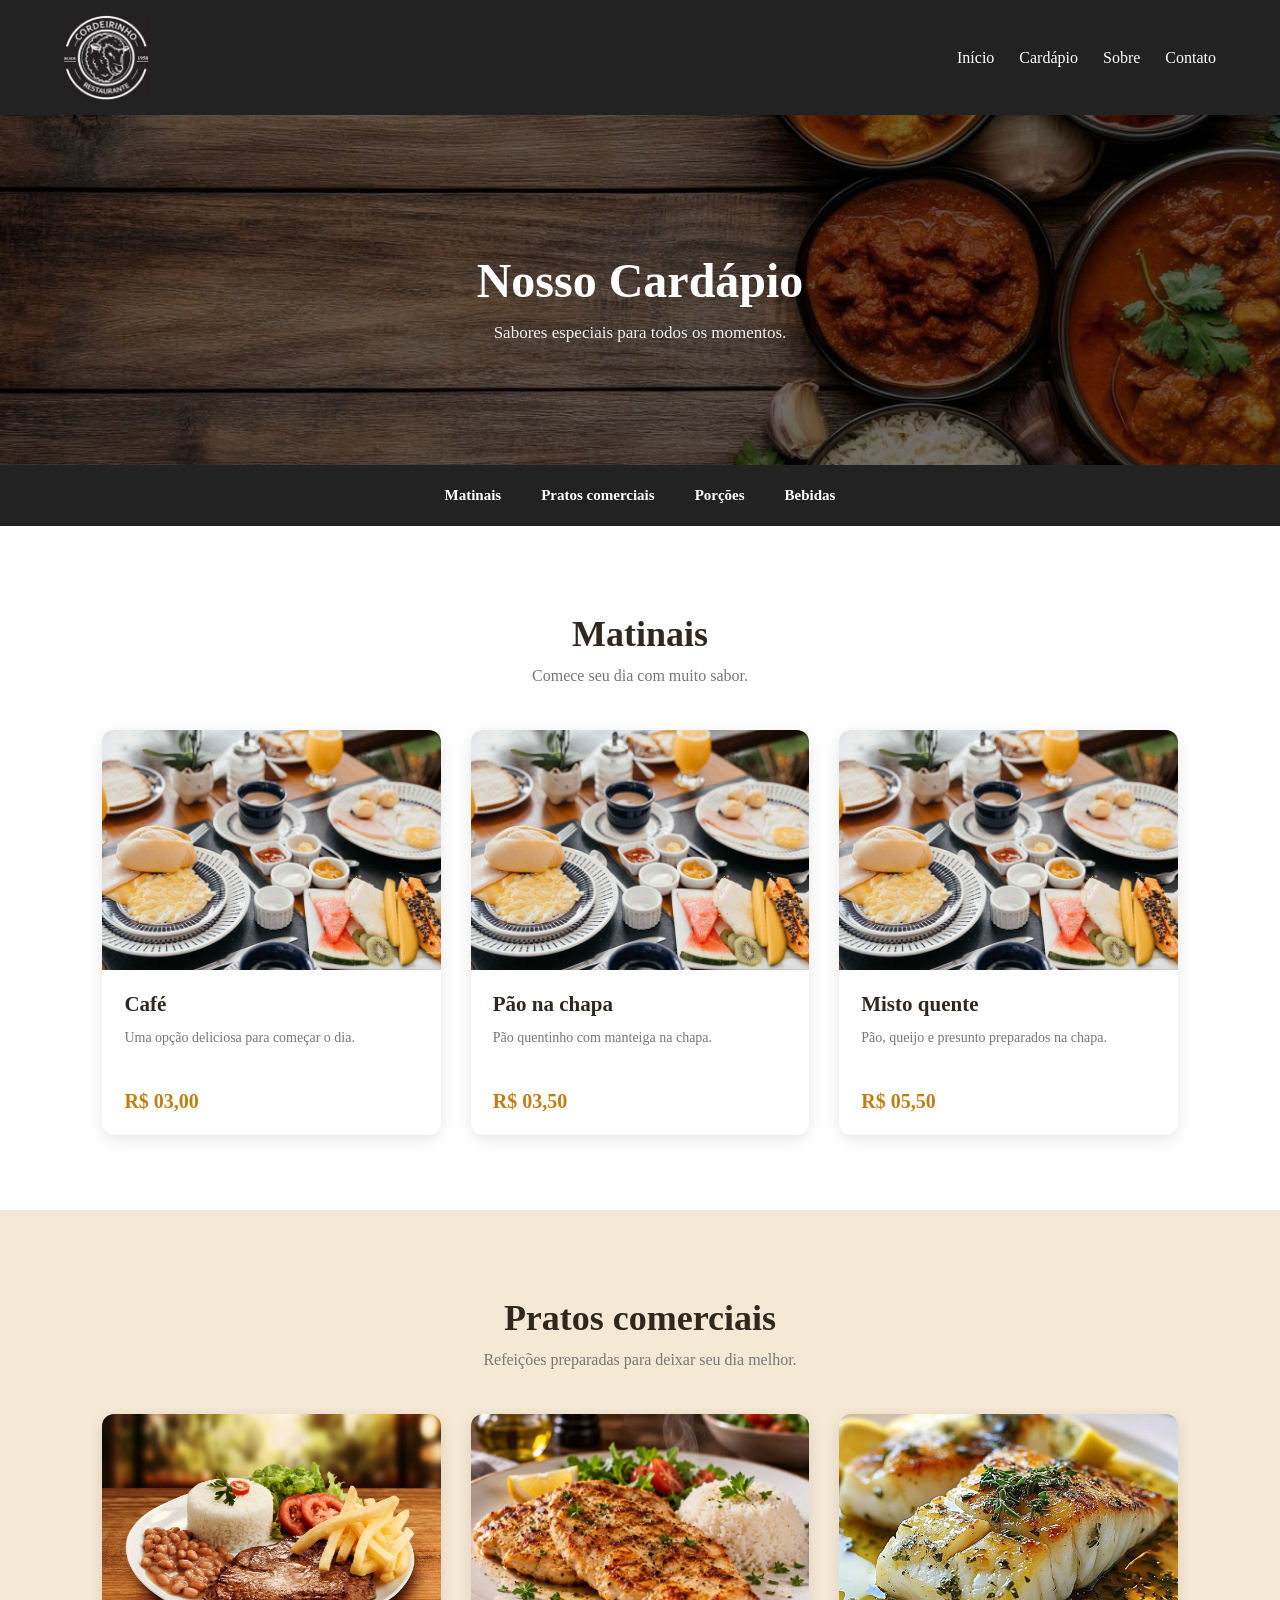
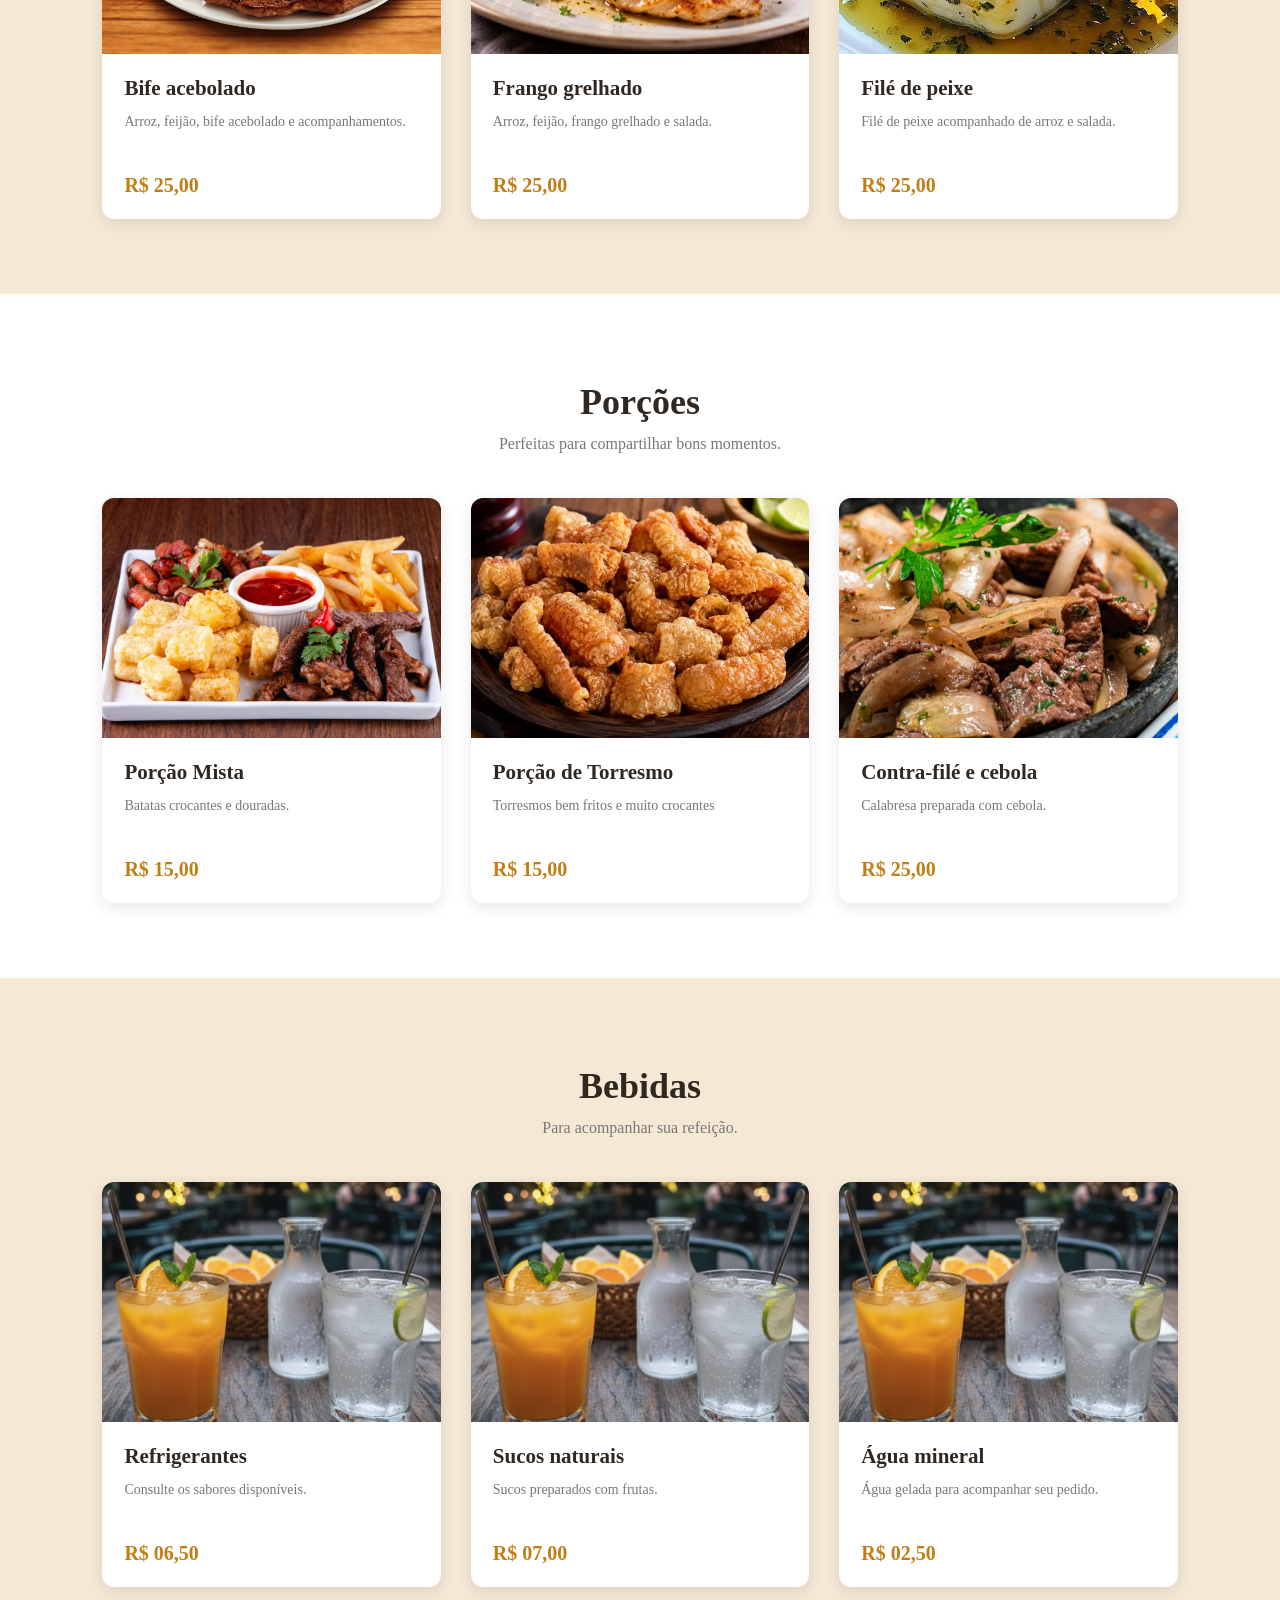
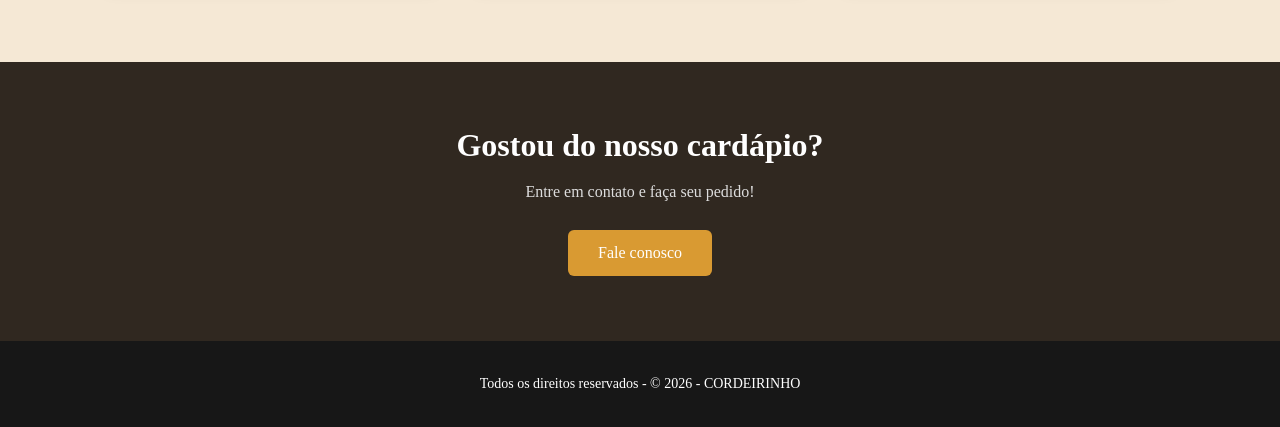
==== commit ca2e3147: "finalização site" ====
--- a/cardapio.html
+++ b/cardapio.html
@@ -66,9 +66,9 @@
                 <article class="produto-cardapio">
                     <img src="./img/Imagens do cardapio/cafe_manha.jpg" alt="Café da manhã">
                     <div class="produto-info">
-                        <h3>Café da manhã</h3>
+                        <h3>Café</h3>
                         <p>Uma opção deliciosa para começar o dia.</p>
-                        <span>R$ 00,00</span>
+                        <span>R$ 03,00</span>
                     </div>
                 </article>
 
@@ -77,7 +77,7 @@
                     <div class="produto-info">
                         <h3>Pão na chapa</h3>
                         <p>Pão quentinho com manteiga na chapa.</p>
-                        <span>R$ 00,00</span>
+                        <span>R$ 03,50</span>
                     </div>
                 </article>
 
@@ -86,7 +86,7 @@
                     <div class="produto-info">
                         <h3>Misto quente</h3>
                         <p>Pão, queijo e presunto preparados na chapa.</p>
-                        <span>R$ 00,00</span>
+                        <span>R$ 05,50</span>
                     </div>
                 </article>
 
@@ -109,25 +109,25 @@
                     <div class="produto-info">
                         <h3>Bife acebolado</h3>
                         <p>Arroz, feijão, bife acebolado e acompanhamentos.</p>
-                        <span>R$ 00,00</span>
-                    </div>
-                </article>
-
-                <article class="produto-cardapio">
-                    <img src="./img/Imagens do cardapio/pratocomercial.jpg" alt="Frango grelhado">
+                        <span>R$ 25,00</span>
+                    </div>
+                </article>
+
+                <article class="produto-cardapio">
+                    <img src="./img/Imagens do cardapio/frangogrelhado.jpg" alt="Frango grelhado">
                     <div class="produto-info">
                         <h3>Frango grelhado</h3>
                         <p>Arroz, feijão, frango grelhado e salada.</p>
-                        <span>R$ 00,00</span>
-                    </div>
-                </article>
-
-                <article class="produto-cardapio">
-                    <img src="./img/Imagens do cardapio/pratocomercial.jpg" alt="Filé de peixe">
+                        <span>R$ 25,00</span>
+                    </div>
+                </article>
+
+                <article class="produto-cardapio">
+                    <img src="./img/Imagens do cardapio/filepeixe.jpg" alt="Filé de peixe">
                     <div class="produto-info">
                         <h3>Filé de peixe</h3>
                         <p>Filé de peixe acompanhado de arroz e salada.</p>
-                        <span>R$ 00,00</span>
+                        <span>R$ 25,00</span>
                     </div>
                 </article>
 
@@ -150,7 +150,7 @@
                     <div class="produto-info">
                         <h3>Porção Mista</h3>
                         <p>Batatas crocantes e douradas.</p>
-                        <span>R$ 00,00</span>
+                        <span>R$ 15,00</span>
                     </div>
                 </article>
 
@@ -159,7 +159,7 @@
                     <div class="produto-info">
                         <h3>Porção de Torresmo</h3>
                         <p>Torresmos bem fritos e muito crocantes</p>
-                        <span>R$ 00,00</span>
+                        <span>R$ 15,00</span>
                     </div>
                 </article>
 
@@ -168,7 +168,7 @@
                     <div class="produto-info">
                         <h3>Contra-filé e cebola</h3>
                         <p>Calabresa preparada com cebola.</p>
-                        <span>R$ 00,00</span>
+                        <span>R$ 25,00</span>
                     </div>
                 </article>
 
@@ -191,7 +191,7 @@
                     <div class="produto-info">
                         <h3>Refrigerantes</h3>
                         <p>Consulte os sabores disponíveis.</p>
-                        <span>R$ 00,00</span>
+                        <span>R$ 06,50</span>
                     </div>
                 </article>
 
@@ -200,7 +200,7 @@
                     <div class="produto-info">
                         <h3>Sucos naturais</h3>
                         <p>Sucos preparados com frutas.</p>
-                        <span>R$ 00,00</span>
+                        <span>R$ 07,00</span>
                     </div>
                 </article>
 
@@ -209,7 +209,7 @@
                     <div class="produto-info">
                         <h3>Água mineral</h3>
                         <p>Água gelada para acompanhar seu pedido.</p>
-                        <span>R$ 00,00</span>
+                        <span>R$ 02,50</span>
                     </div>
                 </article>
 
